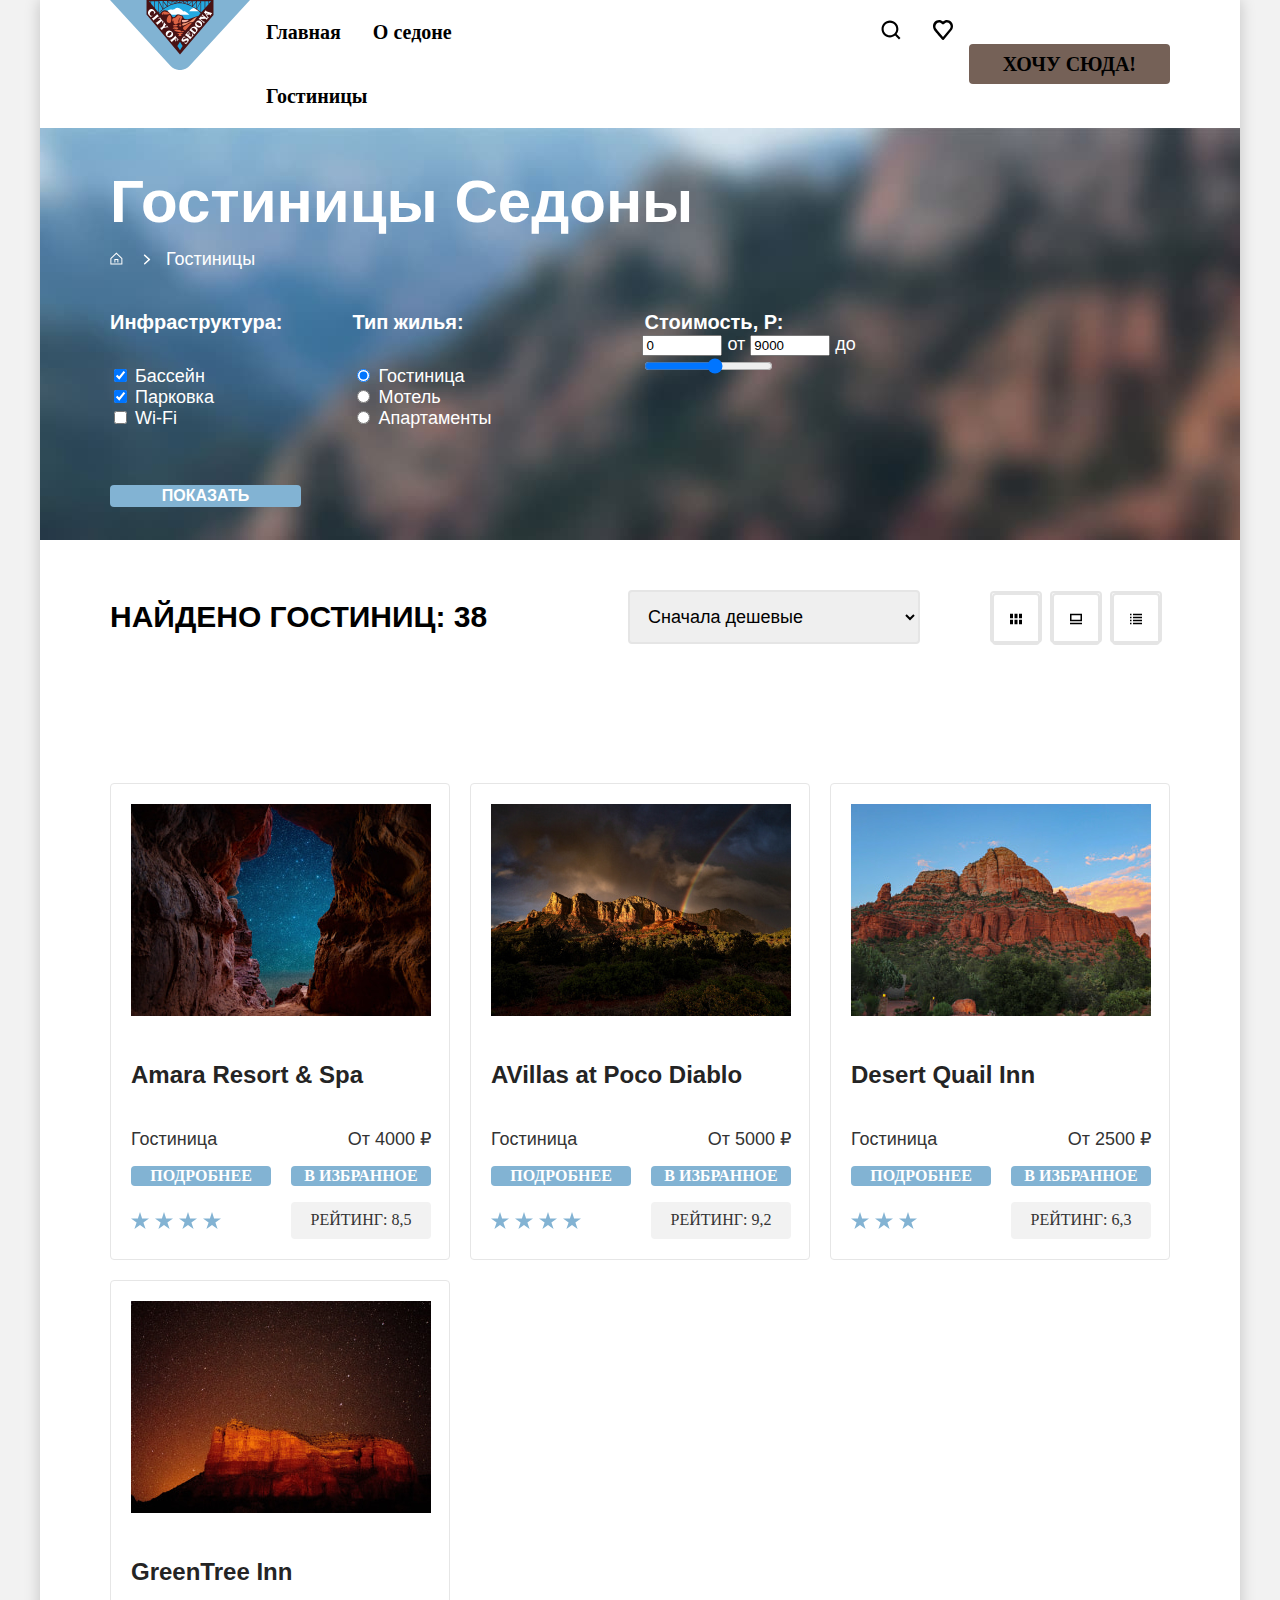
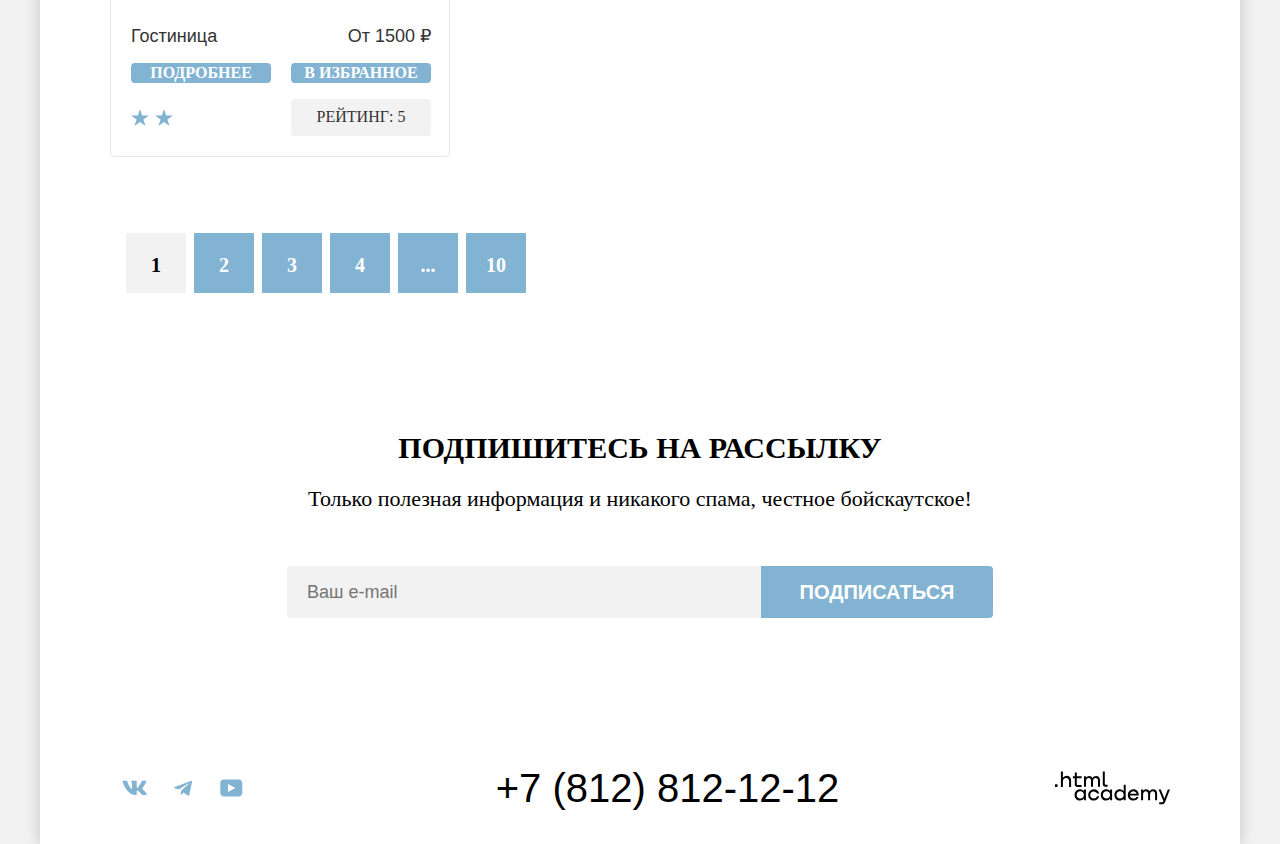
==== catalog.html @ c4d31f61 "закончил подготовку перед дикаративными элементами" ====
<!DOCTYPE html>
<html lang="ru">

  <head>
    <meta charset="utf-8">
    <link rel="stylesheet" href="styles/styles.css">
    <title>Каталог</title>
  </head>

  <body>
    <div class="container">
      <header class="page-header">
        <nav class="navigation">
          <a class="navigation-logo" href="index.html">
            <img class="page-header-logo" src="images/logo.svg" width="140" height="70,05" alt="Логотип Седона».">
          </a>
          <ul class="navigation-list">
            <li class="navigation-item">
              <a class="navigation-link" href="index.html">Главная</a>
            </li>
            <li class="navigation-item">
              <a class="navigation-link" href="#">О седоне</a>
            </li>
            <li class="navigation-item">
              <a class="navigation-link" href="catalog.html">Гостиницы</a>
            </li>
          </ul>
          <ul class="navigation-user">
            <li class="navigation-item ">
              <a class="navigation-link" href="#">
                <img class="navigation-item" src="images/icons/search-icon.svg" width="20px" height="20px" alt="Поиск">
                <span class="visually-hidden">
                  Поиск
                </span>
              </a>
            </li>
            <li class="navigation-item">
              <a class="navigation-link" href="#">
                <img class="navigation-item" src="images/icons/favorites.svg" width="20px" height="20px"
                  alt="Избранное">
                <span class="visually-hidden">
                  Избранное
                </span>
              </a>
            </li>
            </li>
            <li class="navigation-item navigation-user-button">
              <a class="navigation-link navigation-button button">Хочу сюда!
              </a>
            </li>
          </ul>
        </nav>
      </header>

      <main class="main-inner main-container">
        <div class="inner-container">
          <div class="inner-header-filter-container page-container">
            <div class="inner-header">
              <h1 class="inner-title">Гостиницы Седоны</h1>
              <ul class="breadcrumbs">
                <li class="breadcrumbs-item">
                  <a><img class="breadcrumbs-item" src="images/icons/home-vector.svg" alt="Дом"></a>
                </li>
                <li class="breadcrumbs-item">
                  <img class="breadcrumbs-item" src="images/icons/arrow-white.svg" alt="стрелка перехода">
                  <a class="breadcrumbs-link">Гостиницы</a>
                </li>
              </ul>
            </div>
            <div class="catalog-products">
              <h2 class="visually-hidden">Параметры поиска</h2>
              <form class="catalog-filter" action="https://echo.htmlacademy.ru/" method="get">
                <fieldset class="catalog-filter-group comfort">
                  <legend class="catalog-filter-title">Инфраструктура:</legend>
                  <ul class="catalog-filter-list ">
                    <li class="catalog-filter-item">
                      <label class="control">
                        <input class="control-input" type="checkbox" name="waterpool" checked>
                        Бассейн
                      </label>
                    </li>
                    <li class="catalog-filter-item">
                      <label class="control">
                        <input class="control-input" type="checkbox" name="parking" checked>
                        Парковка
                      </label>
                    </li>
                    <li class="catalog-filter-item">
                      <label class="control">
                        <input class="control-input" type="checkbox" name="Wi-Fi">
                        Wi-Fi
                      </label>
                    </li>
                  </ul>
                </fieldset>
                <fieldset class="catalog-filter-group type-house ">
                  <legend class="catalog-filter-title">Тип жилья:</legend>
                  <ul class="catalog-filter-list">
                    <li class="catalog-filter-item">
                      <label class="control">
                        <input class="control-input" type="radio" name="Housing type" checked>
                        Гостиница
                      </label>
                    </li>
                    <li class="catalog-filter-item">
                      <label class="control">
                        <input class="control-input" type="radio" name="Housing type">
                        Мотель
                      </label>
                    </li>
                    <li class="catalog-filter-item">
                      <label class="control">
                        <input class="control-input" type="radio" name="Housing type">
                        Апартаменты
                      </label>
                    </li>
                  </ul>
                </fieldset>
                <fieldset class="price">
                  <legend class="price-header">Стоимость, <span>Р</span>:</legend>
                  <label>
                    <input type="number" name="price_from" min="0" max="10000" value="0">
                    <span>от</span>
                  </label>
                  <label>
                    <input type="number" name="price_to" min="0" max="10000" value="9000">
                    <span>до</span>
                  </label>
                  <input type="range" min="1" max="10">
                </fieldset>
                <div class="filter-button">
                  <button class="button catalog-filter-button select" type="submit">Показать</button>
                  <button class="button catalog-filter-button reset" type="reset">Сбросить</button>
                </div>
              </form>
            </div>
          </div>
        </div>
        <div class="view-filter catalog-hotels">
          <p class="catalog-hotels-text">Найдено гостиниц: 38</p>
          <select class="select-control" aria-label="Сортировка">
            <option value="popular">Сначала популярные</option>
            <option value="cheap" selected>Сначала дешевые</option>
            <option value="expensive">Сначала дорогие</option>
          </select>
          <ul class="view-button-filter-list">
            <li class="view-button-filter-item">
              <a href="#" class="view-button view-button-current">
                <svg xmlns="http://www.w3.org/2000/svg" width="16" height="14" fill="none" viewBox="0 0 16 14">
                  <path fill="#000"
                    d="M4 0H0v6h4V0ZM16 0h-4v6h4V0ZM10 0H6v6h4V0ZM4 8H0v6h4V8ZM16 8h-4v6h4V8ZM10 8H6v6h4V8Z" />
                </svg>
                <span class="visually-hidden">Показать карточки</span>
              </a>
            </li>
            <li class="view-button-filter-item">
              <a href="#" class="view-button">
                <svg xmlns="http://www.w3.org/2000/svg" width="16" height="14" fill="none" viewBox="0 0 16 14">
                  <path fill="#000" d="M16 12H0v2h16v-2ZM14 2v6H2V2h12Zm2-2H0v10h16V0Z" />
                </svg>
                <span class="visually-hidden">Показать одну карточку с описанием</span>
              </a>
            </li>
            <li class="view-button-filter-item">
              <a href="#" class="view-button">
                <svg xmlns="http://www.w3.org/2000/svg" width="16" height="14" fill="none" viewBox="0 0 16 14">
                  <path fill="#000"
                    d="M2 0H0v2h2V0ZM16 0H4v2h12V0ZM2 4H0v2h2V4ZM16 4H4v2h12V4ZM2 8H0v2h2V8ZM16 8H4v2h12V8ZM2 12H0v2h2v-2ZM16 12H4v2h12v-2Z" />
                </svg>
                <span class="visually-hidden">Показать список</span>
              </a>
            </li>
          </ul>
        </div>
        <section class="catalog-hotels">
          <h2 class="visually-hidden">Результаты поиска</h2>
          <ul class="product-list">
            <li class="product-card">
              <a class="product-card-link">
                <img class="product-card-image" src="images/content/hotel-amara.jpg" alt="первый отель">
                <h3 class="product-card-title">Amara Resort & Spa</h3>
              </a>
              <b class="product-card-type">Гостиница</b>
              <b class="product-card-price">От 4000 ₽</b>
              <a class="product-card-button button button-brown" href="#">Подробнее</a>
              <a class="hotel-card-button button" href="#">В Избранное</a>
              <p class="rating-area">
                <img class="product-card-rating" src="images/rating-4.svg" alt="Четыре звезды">
              </p>
              <span class="hotel-card-rating">Рейтинг: 8,5</span>
            </li>
            <li class="product-card">
              <a class="product-card-link">
                <img class="product-card-image" src="images/content/hotel-villas.jpg" alt="второй отель">
                <h3 class="product-card-title">AVillas at Poco Diablo</h3>
              </a>
              <b class="product-card-type">Гостиница</b>
              <b class="product-card-price">От 5000 ₽</b>
              <a class="product-card-button button" href="#">Подробнее</a>
              <a class="hotel-card-button button" href="#">В Избранное</a>
              <p class="rating-area">
                <img class="product-card-rating" src="images/rating-4.svg" alt="Четыре звезды">
              </p>
              <span class="hotel-card-rating">Рейтинг: 9,2</span>
            </li>
            <li class="product-card">
              <a class="product-card-link">
                <img class="product-card-image" src="images/content/hotel-desert.jpg" alt="третий отель">
                <h3 class="product-card-title">Desert Quail Inn</h3>
              </a>
              <b class="product-card-type">Гостиница</b>
              <b class="product-card-price">От 2500 ₽</b>
              <a class="product-card-button button" href="#">Подробнее</a>
              <a class="hotel-card-button button" href="#">В Избранное</a>
              <p class="rating-area">
                <img class="product-card-rating" src="images/rating-3.svg" alt="три звезды">
              </p>
              <span class="hotel-card-rating">Рейтинг: 6,3</span>
            </li>
            <li class="product-card">
              <a class="product-card-link">
                <img class="product-card-image" src="images/content/hotel-greentree.jpg" alt="четверты отель">
                <h3 class="product-card-title">GreenTree Inn</h3>
              </a>
              <b class="product-card-type">Гостиница</b>
              <b class="product-card-price">От 1500 ₽</b>
              <a class="product-card-button button" href="#">Подробнее</a>
              <a class="hotel-card-button button" href="#">В Избранное</a>
              <p class="rating-area">
                <img class="product-card-rating" src="images/rating-2.svg" alt="две звезды">
              </p>
              <span class="hotel-card-rating">Рейтинг: 5</span>
            </li>
          </ul>
          <div class="pagination-container">
            <ul class="pagination">
              <li class="pagination-item">
                <a class="pagination-link pagination-current">1</a>
              </li>
              <li class="pagination-item">
                <a class="pagination-link" href="#">2</a>
              </li>
              <li class="pagination-item">
                <a class="pagination-link" href="#">3</a>
              </li>
              <li class="pagination-item">
                <a class="pagination-link" href="#">4</a>
              </li>
              <li class="pagination-item">
                <a class="pagination-link" href="#">...</a>
              </li>
              <li class="pagination-item">
                <a class="pagination-link" href="#">10</a>
              </li>
            </ul>
        </section>
        <section class="email-catalog">
          <h2 class="email-title-catalog">Подпишитесь на рассылку</h2>
          <p class="email-text">Только полезная информация и никакого спама, честное бойскаутское!</p>
          <form class="subscribe-form" action="https://echo.htmlacademy.ru/" method="post">
            <label for="subscribe-email">
              <span class="visually-hidden">E-mail</span>
            </label>
            <input class="field" type="email" name="subscribe-email" id="subscribe-email" placeholder="Ваш e-mail"
              required="">
            <button class="button subscribe-button" type="submit">Подписаться</button>
          </form>
        </section>
      </main>

      <footer class="page-footer" data-test="footer">
        <section class="footer-social">
          <h2 class="visually-hidden">Город Седона в социальных сетях</h2>
          <ul class="footer-social-list">
            <li class="footer-social-item">
              <a class="footer-social-button vkontakte" href="https://vk.com/htmlacademy">
                <svg aria-hidden="true" focusable="false" xmlns="http://www.w3.org/2000/svg" width="25" height="15"
                  fill="none" viewBox="0 0 25 15">
                  <path fill="#83B3D3" fill-rule="evenodd"
                    d="M24.1 1.8c.2-.5 0-1-.8-1h-2.6c-.7 0-1 .4-1.1.8 0 0-1.4 3.2-3.3 5.3-.6.6-.9.8-1.2.8-.2 0-.4-.2-.4-.8V1.8c0-.7-.2-1-.8-1h-4c-.5 0-.8.4-.8.6 0 .7 1 .8 1 2.6v3.8c0 .8 0 1-.4 1-.9 0-3-3.3-4.3-7-.3-.7-.5-1-1.2-1H1.6c-.8 0-1 .4-1 .8 0 .7 1 4 4.2 8.5C7 13.2 10 15 12.8 15c1.7 0 1.9-.4 1.9-1v-2.4c0-.7.2-.8.7-.8.4 0 1 .1 2.6 1.6 1.8 1.8 2 2.6 3 2.6h2.7c.7 0 1.1-.4 1-1.1-.3-.8-1.2-1.8-2.3-3-.6-.8-1.5-1.5-1.8-2-.4-.4-.3-.6 0-1 0 0 3.2-4.5 3.5-6Z"
                    clip-rule="evenodd" />
                </svg>
                <span class="visually-hidden">Vkontakte</span>
              </a>
            </li>
            <li class="footer-social-item">
              <a class="footer-social-button telegram" href="https://t.me/htmlacademy">
                <svg aria-hidden="true" focusable="false" xmlns="http://www.w3.org/2000/svg" width="18" height="16"
                  fill="none" viewBox="0 0 18 16">
                  <path fill="#83B3D3"
                    d="M16.8 1 .8 7c-1 .4-1 1-.2 1.3l4.1 1.3 9.5-6c.5-.3.9-.1.5.2l-7.6 7-.3 4.1c.4 0 .6-.2.8-.4l2-2 4.1 3.1c.8.5 1.3.3 1.5-.7L18 2.2c.3-1-.4-1.6-1.1-1.2Z" />
                </svg>
                <span class="visually-hidden">Telegram</span>
              </a>
            </li>
            <li class="footer-social-item">
              <a class="footer-social-button youtube" href="https://www.youtube.com/user/htmlacademyru">
                <svg aria-hidden="true" focusable="false" xmlns="http://www.w3.org/2000/svg" width="23" height="18"
                  fill="none" viewBox="0 0 23 18">
                  <path fill="#83B3D3"
                    d="M19 .4H3.4C1.6.4.3 2 .3 3.8v10c0 2 1.3 3.6 3.2 3.6h15.7c1.6 0 3.1-1.6 3.1-3.4V3.8C22.1 2 20.8.4 19 .4ZM8 12.9v-8l7.3 4-7.3 4Z" />
                </svg>
                <span class="visually-hidden">Youtube</span>
              </a>
            </li>
          </ul>
        </section>
        <section class="footer-contacts">
          <h2 class="visually-hidden">Телефон</h2>
          <a class="footer-contacts-phone" href="tel:+78128121212">+7 (812) 812-12-12</a>
        </section>
        <a class="footer-creator-image" href="https://htmlacademy.ru/">
          <svg aria-hidden="true" focusable="false" xmlns="http://www.w3.org/2000/svg" width="115" height="34"
            fill="none" viewBox="0 0 115 34">
            <path fill="#000"
              d="M0 13.3v2.6h2.5v-2.6H0ZM11.6 4.9c-1.6 0-2.8.7-3.6 1.7h-.1V.4h-2v15.5h2v-5.3C7.9 8.5 9.2 7 11.2 7c1.8 0 2.9 1.4 2.9 3.2v5.7h2V9.8c.1-3-1.8-5-4.5-5ZM26.6 5.2h-4.8V1.5h-2v3.8h-1.9v2h1.9v6c0 1.7 1 2.7 2.7 2.7h4.1v-2h-3.7c-.7 0-1.1-.4-1.1-1.1V7.2h4.8v-2ZM41.1 5c-1.6 0-2.9.8-3.5 2h-.1a3.7 3.7 0 0 0-3.4-2c-1.4 0-2.5.8-3.1 1.8h-.1V5.2H29v10.6h2v-5.4c0-2 1-3.5 2.6-3.5 1.5 0 2.4 1 2.4 2.6v6.3h2v-5.6c0-2.4 1.4-3.3 2.6-3.3 1.5 0 2.4 1 2.4 2.6v6.3h2V9.3c.1-2.5-1.4-4.3-3.9-4.3ZM47.8 13c0 1.8 1 2.8 2.8 2.8h2v-2h-1.7c-.7 0-1.1-.4-1.1-1.1V.4h-2V13ZM28.9 20a4.9 4.9 0 0 0-3.9-1.7c-3.1 0-5.4 2.3-5.4 5.6s2.3 5.6 5.4 5.6c1.8 0 3-.8 3.8-2h.1v1.7h2V18.6h-2V20Zm-3.6 7.5a3.5 3.5 0 0 1-3.6-3.6c0-2 1.4-3.6 3.6-3.6s3.6 1.6 3.6 3.6c0 1.9-1.4 3.6-3.6 3.6ZM44.2 22.4c-.5-2.4-2.6-4.1-5.4-4.1a5.4 5.4 0 0 0-5.6 5.6c0 3 2.2 5.6 5.6 5.6 2.8 0 4.9-1.8 5.4-4.2h-2.1a3.4 3.4 0 0 1-3.3 2.3 3.5 3.5 0 0 1-3.6-3.6c0-2 1.4-3.6 3.6-3.6 1.6 0 2.8 1 3.3 2.2h2.1v-.2ZM55.1 20a4.9 4.9 0 0 0-3.9-1.7c-3.1 0-5.4 2.3-5.4 5.6s2.3 5.6 5.4 5.6c1.8 0 3-.8 3.8-2h.1v1.7h2V18.6h-2V20Zm-3.6 7.5a3.5 3.5 0 0 1-3.6-3.6c0-2 1.4-3.6 3.6-3.6s3.6 1.6 3.6 3.6c0 1.9-1.5 3.6-3.6 3.6ZM68.7 20.2a5 5 0 0 0-3.9-2c-3.1 0-5.4 2.4-5.4 5.7 0 3.3 2.2 5.6 5.4 5.6 1.7 0 3-.8 3.8-1.8h.1v1.5h2V13.8h-2v6.4Zm-3.6 7.3a3.5 3.5 0 0 1-3.6-3.6c0-2 1.4-3.6 3.6-3.6s3.6 1.6 3.6 3.6c-.1 2-1.5 3.6-3.6 3.6ZM78.3 18.3a5.4 5.4 0 0 0-5.5 5.6c0 3 2.1 5.6 5.5 5.6 2.5 0 4.5-1.3 5.2-3.6h-2.1c-.5 1-1.6 1.6-3 1.6-1.9 0-3.3-1.3-3.4-3h8.8c.2-3.5-2-6.2-5.5-6.2Zm0 1.9c1.7 0 3 1 3.3 2.6h-6.5a3.2 3.2 0 0 1 3.2-2.6ZM98.2 18.3a4 4 0 0 0-3.6 2h-.1c-.6-1.2-1.8-2-3.4-2-1.4 0-2.5.7-3.1 1.8v-1.5h-1.9v10.6h2v-5.4c0-2 1-3.4 2.6-3.5 1.5 0 2.4 1 2.4 2.6v6.3h2v-5.6c0-2.4 1.4-3.3 2.6-3.3 1.5 0 2.4 1 2.4 2.6v6.3h2v-6.5c.1-2.6-1.4-4.4-3.9-4.4ZM109.4 27.4l-3.6-9h-2.2l4.8 11.7c-.3.9-.7 1.2-1.7 1.2h-2.5v2h2.5c1.8 0 2.8-.8 3.5-2.6l4.7-12.2h-2.1l-3.4 8.9Z" />
          </svg>
          <span class="visually-hidden">Логотип HTML-Academy</span>
        </a>
      </footer>
    </div>
  </body>
---- styles/styles.css ----
@font-face{
  font-family: "PT Sans";
  font-style: normal;
  font-weight: 400;
  src: url("../fonts/ptsans-400.woff2") format("woff2");
  font-display: swap;
}

@font-face{
  font-family: "PT Sans";
  font-style: normal;
  font-weight: 700;
  src: url("../fonts/ptsans-700.woff2") format("woff2");
  font-display: swap;
}


html {
  height: 100%;
}

.visually-hidden {
  position: absolute;
  width: 1px;
  height: 1px;
  margin: -1px;
  padding: 0;
  border: 0;
  clip: rect(0 0 0 0);
  overflow: hidden;
}

/*header*/

body {
  height: 100%;
  margin: 0;
  font-family: "PT Sans", sans-serif;
  font-style: normal;
  font-size: 18px;
  line-height: 21px;
  color: #333333;
  background-color: #F2F2F2;
}

.container {
  display: flex;
  flex-direction: column;
  background-color: #FFFFFF;
  margin: 0 auto;
  width: 1200px;
  min-height: 100%;
  box-shadow:0 0 15px rgba(0, 0, 0, 0.2);

}


.button {
font-family: "PT Sans", sans-serif;
font-size: 16px;
line-height: 20px;
font-weight: 700;
color: #FFFFFF;
background-color: #82B3D3;
text-transform: uppercase;
border-width: 0;
border-radius: 4px;
}

.page-header {
  background-color: #ffffff;
  color: #000000;
}

.navigation {
  display: flex;
  margin: 0 auto;
  padding: 0 70px;
}

.navigation-list {
  width: 339px;
  margin: 0;
  padding: 0;
  list-style-type: none;
  display: flex;
  flex-wrap: wrap;
}

.navigation-user {
  margin: 0;
  padding: 0;
  list-style: none;
  margin-left: auto;
  display: flex;
}

.navigation-link {
  font-family: "PT Sans";
  font-size: 20px;
  line-height: 24px;
  font-weight: 700;
  color: #000000;
  text-decoration: none;
  padding: 20px 16px;
  display: block;
}

.navigation-user .navigation-link {
  max-width: 350px;
  margin-left: auto;
}

.navigation-button {
  background-color: #756157;
  text-decoration: none;
  padding: 8px 34px;
}

.navigation-user-button {
  display: inline-block;
  margin: auto 0;
}

.main-container {
  flex-grow: 1;
}

.page-container {
  width: 1200px;
  margin: 0 auto;
}
.page-header-logo {
  display: block;
}

/*body*/
.main-index{
  width:1200px;
  margin:0 auto;
}


.hero {
  background-image: url("../images/index-background.jpg");
  color:#FFFFFF;
  background-color:#3e75a0;
  background-size: 100% auto;
  background-repeat: no-repeat;
  padding-top:51px;
  padding-bottom:82px;
  margin-bottom:69px;
  position: relative;
}

.hero-container {
  width: 458px;
  height: 352px;
  margin: 0 auto;
}

.hero::after{
  content:"";
  background-image:url("../images/icons/vector.svg");
  background-repeat: no-repeat;
  position:absolute;
  width:1200px;
  height:57px;
  bottom:0;
}
.center{
  text-align: center;
}

/*Приемущества*/
.advantages {
  text-align: center;
  background-color: #ffffff;
}

.advantages-subtitle {
  font-size: normal;
  line-height: 36px;
  font-weight: 700;
  color: #000000;
  text-align: center;
  text-transform: uppercase;
  margin: 0;
  padding-left: 290px;
  padding-right: 290px;
  padding-top: 64px;
}
.advantages-text {
  font-size: 22px;
  line-height: 26px;
  margin: 0;
  padding-left: 275px;
  padding-right: 275px;
}
.advantages-subtitle-about {
  margin-bottom: 25px;
}

.advantages-text-about {
  margin-bottom: 90px;
}

.advantages-title {
  font-family: "PT Sans";
  font-style: normal;
  font-size: 24px;
  line-height: 28px;
  text-align: center;
  text-transform: uppercase;
}

.advantage-description {
  font-family: "PT Sans";
  font-style: normal;
  text-align: center;
}

.advantages-list {
  margin: 0;
  padding: 0;
  list-style-type: none;
  display: flex;
  flex-wrap: wrap;
}
.advantages-item-container {
  width: 230px;
  min-height: 200px;
  padding: 90px 85px;
}

.advantages-item-color {
  background: rgba(131, 179, 211, 0.12);
}

.advantages-item-color-center {
  background: rgba(131, 179, 211, 0.2);
}

.advantages-item-wide {
  display: flex;
  background-color: #82b3d3;
}
.advantages-item-wide-reverse {
  flex-direction: row-reverse;
}

/*Приезжай, услуги*/

.services-center {
  background-color: #ffffff;
}
.services-title {
  margin: 0;
  padding: 0;
  font-family: "PT Sans";
  font-style: normal;
  font-weight: 700;
  font-size: 30px;
  line-height: 36px;
  text-align: center;
  text-transform: uppercase;
  display: flex;
  padding-left: 347.5px;
  padding-right: 347.5px;
  padding-bottom: 20px;
  padding-top: 64px;
}

.services-description {
  margin: 0;
  padding: 0;
  font-family: "PT Sans";
  font-style: normal;
  font-weight: 400;
  font-size: 22px;
  line-height: 26px;
  text-align: center;
  padding-top: 20px;
  padding-bottom: 64px;
}

.services-list {
  margin: 0;
  padding: 0;
  display: flex;
  flex-wrap:wrap;

  list-style-type:none;
}

.services-item {
  width:400px;
  padding:183px 85px 81px 85px;
  box-sizing: border-box;
  position: relative;

}
.services-icon-house {
  background: rgba(131, 179, 211, 0.12);
}

.services-name {
  font-weight: 700;
  font-size: 24px;
  line-height: 28px;
  margin-bottom:30px;
}
.services-text {
  font-weight: 400;
  font-size: 18px;
  line-height: 21px;
}
.services-house::before{
  content:url("../images/icons/services-house.svg");
  background-repeat: no-repeat;
  position: absolute;
  top:81px;
  right: 50%;
  margin-right: -36px;
}
.services-food::before{
  content:url("../images/icons/services-food.svg");
  background-repeat: no-repeat;
  position: absolute;
  top:81px;
  right: 50%;
  margin-right: -35px;
}

.services-souvenir::before{
  content:url("../images/icons/services-souvenir.svg");
  background-repeat: no-repeat;
  position: absolute;
  top:79px;
  right: 50%;
  margin-right: -38px;
}

/*заинтересовались*/

.search-hotel {
  margin: 0;
  padding: 0;
  padding-top: 96px;
  padding-bottom: 96px;
  background-color: #ffffff;
  text-align: center;
}
.search-hotel-title {
  margin-bottom:54px;
  font-family: "PT Sans";
  font-style: normal;
  font-weight: 700;
  font-size: 30px;
  line-height: 36px;
  text-transform: uppercase;

}

.search-hotel-text {
  font-family: "PT Sans";
  font-style: normal;
  font-weight: 400;
  font-size: 22px;
  line-height: 26px;
  padding-left: 304px;
  padding-right: 304px;
}

.buttom-search-hotel {
  font-size: 20px;
  line-height: 36px;
  font-weight: 700;
  color: #ffffff;
  background-color: #756157;
  text-decoration: none;
  padding: 8px 50px;
  text-transform: uppercase;
  font-family: "PT Sans";
  font-style: normal;
}

/*Рассылка*/

.email {
  background-image: url("../images/subscribe-image.jpg");
  color: #ffffff;
  background-color: #3e75a0;
  background-repeat: no-repeat;
  background-size: 100% auto;
  padding-top: 96px;
  padding-bottom: 104px;
}

.email-title {
  color: #ffffff;
  margin-bottom: 20px;
  font-family: "PT Sans";
  font-style: normal;
  font-weight: 700;
  font-size: 30px;
  line-height: 36px;
  text-transform: uppercase;
  text-align: center;
}

.email-text {
  font-size: 22px;
  line-height: 26px;
  margin: 0;
  margin-bottom: 54px;
  font-family: "PT Sans";
  font-style: normal;
  font-weight: 400;
  text-align: center;
}

.subscribe-form {
  display: flex;
  justify-content: center;
}
.field {
  font-family: "PT Sans", sans-serif;
  font-style: normal;
  font-size: 18px;
  line-height: 24px;
  border: none;
  border-radius: 4px 0 0 4px;
  width: 452px;
  padding-top: 14px;
  padding-bottom: 14px;
  padding-left: 20px;
  background-color: #F2F2F2;
}

.field-inner {
  background-color: #f2f2f2;
}

.subscribe-button {
  font-size: 20px;
  line-height: 36px;
  font-weight: 700;
  border-radius: 0 4px 4px 0;
  width: 232px;
}
/* footer*/

.page-footer {
  display: flex;
  flex-wrap: wrap;
  width: 1060px;
  margin: 0 auto;
  justify-content: space-between;
  padding-top: 45px;
  padding-bottom: 35px;
  align-items: center;
}

.footer-contacts-phone {
  font-size: 40px;
  line-height: 40px;
  font-style: normal;
  color: #000000;
  text-decoration: none;
  text-align: center;
}

.footer-social {
  width: 170px;
}

.footer-social-list {
  display: flex;
  flex-wrap: wrap;
  list-style-type: none;
  margin: 0;
  padding: 0;
}

.footer-social-item {
  min-width: 48px;
  min-height: 40px;
}

.footer-social-button {
  display: flex;
}

.vkontakte {
  padding: 13px 12px;
}

.telegram {
  padding: 13px 15px;
}

.youtube {
  padding: 12px 13px;
}

.footer-contacts {
  max-width: 350px;
}

.footer-creator-image {
  width: 115px;
  display: flex;
}

.academy-logo {
  display: block;
}

/*catalog*/

.inner-container {
  color:#FFFFFF;
  background-color: #3e75a0;
  background-image: url("../images/hotels-filter-background.jpg");
  background-size: 100% auto;
  background-repeat: no-repeat;
  padding:70px;
  padding-top:35px;
  margin-bottom:50px;
}

.inner-header-filter-container {
  width: 1060px;
  margin: 0 auto;
}

.inner-title {
  font-size: 60px;
  line-height: 78px;
  font-weight: 700;
  margin: 0;
  margin-bottom: 8px;
}

/*хлебные крошки*/

.breadcrumbs {
  margin-left: 70px;
  list-style-type:none;
  display:flex;
  flex-wrap:wrap;
  margin:0;
  padding:0;
  margin-bottom:40px;
  align-items: center;
  position: relative;
}

.breadcrumbs-item {
  margin-right: 10px;
}

.button .select-control-hotel {
  width: 48px;
  height: 48px;
}

/*параметры поиска*/

.catalog-products{
  width: 1060px;
  height: 160px;
}

.catalog-filter {
  display: flex;
  flex-wrap: wrap;
}

.catalog-filter-list {
  list-style-type: none;
  padding: 0;
  margin: 0;
}

.catalog-filter-title{
  font-size: 20px;
  line-height: 24px;
  font-weight: 700;
  padding: 0;
  margin-bottom: 32px;
}

.catalog-filter-group{
  width: 150px;
  padding: 0;
  margin: 0;
  border: 0;

}

.comfort{
  margin-right: 70px;
}
.type-house{
  margin-right: 140px;
}

.price{
  width:288px;
  border:0;
  margin:0;
  padding:0;
  margin-right:70px;
  flex-shrink: 0;
}

.price-header{
  font-weight: 700;
  font-size: 20px;
  line-height: 24px
}

.filter-button{
  width:191px;
  padding-top:56px;
}
.catalog-filter-button{
  text-align:center;
  width:191px;
  font-size:16px;
  line-height: 20px;
}

.select{
  margin-bottom:32px;
}

.reset{
  background-color: transparent;
}

.reset:hover{
  color: rgba(229, 229, 229, 0.5);
}

.reset:focus{
  color:#FFFFFF;
  outline: 3px solid #83B3D3;
  border-radius: 4px;
}

.reset:active{
  color:rgba(255, 255, 255, 0.3);
  outline:none;
}

.reset:disabled{
  color:rgba(255, 255, 255, 0.1);
  outline:none;
}

/*сортировка*/

.catalog-hotels-text{
  font-size: 30px;
  line-height: 36px;
  font-weight: 700;
  color:#000000;
  margin:0;
  text-transform: uppercase;
}

.view-filter{
  width:1060px;
  margin:0 auto;
  display:flex;
  flex-wrap: wrap;
  margin-bottom:40px;
  align-items: center;
  justify-content: space-between;
}

.select-control{
  font-size: 18px;
  width:292px;
  border:2px solid #E5E5E5;
  border-radius: 4px;
  margin-left: auto;
  margin-right:70px;
  padding:14px;
  padding-right:20px;
  box-sizing: border-box;
}

.view-button-filter-list{
  min-width:160px;
  display:flex;
  flex-wrap: wrap;
  margin: 0;
  padding:0;
  list-style-type: none;
}

.view-button-filter-item{
  width:48px;
  height: 48px;
  margin-right:8px;
  border:2px solid #E5E5E5;
  border-radius: 4px;
  cursor: pointer;
}

.view-button{
  padding:17px 16px;
  display:flex;
  border:2px solid #E5E5E5;
  border-radius: 4px;
  cursor: pointer;
}

.view-button-filter-list {
  margin-right: 0;
}

/*карточки*/

.catalog-hotels{
  width: 1060px;
  margin: 0 auto;
}

.product-list{
  padding: 0;
  margin-top: 139px;
  margin-bottom: 60px;
  display: grid;
  grid-template-columns: repeat(3, 340px);
  gap: 20px;

}

.product-card{
  box-sizing: border-box;
  border: 1px solid #E6E6E6;
  border-radius: 4px;
  padding: 20px;
  display: grid;
  grid-template-columns: 140px 140px;
  grid-template-rows: auto repeat(3, min-content);
  grid-column-gap: 20px;
  grid-row-gap: 16px;
  }

.product-card-link {
  grid-column: 1/-1;
}

.product-card-image{
  object-fit: contain;
  margin-bottom:16px;

}
.product-card-title {
  font-family: "PT Sans" sans-serif;
  font-weight: 700;
  color: #242424;
  font-size: 24px;
  line-height: 28px;
}

.product-card-price {
  font-family: "PT Sans" sans-serif;
  font-weight: 400;
  font-size: 18px;
  line-height: 21px;
  color: #333333;
  justify-self: end;
}

.product-card-button{
  font-family: 'PT Sans';
  font-style: normal;
  font-weight: 700;
  font-size: 16px;
  line-height: 20px;
  align-items: center;
  text-align: center;
  text-transform: uppercase;
  text-decoration: none;
  }

.hotel-card-button{
  font-family: 'PT Sans';
  font-style: normal;
  font-weight: 700;
  font-size: 16px;
  line-height: 20px;
  align-items: center;
  text-align: center;
  text-transform: uppercase;
  text-decoration: none;
  }

.product-card-type {
  font-family: "PT Sans" sans-serif;
  font-weight: 400;
  font-size: 18px;
  line-height: 21px;
  color: #333333;
}

.hotel-card-rating{
  background: #F2F2F2;
  border-radius: 4px;
  font-family: 'PT Sans';
  font-style: normal;
  font-weight: 400;
  font-size: 16px;
  line-height: 20px;
  text-align: center;
  align-items: center;
  text-transform: uppercase;
  color: #333333;
  padding: 8px;
}

.rating-area{
  margin: 0;
  height: 37px;
}

/*pagination*/
.pagination-container {
  display: flex;
  padding: 16px;
  background-color: #ffffff;
}

.pagination {
  display: flex;
  margin: 0;
  padding: 0;
  list-style-type: none;

text-align: center;
text-transform: uppercase;

}

.pagination-item:not(:last-child) {
  margin-right: 8px;
}

.pagination-link {
  display: block;
  box-sizing: border-box;
  width: 60px;
  height: 60px;
  padding: 14px 20px;
  line-height: 36px;
  font-weight: 700;
  color: #ffffff;
  background-color: #82B3D3;
  text-decoration: none;
  font-family: 'PT Sans';
  font-style: normal;
  font-size: 20px;
  align-items: center;
  text-align: center;
  text-transform: uppercase;
}
.pagination-current{
  background-color: #F2F2F2;
  font-family: 'PT Sans';
  font-style: normal;
  font-weight: 700;
  font-size: 20px;
  line-height: 36px;
  align-items: center;
  text-align: center;
  text-transform: uppercase;
  color: #000000;
}

.email-catalog {
  color: #000000;
  background-color: #FFFFFF;
  background-repeat: no-repeat;
  background-size: 100% auto;
  padding-top: 96px;
  padding-bottom: 104px;
}
.email-title-catalog {
  color: #000000;
  margin-bottom: 20px;
  font-family: "PT Sans";
  font-style: normal;
  font-weight: 700;
  font-size: 30px;
  line-height: 36px;
  text-transform: uppercase;
  text-align: center;
}
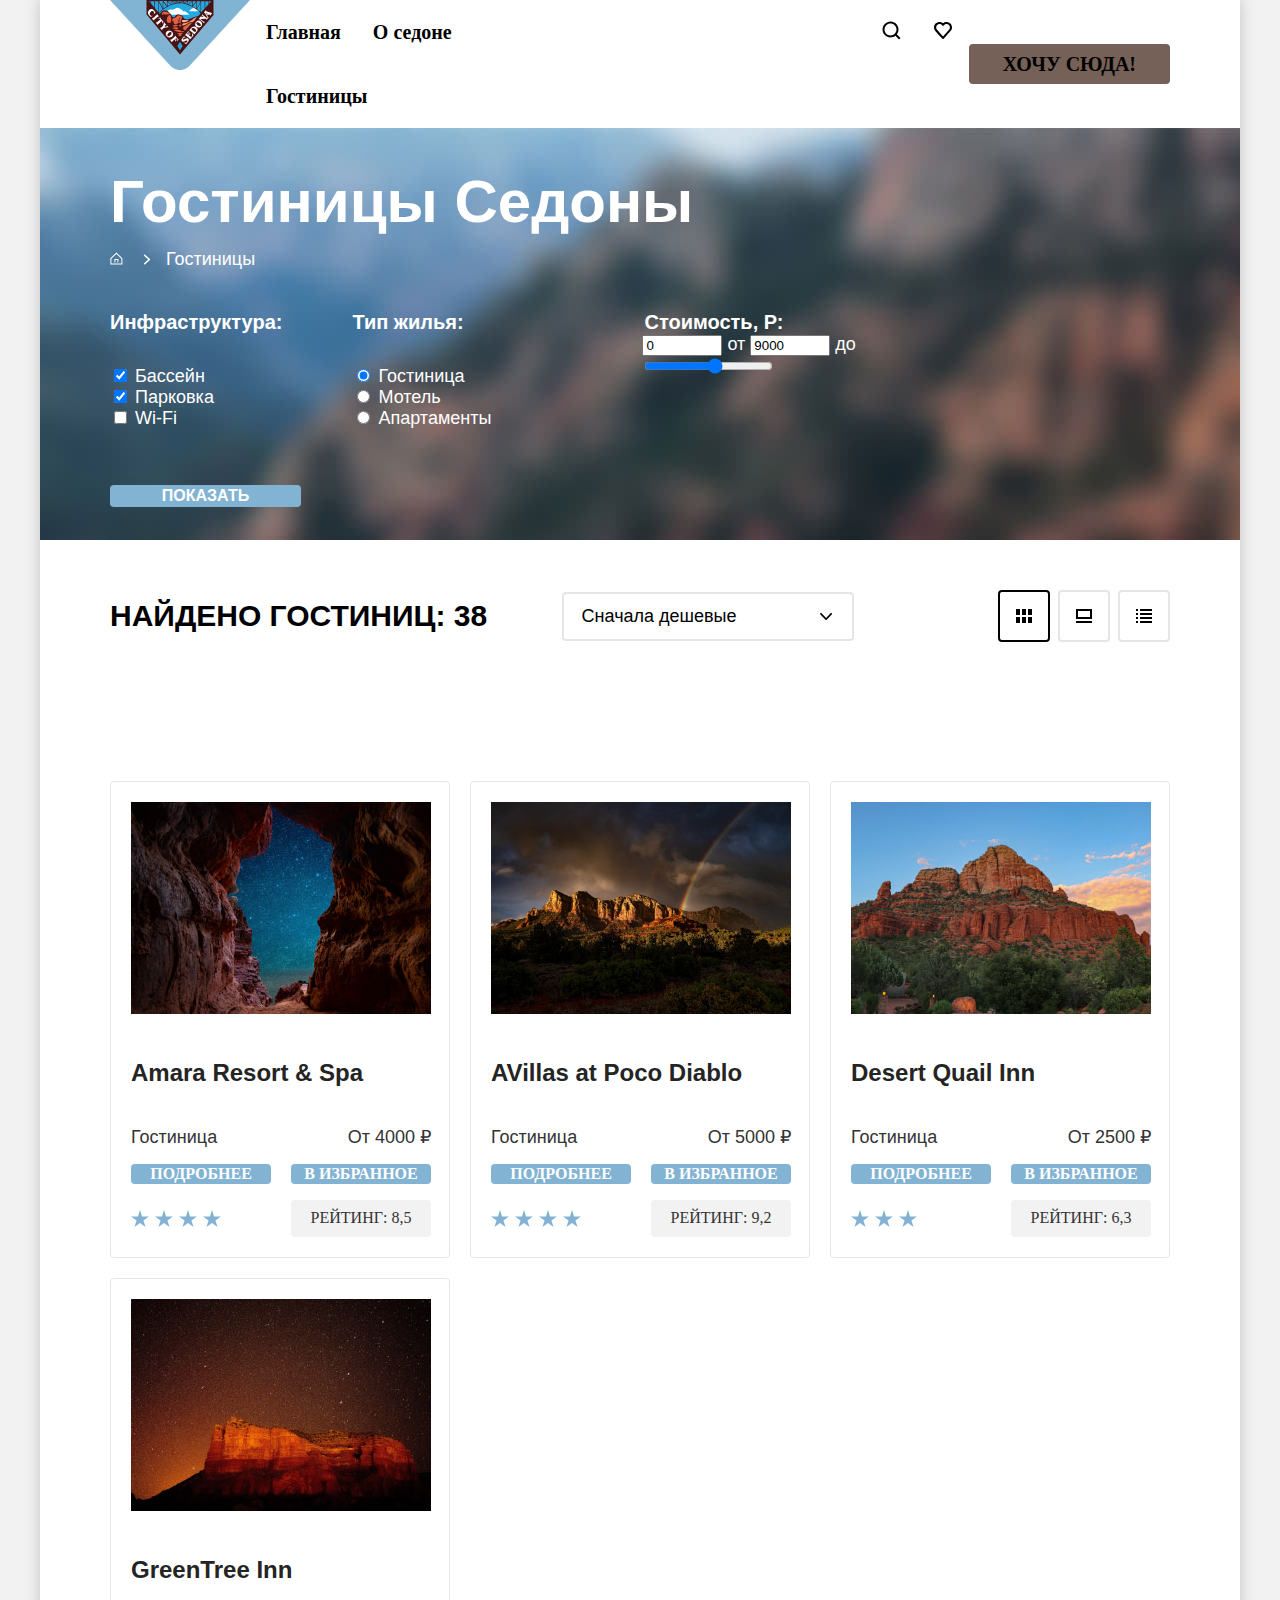
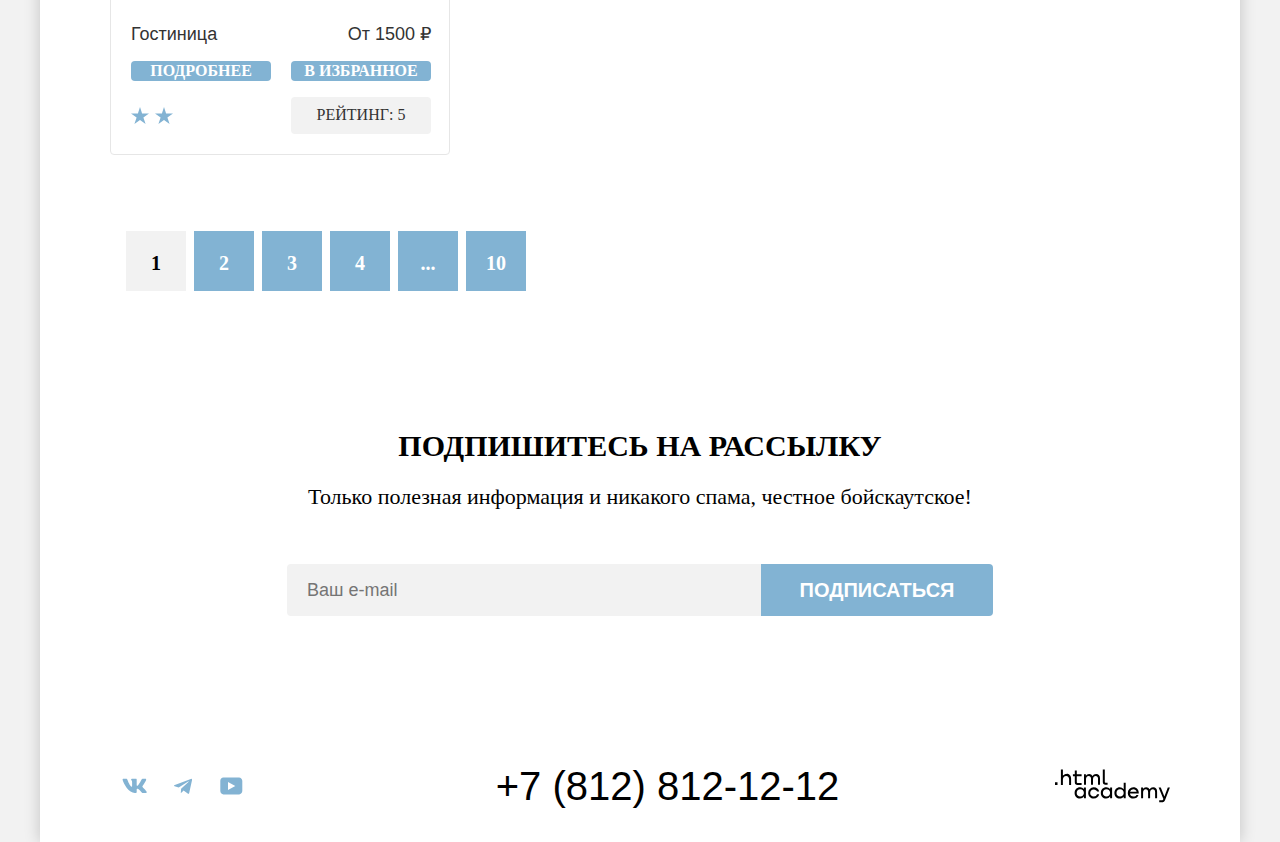
==== commit 725973ff: "Начал декорацию" ====
--- a/catalog.html
+++ b/catalog.html
@@ -28,16 +28,20 @@
           <ul class="navigation-user">
             <li class="navigation-item ">
               <a class="navigation-link" href="#">
-                <img class="navigation-item" src="images/icons/search-icon.svg" width="20px" height="20px" alt="Поиск">
-                <span class="visually-hidden">
+                <svg class="navigation-icon" aria-hidden="true" focusable="false" width="20" height="20" viewBox="0 0 20 20" fill="none" xmlns="http://www.w3.org/2000/svg">
+                  <path d="M19.5 18.0083L15.8 14.3287C16.8 13.0359 17.5 11.3453 17.5 9.4558C17.5 5.08011 13.9 1.5 9.5 1.5C5.1 1.5 1.5 5.17956 1.5 9.55525C1.5 13.9309 5.1 17.511 9.5 17.511C11.3 17.511 13 16.9144 14.4 15.8204L18.1 19.5L19.5 18.0083ZM9.5 15.5221C6.2 15.5221 3.5 12.837 3.5 9.55525C3.5 6.27348 6.2 3.5884 9.5 3.5884C12.8 3.5884 15.5 6.27348 15.5 9.55525C15.5 12.837 12.8 15.5221 9.5 15.5221Z" fill="black"/>
+                  </svg>
+                                  <span class="visually-hidden">
                   Поиск
                 </span>
               </a>
             </li>
             <li class="navigation-item">
               <a class="navigation-link" href="#">
-                <img class="navigation-item" src="images/icons/favorites.svg" width="20px" height="20px"
-                  alt="Избранное">
+                <svg class="navigation-icon" aria-hidden="true" focusable="false" width="20" height="20" viewBox="0 0 20 20" fill="none" xmlns="http://www.w3.org/2000/svg">
+                  <path d="M9.9 19C9.6 19 9.3 18.9 9.1 18.6C3.7 12.5 2.4 11.1 2.1 10.7C1.4 9.8 1 8.6 1 7.4C1 4.4 3.4 2 6.5 2C7.8 2 9 2.5 10 3.3C11 2.5 12.3 2 13.5 2C16.5 2 19 4.4 19 7.4C19 8.7 18.5 9.9 17.7 10.8L10.7 18.7C10.5 18.9 10.3 19 9.9 19ZM3.9 9.5C4.2 9.9 7.4 13.5 10 16.4L16.2 9.4C16.7 8.9 16.9 8.2 16.9 7.4C16.9 5.6 15.4 4.1 13.6 4.1C12.6 4.1 11.6 4.6 10.9 5.4C10.6 5.7 10.3 5.8 10 5.8C9.7 5.8 9.4 5.6 9.2 5.4C8.5 4.6 7.5 4.1 6.5 4.1C4.7 4.1 3.2 5.6 3.2 7.4C3.1 8.3 3.5 9 3.9 9.5C3.8 9.5 3.8 9.5 3.9 9.5Z" fill="black"/>
+                  </svg>
+
                 <span class="visually-hidden">
                   Избранное
                 </span>
@@ -145,7 +149,7 @@
           </select>
           <ul class="view-button-filter-list">
             <li class="view-button-filter-item">
-              <a href="#" class="view-button view-button-current">
+              <a class="view-button view-button-current" href="#">
                 <svg xmlns="http://www.w3.org/2000/svg" width="16" height="14" fill="none" viewBox="0 0 16 14">
                   <path fill="#000"
                     d="M4 0H0v6h4V0ZM16 0h-4v6h4V0ZM10 0H6v6h4V0ZM4 8H0v6h4V8ZM16 8h-4v6h4V8ZM10 8H6v6h4V8Z" />
@@ -154,7 +158,7 @@
               </a>
             </li>
             <li class="view-button-filter-item">
-              <a href="#" class="view-button">
+              <a class="view-button" href="#">
                 <svg xmlns="http://www.w3.org/2000/svg" width="16" height="14" fill="none" viewBox="0 0 16 14">
                   <path fill="#000" d="M16 12H0v2h16v-2ZM14 2v6H2V2h12Zm2-2H0v10h16V0Z" />
                 </svg>
@@ -162,10 +166,9 @@
               </a>
             </li>
             <li class="view-button-filter-item">
-              <a href="#" class="view-button">
+              <a class="view-button" href="#">
                 <svg xmlns="http://www.w3.org/2000/svg" width="16" height="14" fill="none" viewBox="0 0 16 14">
-                  <path fill="#000"
-                    d="M2 0H0v2h2V0ZM16 0H4v2h12V0ZM2 4H0v2h2V4ZM16 4H4v2h12V4ZM2 8H0v2h2V8ZM16 8H4v2h12V8ZM2 12H0v2h2v-2ZM16 12H4v2h12v-2Z" />
+                  <path fill="#000" d="M2 0H0v2h2V0ZM16 0H4v2h12V0ZM2 4H0v2h2V4ZM16 4H4v2h12V4ZM2 8H0v2h2V8ZM16 8H4v2h12V8ZM2 12H0v2h2v-2ZM16 12H4v2h12v-2Z" />
                 </svg>
                 <span class="visually-hidden">Показать список</span>
               </a>
--- a/styles/styles.css
+++ b/styles/styles.css
@@ -65,6 +65,7 @@
 text-transform: uppercase;
 border-width: 0;
 border-radius: 4px;
+cursor: pointer;
 }
 
 .page-header {
@@ -132,6 +133,15 @@
 }
 .page-header-logo {
   display: block;
+}
+
+.navigation-link:hover{
+  color:#756157;
+}
+
+.navigation-link:focus {
+  box-shadow: inset 0 0 0 4px #e7e7e7;
+  outline: none;
 }
 
 /*body*/
@@ -663,15 +673,6 @@
 
 /*сортировка*/
 
-.catalog-hotels-text{
-  font-size: 30px;
-  line-height: 36px;
-  font-weight: 700;
-  color:#000000;
-  margin:0;
-  text-transform: uppercase;
-}
-
 .view-filter{
   width:1060px;
   margin:0 auto;
@@ -682,16 +683,53 @@
   justify-content: space-between;
 }
 
+.search-result{
+  max-width:400px;
+}
+
+.right-filter{
+  display:flex;
+  flex-wrap: wrap;
+}
+
+.catalog-hotels-text{
+  font-size: 30px;
+  line-height: 36px;
+  font-weight: 700;
+  color:#000000;
+  margin:0;
+  text-transform: uppercase;
+}
+
 .select-control{
-  font-size: 18px;
   width:292px;
+  margin-right:70px;
+  font:inherit;
+  box-sizing: border-box;
+  background-color: #FFFFFF;
   border:2px solid #E5E5E5;
   border-radius: 4px;
-  margin-left: auto;
-  margin-right:70px;
-  padding:14px;
-  padding-right:20px;
-  box-sizing: border-box;
+  padding:12px 34px 12px 18px;
+  background-image: url("../images/icons/arrow-black.svg");
+  background-repeat: no-repeat;
+  background-position: right 20px center;
+  appearance: none;
+  cursor: pointer;
+}
+
+.select-control:hover,
+.select-control:focus{
+  border-color:#68A2CA;
+  outline: none;
+}
+
+.select-control:active{
+  border-color:#3F5E72;
+}
+
+.select-control:disabled{
+  border-color:rgba(0, 0, 0, 0.3);
+  color:rgba(0, 0, 0, 0.3)
 }
 
 .view-button-filter-list{
@@ -704,12 +742,7 @@
 }
 
 .view-button-filter-item{
-  width:48px;
-  height: 48px;
   margin-right:8px;
-  border:2px solid #E5E5E5;
-  border-radius: 4px;
-  cursor: pointer;
 }
 
 .view-button{
@@ -720,7 +753,25 @@
   cursor: pointer;
 }
 
-.view-button-filter-list {
+
+.view-button-current{
+  border-color:#000000;
+}
+
+.view-button:hover{
+  border-color:#000000;
+}
+
+.view-button:focus{
+  border: 2px solid #68A2CA;
+  outline:none;
+}
+
+.view-button:active{
+  border-color:#000000;
+}
+
+.view-button-filter-list .view-button-filter-item:last-child{
   margin-right: 0;
 }
 
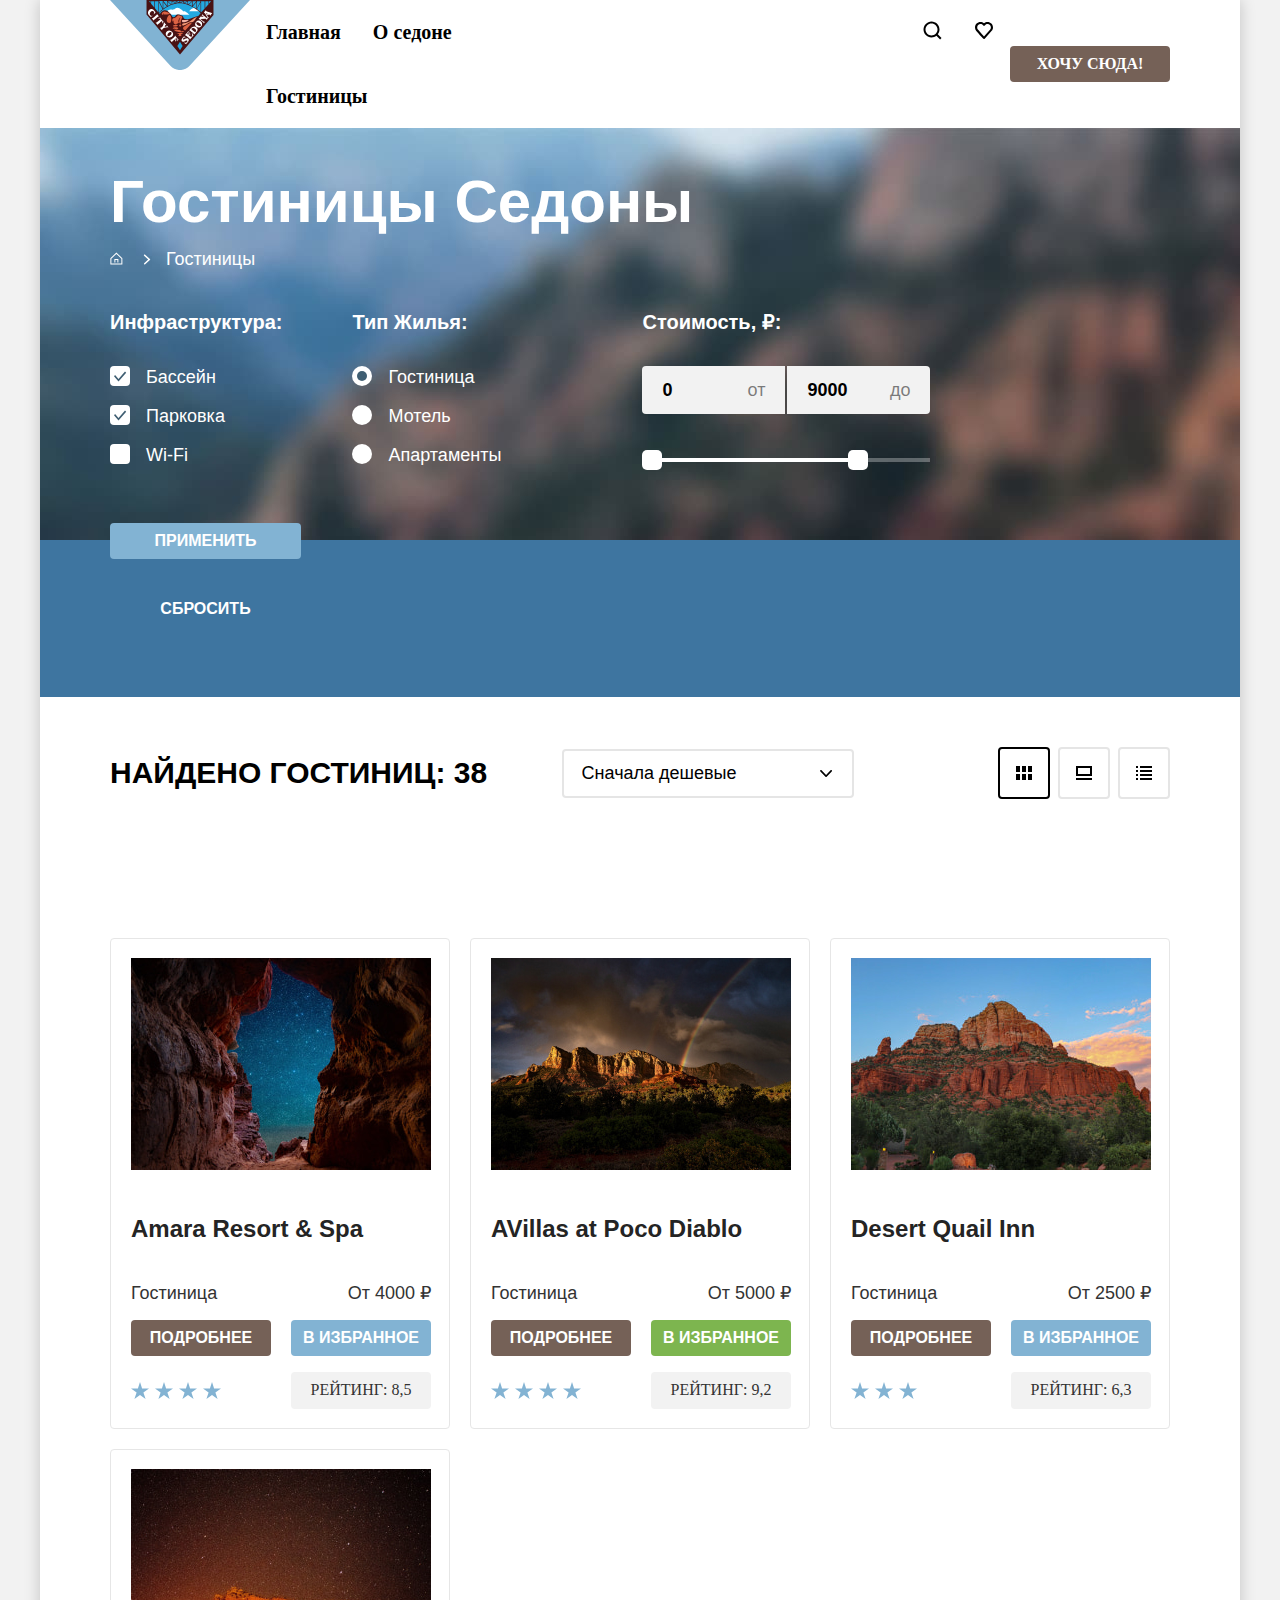
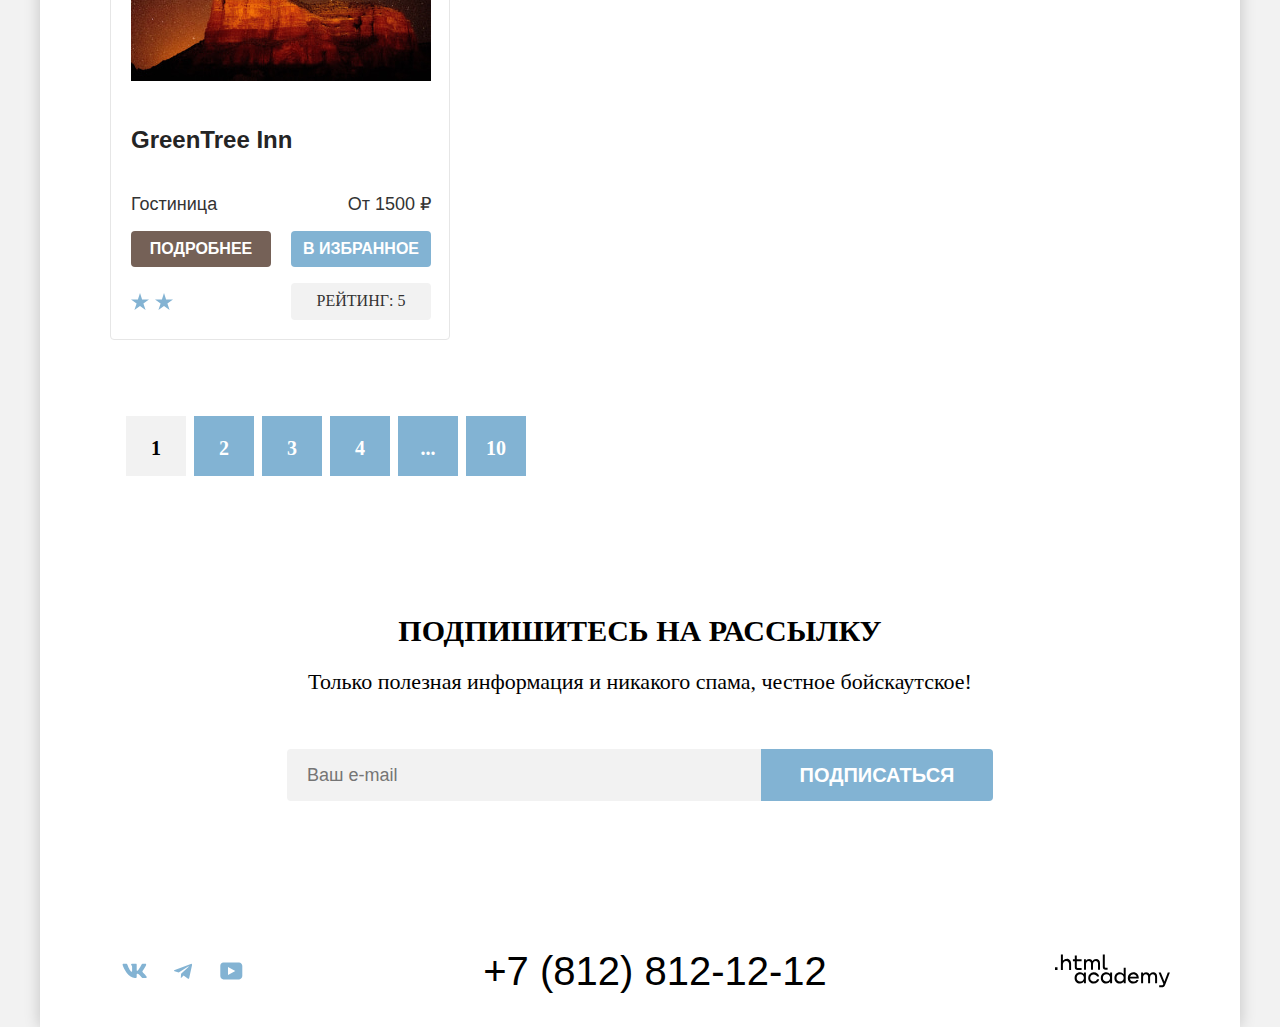
==== commit 97df81fc: "Merge pull request #8 from MrDudko/master" ====
--- a/catalog.html
+++ b/catalog.html
@@ -48,9 +48,9 @@
               </a>
             </li>
             </li>
-            <li class="navigation-item navigation-user-button">
-              <a class="navigation-link navigation-button button">Хочу сюда!
-              </a>
+            <li class="navigation-user-item navigation-user-button">
+              <a class="navigation-link navigation-button button button-brown" href="#">Хочу сюда!</a>
+            </li>
             </li>
           </ul>
         </nav>
@@ -71,73 +71,92 @@
                 </li>
               </ul>
             </div>
-            <div class="catalog-products">
-              <h2 class="visually-hidden">Параметры поиска</h2>
-              <form class="catalog-filter" action="https://echo.htmlacademy.ru/" method="get">
-                <fieldset class="catalog-filter-group comfort">
-                  <legend class="catalog-filter-title">Инфраструктура:</legend>
-                  <ul class="catalog-filter-list ">
-                    <li class="catalog-filter-item">
-                      <label class="control">
-                        <input class="control-input" type="checkbox" name="waterpool" checked>
-                        Бассейн
-                      </label>
-                    </li>
-                    <li class="catalog-filter-item">
-                      <label class="control">
-                        <input class="control-input" type="checkbox" name="parking" checked>
-                        Парковка
-                      </label>
-                    </li>
-                    <li class="catalog-filter-item">
-                      <label class="control">
-                        <input class="control-input" type="checkbox" name="Wi-Fi">
-                        Wi-Fi
+            <section class="hotels-filter-container" data-test="filter">
+              <h2 class="visually-hidden">Фильтры</h2>
+              <form class="hotels-filter" action="https://echo.htmlacademy.ru/" method="get">
+                <fieldset class="hotels-filter-group comfort">
+                  <legend class="hotels-filter-title">Инфраструктура:</legend>
+                  <ul class="hotels-filter-list">
+                    <li class="hotels-filter-item">
+                      <label class="control-checkbox">
+                        <input class="checkbox-item visually-hidden" type="checkbox" name="swimming-pool" checked>
+                        <span class="control-mark control-mark-checkbox"></span>
+                        <span class="control-label">Бассейн</span>
+                      </label>
+                    </li>
+                    <li class="hotels-filter-item">
+                      <label class="control-checkbox">
+                        <input class="checkbox-item visually-hidden" type="checkbox" name="parking" checked>
+                        <span class="control-mark control-mark-checkbox"></span>
+                        <span class="control-label">Парковка</span>
+                      </label>
+                    </li>
+                    <li class="hotels-filter-item">
+                      <label class="control-checkbox">
+                        <input class="checkbox-item visually-hidden" type="checkbox" name="wi-fi">
+                        <span class="control-mark control-mark-checkbox"></span>
+                        <span class="control-label">Wi-Fi</span>
                       </label>
                     </li>
                   </ul>
                 </fieldset>
-                <fieldset class="catalog-filter-group type-house ">
-                  <legend class="catalog-filter-title">Тип жилья:</legend>
-                  <ul class="catalog-filter-list">
-                    <li class="catalog-filter-item">
-                      <label class="control">
-                        <input class="control-input" type="radio" name="Housing type" checked>
-                        Гостиница
-                      </label>
-                    </li>
-                    <li class="catalog-filter-item">
-                      <label class="control">
-                        <input class="control-input" type="radio" name="Housing type">
-                        Мотель
-                      </label>
-                    </li>
-                    <li class="catalog-filter-item">
-                      <label class="control">
-                        <input class="control-input" type="radio" name="Housing type">
-                        Апартаменты
+                <fieldset class="hotels-filter-group type-house">
+                  <legend class="hotels-filter-title">Тип Жилья:</legend>
+                  <ul class="hotels-filter-list">
+                    <li class="hotels-filter-item">
+                      <label class="control-radio">
+                        <input class="radio-item visually-hidden" type="radio" name="type-house" value="hotel" checked>
+                        <span class="control-mark control-mark-radio"></span>
+                        <span class="control-label">Гостиница</span>
+                      </label>
+                    </li>
+                    <li class="hotels-filter-item">
+                      <label class="control-radio">
+                        <input class="radio-item visually-hidden" type="radio" name="type-house" value="motel">
+                        <span class="control-mark control-mark-radio"></span>
+                        <span class="control-label">Мотель</span>
+                      </label>
+                    </li>
+                    <li class="hotels-filter-item">
+                      <label class="control-radio">
+                        <input class="radio-item visually-hidden" type="radio" name="type-house" value="apartments">
+                        <span class="control-mark control-mark-radio"></span>
+                        <span class="control-label">Апартаменты</span>
                       </label>
                     </li>
                   </ul>
                 </fieldset>
-                <fieldset class="price">
-                  <legend class="price-header">Стоимость, <span>Р</span>:</legend>
-                  <label>
-                    <input type="number" name="price_from" min="0" max="10000" value="0">
-                    <span>от</span>
-                  </label>
-                  <label>
-                    <input type="number" name="price_to" min="0" max="10000" value="9000">
-                    <span>до</span>
-                  </label>
-                  <input type="range" min="1" max="10">
+                <fieldset class="hotels-filter-group-price">
+                  <legend class="hotels-filter-title">Стоимость, ₽:</legend>
+                  <div class="range">
+                    <div class="range-wrapper-inputs">
+                      <div class="filter-price-container">
+                        <label class="catalog-filter-label" for="min-price">от</label>
+                        <input class="range-input range-input-min" id="min-price" type="number" value="0" name="min-price">
+                      </div>
+                      <div class="filter-price-container">
+                        <label class="catalog-filter-label" for="max-price">до</label>
+                        <input class="range-input range-input-max" id="max-price" type="number" value="9000" name="max-price">
+                      </div>
+                      </div>
+                    <div class="range-scale">
+                      <div class="range-bar" style="left:0;width:226px">
+                        <button class="range-toggle toggle-min" type="button">
+                          <span class="visually-hidden">Изменить минимальную цену</span>
+                        </button>
+                        <button class="range-toggle toggle-max" type="button">
+                          <span class="visually-hidden">Изменить максимальную цену</span>
+                        </button>
+                      </div>
+                    </div>
+                  </div>
                 </fieldset>
                 <div class="filter-button">
-                  <button class="button catalog-filter-button select" type="submit">Показать</button>
-                  <button class="button catalog-filter-button reset" type="reset">Сбросить</button>
+                  <button class="button hotels-filter-button select button-blue" type="submit">Применить</button>
+                  <button class="button hotels-filter-button reset" type="reset">Сбросить</button>
                 </div>
               </form>
-            </div>
+            </section>
           </div>
         </div>
         <div class="view-filter catalog-hotels">
@@ -185,8 +204,8 @@
               </a>
               <b class="product-card-type">Гостиница</b>
               <b class="product-card-price">От 4000 ₽</b>
-              <a class="product-card-button button button-brown" href="#">Подробнее</a>
-              <a class="hotel-card-button button" href="#">В Избранное</a>
+              <a class="hotel-card-button-about button button-brown" href="#">Подробнее</a>
+              <button class="button button-blue hotel-card-button" href="#">В Избранное</button>
               <p class="rating-area">
                 <img class="product-card-rating" src="images/rating-4.svg" alt="Четыре звезды">
               </p>
@@ -199,8 +218,8 @@
               </a>
               <b class="product-card-type">Гостиница</b>
               <b class="product-card-price">От 5000 ₽</b>
-              <a class="product-card-button button" href="#">Подробнее</a>
-              <a class="hotel-card-button button" href="#">В Избранное</a>
+              <a class="hotel-card-button-about button button-brown" href="#">Подробнее</a>
+              <button class="button button-blue hotel-card-button current-green-button" href="#">В Избранное</button>
               <p class="rating-area">
                 <img class="product-card-rating" src="images/rating-4.svg" alt="Четыре звезды">
               </p>
@@ -213,8 +232,8 @@
               </a>
               <b class="product-card-type">Гостиница</b>
               <b class="product-card-price">От 2500 ₽</b>
-              <a class="product-card-button button" href="#">Подробнее</a>
-              <a class="hotel-card-button button" href="#">В Избранное</a>
+              <a class="hotel-card-button-about button button-brown" href="#">Подробнее</a>
+              <button class="button button-blue hotel-card-button" href="#">В Избранное</button>
               <p class="rating-area">
                 <img class="product-card-rating" src="images/rating-3.svg" alt="три звезды">
               </p>
@@ -227,8 +246,8 @@
               </a>
               <b class="product-card-type">Гостиница</b>
               <b class="product-card-price">От 1500 ₽</b>
-              <a class="product-card-button button" href="#">Подробнее</a>
-              <a class="hotel-card-button button" href="#">В Избранное</a>
+              <a class="hotel-card-button-about button button-brown" href="#">Подробнее</a>
+              <button class="button button-blue hotel-card-button" href="#">В Избранное</button>
               <p class="rating-area">
                 <img class="product-card-rating" src="images/rating-2.svg" alt="две звезды">
               </p>
@@ -266,7 +285,7 @@
             </label>
             <input class="field" type="email" name="subscribe-email" id="subscribe-email" placeholder="Ваш e-mail"
               required="">
-            <button class="button subscribe-button" type="submit">Подписаться</button>
+            <button class="button subscribe-button button-blue" type="submit">Подписаться</button>
           </form>
         </section>
       </main>
@@ -277,31 +296,24 @@
           <ul class="footer-social-list">
             <li class="footer-social-item">
               <a class="footer-social-button vkontakte" href="https://vk.com/htmlacademy">
-                <svg aria-hidden="true" focusable="false" xmlns="http://www.w3.org/2000/svg" width="25" height="15"
-                  fill="none" viewBox="0 0 25 15">
-                  <path fill="#83B3D3" fill-rule="evenodd"
-                    d="M24.1 1.8c.2-.5 0-1-.8-1h-2.6c-.7 0-1 .4-1.1.8 0 0-1.4 3.2-3.3 5.3-.6.6-.9.8-1.2.8-.2 0-.4-.2-.4-.8V1.8c0-.7-.2-1-.8-1h-4c-.5 0-.8.4-.8.6 0 .7 1 .8 1 2.6v3.8c0 .8 0 1-.4 1-.9 0-3-3.3-4.3-7-.3-.7-.5-1-1.2-1H1.6c-.8 0-1 .4-1 .8 0 .7 1 4 4.2 8.5C7 13.2 10 15 12.8 15c1.7 0 1.9-.4 1.9-1v-2.4c0-.7.2-.8.7-.8.4 0 1 .1 2.6 1.6 1.8 1.8 2 2.6 3 2.6h2.7c.7 0 1.1-.4 1-1.1-.3-.8-1.2-1.8-2.3-3-.6-.8-1.5-1.5-1.8-2-.4-.4-.3-.6 0-1 0 0 3.2-4.5 3.5-6Z"
-                    clip-rule="evenodd" />
+                <svg class="footer-social-icon" aria-hidden="true" focusable="false" xmlns="http://www.w3.org/2000/svg" width="25" height="15" fill="none" viewBox="0 0 25 15">
+                <path fill-rule="evenodd" d="M24.1 1.8c.2-.5 0-1-.8-1h-2.6c-.7 0-1 .4-1.1.8 0 0-1.4 3.2-3.3 5.3-.6.6-.9.8-1.2.8-.2 0-.4-.2-.4-.8V1.8c0-.7-.2-1-.8-1h-4c-.5 0-.8.4-.8.6 0 .7 1 .8 1 2.6v3.8c0 .8 0 1-.4 1-.9 0-3-3.3-4.3-7-.3-.7-.5-1-1.2-1H1.6c-.8 0-1 .4-1 .8 0 .7 1 4 4.2 8.5C7 13.2 10 15 12.8 15c1.7 0 1.9-.4 1.9-1v-2.4c0-.7.2-.8.7-.8.4 0 1 .1 2.6 1.6 1.8 1.8 2 2.6 3 2.6h2.7c.7 0 1.1-.4 1-1.1-.3-.8-1.2-1.8-2.3-3-.6-.8-1.5-1.5-1.8-2-.4-.4-.3-.6 0-1 0 0 3.2-4.5 3.5-6Z" clip-rule="evenodd"/>
                 </svg>
                 <span class="visually-hidden">Vkontakte</span>
               </a>
             </li>
             <li class="footer-social-item">
               <a class="footer-social-button telegram" href="https://t.me/htmlacademy">
-                <svg aria-hidden="true" focusable="false" xmlns="http://www.w3.org/2000/svg" width="18" height="16"
-                  fill="none" viewBox="0 0 18 16">
-                  <path fill="#83B3D3"
-                    d="M16.8 1 .8 7c-1 .4-1 1-.2 1.3l4.1 1.3 9.5-6c.5-.3.9-.1.5.2l-7.6 7-.3 4.1c.4 0 .6-.2.8-.4l2-2 4.1 3.1c.8.5 1.3.3 1.5-.7L18 2.2c.3-1-.4-1.6-1.1-1.2Z" />
+                <svg class="footer-social-icon" aria-hidden="true" focusable="false" xmlns="http://www.w3.org/2000/svg" width="18" height="16" fill="none" viewBox="0 0 18 16">
+                <path d="M16.8 1 .8 7c-1 .4-1 1-.2 1.3l4.1 1.3 9.5-6c.5-.3.9-.1.5.2l-7.6 7-.3 4.1c.4 0 .6-.2.8-.4l2-2 4.1 3.1c.8.5 1.3.3 1.5-.7L18 2.2c.3-1-.4-1.6-1.1-1.2Z"/>
                 </svg>
                 <span class="visually-hidden">Telegram</span>
               </a>
             </li>
             <li class="footer-social-item">
               <a class="footer-social-button youtube" href="https://www.youtube.com/user/htmlacademyru">
-                <svg aria-hidden="true" focusable="false" xmlns="http://www.w3.org/2000/svg" width="23" height="18"
-                  fill="none" viewBox="0 0 23 18">
-                  <path fill="#83B3D3"
-                    d="M19 .4H3.4C1.6.4.3 2 .3 3.8v10c0 2 1.3 3.6 3.2 3.6h15.7c1.6 0 3.1-1.6 3.1-3.4V3.8C22.1 2 20.8.4 19 .4ZM8 12.9v-8l7.3 4-7.3 4Z" />
+                <svg class="footer-social-icon" aria-hidden="true" focusable="false" xmlns="http://www.w3.org/2000/svg" width="23" height="18" fill="none" viewBox="0 0 23 18">
+                <path d="M19 .4H3.4C1.6.4.3 2 .3 3.8v10c0 2 1.3 3.6 3.2 3.6h15.7c1.6 0 3.1-1.6 3.1-3.4V3.8C22.1 2 20.8.4 19 .4ZM8 12.9v-8l7.3 4-7.3 4Z"/>
                 </svg>
                 <span class="visually-hidden">Youtube</span>
               </a>
@@ -313,10 +325,8 @@
           <a class="footer-contacts-phone" href="tel:+78128121212">+7 (812) 812-12-12</a>
         </section>
         <a class="footer-creator-image" href="https://htmlacademy.ru/">
-          <svg aria-hidden="true" focusable="false" xmlns="http://www.w3.org/2000/svg" width="115" height="34"
-            fill="none" viewBox="0 0 115 34">
-            <path fill="#000"
-              d="M0 13.3v2.6h2.5v-2.6H0ZM11.6 4.9c-1.6 0-2.8.7-3.6 1.7h-.1V.4h-2v15.5h2v-5.3C7.9 8.5 9.2 7 11.2 7c1.8 0 2.9 1.4 2.9 3.2v5.7h2V9.8c.1-3-1.8-5-4.5-5ZM26.6 5.2h-4.8V1.5h-2v3.8h-1.9v2h1.9v6c0 1.7 1 2.7 2.7 2.7h4.1v-2h-3.7c-.7 0-1.1-.4-1.1-1.1V7.2h4.8v-2ZM41.1 5c-1.6 0-2.9.8-3.5 2h-.1a3.7 3.7 0 0 0-3.4-2c-1.4 0-2.5.8-3.1 1.8h-.1V5.2H29v10.6h2v-5.4c0-2 1-3.5 2.6-3.5 1.5 0 2.4 1 2.4 2.6v6.3h2v-5.6c0-2.4 1.4-3.3 2.6-3.3 1.5 0 2.4 1 2.4 2.6v6.3h2V9.3c.1-2.5-1.4-4.3-3.9-4.3ZM47.8 13c0 1.8 1 2.8 2.8 2.8h2v-2h-1.7c-.7 0-1.1-.4-1.1-1.1V.4h-2V13ZM28.9 20a4.9 4.9 0 0 0-3.9-1.7c-3.1 0-5.4 2.3-5.4 5.6s2.3 5.6 5.4 5.6c1.8 0 3-.8 3.8-2h.1v1.7h2V18.6h-2V20Zm-3.6 7.5a3.5 3.5 0 0 1-3.6-3.6c0-2 1.4-3.6 3.6-3.6s3.6 1.6 3.6 3.6c0 1.9-1.4 3.6-3.6 3.6ZM44.2 22.4c-.5-2.4-2.6-4.1-5.4-4.1a5.4 5.4 0 0 0-5.6 5.6c0 3 2.2 5.6 5.6 5.6 2.8 0 4.9-1.8 5.4-4.2h-2.1a3.4 3.4 0 0 1-3.3 2.3 3.5 3.5 0 0 1-3.6-3.6c0-2 1.4-3.6 3.6-3.6 1.6 0 2.8 1 3.3 2.2h2.1v-.2ZM55.1 20a4.9 4.9 0 0 0-3.9-1.7c-3.1 0-5.4 2.3-5.4 5.6s2.3 5.6 5.4 5.6c1.8 0 3-.8 3.8-2h.1v1.7h2V18.6h-2V20Zm-3.6 7.5a3.5 3.5 0 0 1-3.6-3.6c0-2 1.4-3.6 3.6-3.6s3.6 1.6 3.6 3.6c0 1.9-1.5 3.6-3.6 3.6ZM68.7 20.2a5 5 0 0 0-3.9-2c-3.1 0-5.4 2.4-5.4 5.7 0 3.3 2.2 5.6 5.4 5.6 1.7 0 3-.8 3.8-1.8h.1v1.5h2V13.8h-2v6.4Zm-3.6 7.3a3.5 3.5 0 0 1-3.6-3.6c0-2 1.4-3.6 3.6-3.6s3.6 1.6 3.6 3.6c-.1 2-1.5 3.6-3.6 3.6ZM78.3 18.3a5.4 5.4 0 0 0-5.5 5.6c0 3 2.1 5.6 5.5 5.6 2.5 0 4.5-1.3 5.2-3.6h-2.1c-.5 1-1.6 1.6-3 1.6-1.9 0-3.3-1.3-3.4-3h8.8c.2-3.5-2-6.2-5.5-6.2Zm0 1.9c1.7 0 3 1 3.3 2.6h-6.5a3.2 3.2 0 0 1 3.2-2.6ZM98.2 18.3a4 4 0 0 0-3.6 2h-.1c-.6-1.2-1.8-2-3.4-2-1.4 0-2.5.7-3.1 1.8v-1.5h-1.9v10.6h2v-5.4c0-2 1-3.4 2.6-3.5 1.5 0 2.4 1 2.4 2.6v6.3h2v-5.6c0-2.4 1.4-3.3 2.6-3.3 1.5 0 2.4 1 2.4 2.6v6.3h2v-6.5c.1-2.6-1.4-4.4-3.9-4.4ZM109.4 27.4l-3.6-9h-2.2l4.8 11.7c-.3.9-.7 1.2-1.7 1.2h-2.5v2h2.5c1.8 0 2.8-.8 3.5-2.6l4.7-12.2h-2.1l-3.4 8.9Z" />
+          <svg class="logo-html-academy" aria-hidden="true" focusable="false" xmlns="http://www.w3.org/2000/svg" width="115" height="34" fill="none" viewBox="0 0 115 34">
+          <path d="M0 13.3v2.6h2.5v-2.6H0ZM11.6 4.9c-1.6 0-2.8.7-3.6 1.7h-.1V.4h-2v15.5h2v-5.3C7.9 8.5 9.2 7 11.2 7c1.8 0 2.9 1.4 2.9 3.2v5.7h2V9.8c.1-3-1.8-5-4.5-5ZM26.6 5.2h-4.8V1.5h-2v3.8h-1.9v2h1.9v6c0 1.7 1 2.7 2.7 2.7h4.1v-2h-3.7c-.7 0-1.1-.4-1.1-1.1V7.2h4.8v-2ZM41.1 5c-1.6 0-2.9.8-3.5 2h-.1a3.7 3.7 0 0 0-3.4-2c-1.4 0-2.5.8-3.1 1.8h-.1V5.2H29v10.6h2v-5.4c0-2 1-3.5 2.6-3.5 1.5 0 2.4 1 2.4 2.6v6.3h2v-5.6c0-2.4 1.4-3.3 2.6-3.3 1.5 0 2.4 1 2.4 2.6v6.3h2V9.3c.1-2.5-1.4-4.3-3.9-4.3ZM47.8 13c0 1.8 1 2.8 2.8 2.8h2v-2h-1.7c-.7 0-1.1-.4-1.1-1.1V.4h-2V13ZM28.9 20a4.9 4.9 0 0 0-3.9-1.7c-3.1 0-5.4 2.3-5.4 5.6s2.3 5.6 5.4 5.6c1.8 0 3-.8 3.8-2h.1v1.7h2V18.6h-2V20Zm-3.6 7.5a3.5 3.5 0 0 1-3.6-3.6c0-2 1.4-3.6 3.6-3.6s3.6 1.6 3.6 3.6c0 1.9-1.4 3.6-3.6 3.6ZM44.2 22.4c-.5-2.4-2.6-4.1-5.4-4.1a5.4 5.4 0 0 0-5.6 5.6c0 3 2.2 5.6 5.6 5.6 2.8 0 4.9-1.8 5.4-4.2h-2.1a3.4 3.4 0 0 1-3.3 2.3 3.5 3.5 0 0 1-3.6-3.6c0-2 1.4-3.6 3.6-3.6 1.6 0 2.8 1 3.3 2.2h2.1v-.2ZM55.1 20a4.9 4.9 0 0 0-3.9-1.7c-3.1 0-5.4 2.3-5.4 5.6s2.3 5.6 5.4 5.6c1.8 0 3-.8 3.8-2h.1v1.7h2V18.6h-2V20Zm-3.6 7.5a3.5 3.5 0 0 1-3.6-3.6c0-2 1.4-3.6 3.6-3.6s3.6 1.6 3.6 3.6c0 1.9-1.5 3.6-3.6 3.6ZM68.7 20.2a5 5 0 0 0-3.9-2c-3.1 0-5.4 2.4-5.4 5.7 0 3.3 2.2 5.6 5.4 5.6 1.7 0 3-.8 3.8-1.8h.1v1.5h2V13.8h-2v6.4Zm-3.6 7.3a3.5 3.5 0 0 1-3.6-3.6c0-2 1.4-3.6 3.6-3.6s3.6 1.6 3.6 3.6c-.1 2-1.5 3.6-3.6 3.6ZM78.3 18.3a5.4 5.4 0 0 0-5.5 5.6c0 3 2.1 5.6 5.5 5.6 2.5 0 4.5-1.3 5.2-3.6h-2.1c-.5 1-1.6 1.6-3 1.6-1.9 0-3.3-1.3-3.4-3h8.8c.2-3.5-2-6.2-5.5-6.2Zm0 1.9c1.7 0 3 1 3.3 2.6h-6.5a3.2 3.2 0 0 1 3.2-2.6ZM98.2 18.3a4 4 0 0 0-3.6 2h-.1c-.6-1.2-1.8-2-3.4-2-1.4 0-2.5.7-3.1 1.8v-1.5h-1.9v10.6h2v-5.4c0-2 1-3.4 2.6-3.5 1.5 0 2.4 1 2.4 2.6v6.3h2v-5.6c0-2.4 1.4-3.3 2.6-3.3 1.5 0 2.4 1 2.4 2.6v6.3h2v-6.5c.1-2.6-1.4-4.4-3.9-4.4ZM109.4 27.4l-3.6-9h-2.2l4.8 11.7c-.3.9-.7 1.2-1.7 1.2h-2.5v2h2.5c1.8 0 2.8-.8 3.5-2.6l4.7-12.2h-2.1l-3.4 8.9Z"/>
           </svg>
           <span class="visually-hidden">Логотип HTML-Academy</span>
         </a>
--- a/styles/styles.css
+++ b/styles/styles.css
@@ -56,17 +56,83 @@
 
 
 .button {
-font-family: "PT Sans", sans-serif;
-font-size: 16px;
-line-height: 20px;
-font-weight: 700;
-color: #FFFFFF;
-background-color: #82B3D3;
-text-transform: uppercase;
-border-width: 0;
-border-radius: 4px;
-cursor: pointer;
-}
+  font: inherit;
+  line-height: 20px;
+  font-weight: 700;
+  color: #FFFFFF;
+  text-transform: uppercase;
+  border: none;
+  border-radius: 4px;
+  cursor: pointer;
+  box-sizing: border-box;
+  padding: 8px;
+  display: inline-block;
+  text-decoration: none
+}
+
+
+.button-blue{
+  background-color: #82B3D3;
+}
+
+.button-blue:hover{
+  background-color: #68A2CA;
+}
+
+.button-blue:focus{
+  background-color: #68A2CA;
+  outline: none;
+}
+
+.button-blue:active{
+  background-color: #82B3D3;
+  color: rgba(255, 255, 255, 0.3);
+}
+
+.button-brown{
+  background-color: #756157;
+}
+
+.button-brown:hover{
+  background-color: #615048;
+}
+
+.button-brown:focus{
+  background-color: #615048;
+  outline: none;
+}
+
+.button-brown:active{
+  background: #756157;
+  color: rgba(255, 255, 255, 0.3);
+}
+
+.current-green-button{
+  background-color: #7DB54F;
+}
+
+.current-green-button:hover{
+  background-color: #6C9E42;
+}
+
+.current-green-button:focus{
+  background-color: #6C9E42;
+  outline: none;
+}
+
+.current-green-button:active{
+  background-color: #7DB54F;
+  color: rgba(255, 255, 255, 0.3);
+}
+
+.button-blue:disabled,
+.button-brown:disabled,
+.current-green-button:disabled{
+  background-color: #E5E5E5;
+  cursor: default;
+}
+
+
 
 .page-header {
   background-color: #ffffff;
@@ -113,9 +179,14 @@
 }
 
 .navigation-button {
-  background-color: #756157;
   text-decoration: none;
-  padding: 8px 34px;
+  padding: 8px;
+  width: 160px;
+  text-align: center;
+  margin: auto 0;
+  font-size: 16px;
+  line-height: 20px;
+  color: #FFFFFF;
 }
 
 .navigation-user-button {
@@ -461,7 +532,7 @@
 }
 /* footer*/
 
-.page-footer {
+.page-footer{
   display: flex;
   flex-wrap: wrap;
   width: 1060px;
@@ -472,20 +543,20 @@
   align-items: center;
 }
 
-.footer-contacts-phone {
+.footer-contacts-phone{
   font-size: 40px;
   line-height: 40px;
   font-style: normal;
-  color: #000000;
+  color:#000000;
   text-decoration: none;
-  text-align: center;
-}
-
-.footer-social {
+  margin-left: -25px;
+}
+
+.footer-social{
   width: 170px;
 }
 
-.footer-social-list {
+.footer-social-list{
   display: flex;
   flex-wrap: wrap;
   list-style-type: none;
@@ -493,51 +564,105 @@
   padding: 0;
 }
 
-.footer-social-item {
+.footer-social-item{
   min-width: 48px;
   min-height: 40px;
 }
 
-.footer-social-button {
-  display: flex;
-}
-
-.vkontakte {
+.footer-social-button{
+  display: flex;
+}
+
+.vkontakte{
   padding: 13px 12px;
 }
 
-.telegram {
+.telegram{
   padding: 13px 15px;
 }
 
-.youtube {
+.youtube{
   padding: 12px 13px;
 }
 
-.footer-contacts {
+.footer-social-icon{
+  fill: #83B3D3;
+}
+
+.footer-social-button:hover .footer-social-icon{
+  fill: #68A2CA;
+}
+
+.footer-social-button:focus .footer-social-icon{
+  fill: #68A2CA;
+}
+
+.footer-social-button:focus{
+  outline: none;
+}
+
+.footer-social-button:active .footer-social-icon{
+  fill: rgba(104, 162, 202, 0.3);
+}
+
+.footer-contacts{
   max-width: 350px;
 }
 
-.footer-creator-image {
+.footer-contacts-phone:hover{
+  color: #756157;
+}
+
+.footer-contacts-phone:focus{
+  color: #756157;
+  outline: none;
+}
+
+.footer-contacts-phone:active{
+  color: rgba(117, 97, 87, 0.3);
+}
+
+.footer-creator-image{
   width: 115px;
   display: flex;
 }
 
-.academy-logo {
+.academy-logo{
   display: block;
 }
 
+.logo-html-academy{
+  fill: #000000;
+}
+
+.footer-creator-image:hover .logo-html-academy{
+  fill: #756157;
+}
+
+.footer-creator-image:focus .logo-html-academy{
+  fill: #756157;
+}
+
+.footer-creator-image:focus{
+  outline: none;
+}
+
+.footer-creator-image:active .logo-html-academy:active{
+  fill: rgba(117, 97, 87, 0.3);
+}
+
+
 /*catalog*/
 
 .inner-container {
-  color:#FFFFFF;
+  color: #FFFFFF;
   background-color: #3e75a0;
   background-image: url("../images/hotels-filter-background.jpg");
   background-size: 100% auto;
   background-repeat: no-repeat;
-  padding:70px;
-  padding-top:35px;
-  margin-bottom:50px;
+  padding: 70px;
+  padding-top: 35px;
+  margin-bottom: 50px;
 }
 
 .inner-header-filter-container {
@@ -556,15 +681,13 @@
 /*хлебные крошки*/
 
 .breadcrumbs {
-  margin-left: 70px;
-  list-style-type:none;
-  display:flex;
-  flex-wrap:wrap;
-  margin:0;
-  padding:0;
+    list-style-type: none;
+  display: flex;
+  flex-wrap: wrap;
+  margin: 0;
+  padding: 0;
   margin-bottom:40px;
   align-items: center;
-  position: relative;
 }
 
 .breadcrumbs-item {
@@ -578,23 +701,25 @@
 
 /*параметры поиска*/
 
-.catalog-products{
-  width: 1060px;
-  height: 160px;
-}
-
-.catalog-filter {
+/* hotels-filter */
+.hotels-filter{
   display: flex;
   flex-wrap: wrap;
 }
 
-.catalog-filter-list {
+.hotels-filter-list{
   list-style-type: none;
-  padding: 0;
-  margin: 0;
-}
-
-.catalog-filter-title{
+  margin: 0;
+  padding: 0;
+}
+
+.hotels-filter-group:disabled,
+.hotels-filter-group-price:disabled{
+  opacity: 0.5;
+  cursor: default;
+}
+
+.hotels-filter-title{
   font-size: 20px;
   line-height: 24px;
   font-weight: 700;
@@ -602,49 +727,235 @@
   margin-bottom: 32px;
 }
 
-.catalog-filter-group{
+.hotels-filter-group{
   width: 150px;
-  padding: 0;
-  margin: 0;
+  margin: 0;
+  padding: 0;
   border: 0;
-
 }
 
 .comfort{
   margin-right: 70px;
 }
+
+.control-checkbox{
+  position: relative;
+  display: block;
+  padding-left: 36px;
+}
+
+.control-mark{
+  position: absolute;
+  width: 20px;
+  height: 20px;
+  background-color: #FFFFFF;
+  left: 0;
+  cursor: pointer;
+}
+
+.control-mark-checkbox{
+  border-radius: 4px;
+}
+
+.control-mark-radio{
+  border-radius: 50%;
+}
+
+.checkbox-item[type="checkbox"]:hover + .control-mark,
+.radio-item[type="radio"]:hover + .control-mark{
+  outline: none;
+  opacity: 0.5;
+}
+
+.checkbox-item[type="checkbox"]:hover ~ .control-label,
+.radio-item[type="radio"]:hover ~ .control-label{
+  color: rgba(255, 255, 255, 0.5)
+}
+
+.checkbox-item[type="checkbox"]:focus + .control-mark,
+.radio-item[type="radio"]:focus + .control-mark{
+  outline: 3px solid #83B3D3;
+}
+
+.checkbox-item[type="checkbox"]:active + .control-mark,
+.radio-item[type="radio"]:active + .control-mark{
+  outline: none;
+  opacity: 0.3;
+}
+
+.checkbox-item[type="checkbox"]:active ~ .control-label,
+.radio-item[type="radio"]:active ~ .control-label{
+  color: rgba(255, 255, 255, 0.3)
+}
+
+.checkbox-item[type="checkbox"]:checked + .control-mark{
+  background-image: url("../images/icons/checkbox.svg");
+  background-repeat: no-repeat;
+  background-position: center;
+}
+
+.radio-item[type="radio"]:checked + .control-mark::after{
+  content: "";
+  width: 10px;
+  height: 10px;
+  border-radius: 50%;
+  background-color: #3F5E72;
+  position: absolute;
+  right: 5px;
+  bottom: 5px;
+}
+
+.control-label{
+  line-height: 23px;
+  cursor: pointer;
+}
+
+.hotels-filter-item:not(:last-child){
+  margin-bottom: 16px;
+}
+
 .type-house{
   margin-right: 140px;
 }
 
-.price{
-  width:288px;
-  border:0;
-  margin:0;
-  padding:0;
-  margin-right:70px;
+.control-radio{
+  position: relative;
+  display: block;
+  padding-left: 36px;
+}
+
+.hotels-filter-group-price{
+  width: 288px;
+  border: 0;
+  margin: 0;
+  padding: 0;
+  margin-right: 70px;
   flex-shrink: 0;
 }
 
-.price-header{
-  font-weight: 700;
-  font-size: 20px;
-  line-height: 24px
+.range-input::-webkit-outer-spin-button,
+.range-input::-webkit-inner-spin-button{
+  appearance: none;
+  margin: 0;
+}
+
+.range-wrapper-inputs{
+  display: flex;
+  justify-content: space-between;
+  margin-bottom: 44px;
+}
+
+.range-input{
+  width: 143px;
+  padding:12px 20px;
+  box-sizing: border-box;
+  font:inherit;
+  line-height: 24px;
+  font-weight: 700;
+  background-color: #F2F2F2;
+}
+
+.range-input:hover{
+  background-color: #E6E6E6;
+}
+
+/* .range-input:focus-visible{
+  outline:3px solid #83B3D3;
+} */
+
+.range-input:active{
+  outline: 2px solid #000000;
+}
+
+.range-input:disabled,
+.range-toggle:disabled{
+  opacity: 0.5;
+  cursor: default;
+}
+
+.range-input-min{
+  border-bottom-left-radius: 4px;
+  border-top-left-radius: 4px;
+  border: none;
+  padding-right: 31px;
+}
+
+.range-input-max{
+  border-bottom-right-radius: 4px;
+  border-top-right-radius: 4px;
+  border: none;
+  padding-right: 34px;
+}
+
+.range-scale{
+  position: relative;
+  height: 4px;
+  background-color: rgba(255, 255, 255, 0.3)
+}
+
+.range-bar{
+  position: absolute;
+  height:4px;
+  background-color: #FFFFFF;
+}
+
+.range-toggle{
+  position: absolute;
+  width: 20px;
+  height: 20px;
+  background-color: #FFFFFF;
+  border: none;
+  border-radius: 5px;
+  cursor: pointer;
+}
+
+.range-toggle:hover{
+  background-color: #FFFFFF;
+}
+
+.range-toggle:active,
+.range-toggle:focus{
+  background-color: #FFFFFF;
+  outline: 3px solid #83B3D3;
+}
+
+.toggle-min{
+  top: -8px;
+  left: 0;
+}
+
+.toggle-max{
+  top: -8px;
+  right: 0;
+}
+
+.filter-price-container{
+  position: relative;
+}
+
+.catalog-filter-label{
+  line-height: 24px;
+  position: absolute;
+  color: rgba(0, 0, 0, 0.5);
+  right: 20px;
+  bottom: 50%;
+  margin-bottom: -12px;
 }
 
 .filter-button{
-  width:191px;
-  padding-top:56px;
-}
-.catalog-filter-button{
-  text-align:center;
-  width:191px;
-  font-size:16px;
+  width: 191px;
+  padding-top: 56px;
+}
+
+.hotels-filter-button{
+  text-align: center;
+  width: 191px;
+  font-size: 16px;
   line-height: 20px;
 }
 
 .select{
-  margin-bottom:32px;
+  margin-bottom: 32px;
 }
 
 .reset{
@@ -656,19 +967,20 @@
 }
 
 .reset:focus{
-  color:#FFFFFF;
+  color: #FFFFFF;
   outline: 3px solid #83B3D3;
   border-radius: 4px;
 }
 
 .reset:active{
-  color:rgba(255, 255, 255, 0.3);
-  outline:none;
+  color: rgba(255, 255, 255, 0.3);
+  outline: none;
 }
 
 .reset:disabled{
-  color:rgba(255, 255, 255, 0.1);
-  outline:none;
+  color: rgba(255, 255, 255, 0.1);
+  outline: none;
+  cursor: default;
 }
 
 /*сортировка*/
@@ -796,12 +1108,13 @@
   box-sizing: border-box;
   border: 1px solid #E6E6E6;
   border-radius: 4px;
-  padding: 20px;
+  padding: 19px 20px;
   display: grid;
   grid-template-columns: 140px 140px;
   grid-template-rows: auto repeat(3, min-content);
   grid-column-gap: 20px;
   grid-row-gap: 16px;
+  row-gap: 16px;
   }
 
 .product-card-link {
@@ -829,7 +1142,7 @@
   color: #333333;
   justify-self: end;
 }
-
+/*
 .product-card-button{
   font-family: 'PT Sans';
   font-style: normal;
@@ -840,8 +1153,8 @@
   text-align: center;
   text-transform: uppercase;
   text-decoration: none;
-  }
-
+  }*/
+/*
 .hotel-card-button{
   font-family: 'PT Sans';
   font-style: normal;
@@ -852,6 +1165,16 @@
   text-align: center;
   text-transform: uppercase;
   text-decoration: none;
+  }*/
+
+  .hotel-card-button-about{
+    text-align: center;
+    align-self: center;
+    font-size: 16px;
+  }
+
+  .hotel-card-button{
+    font-size: 16px;
   }
 
 .product-card-type {
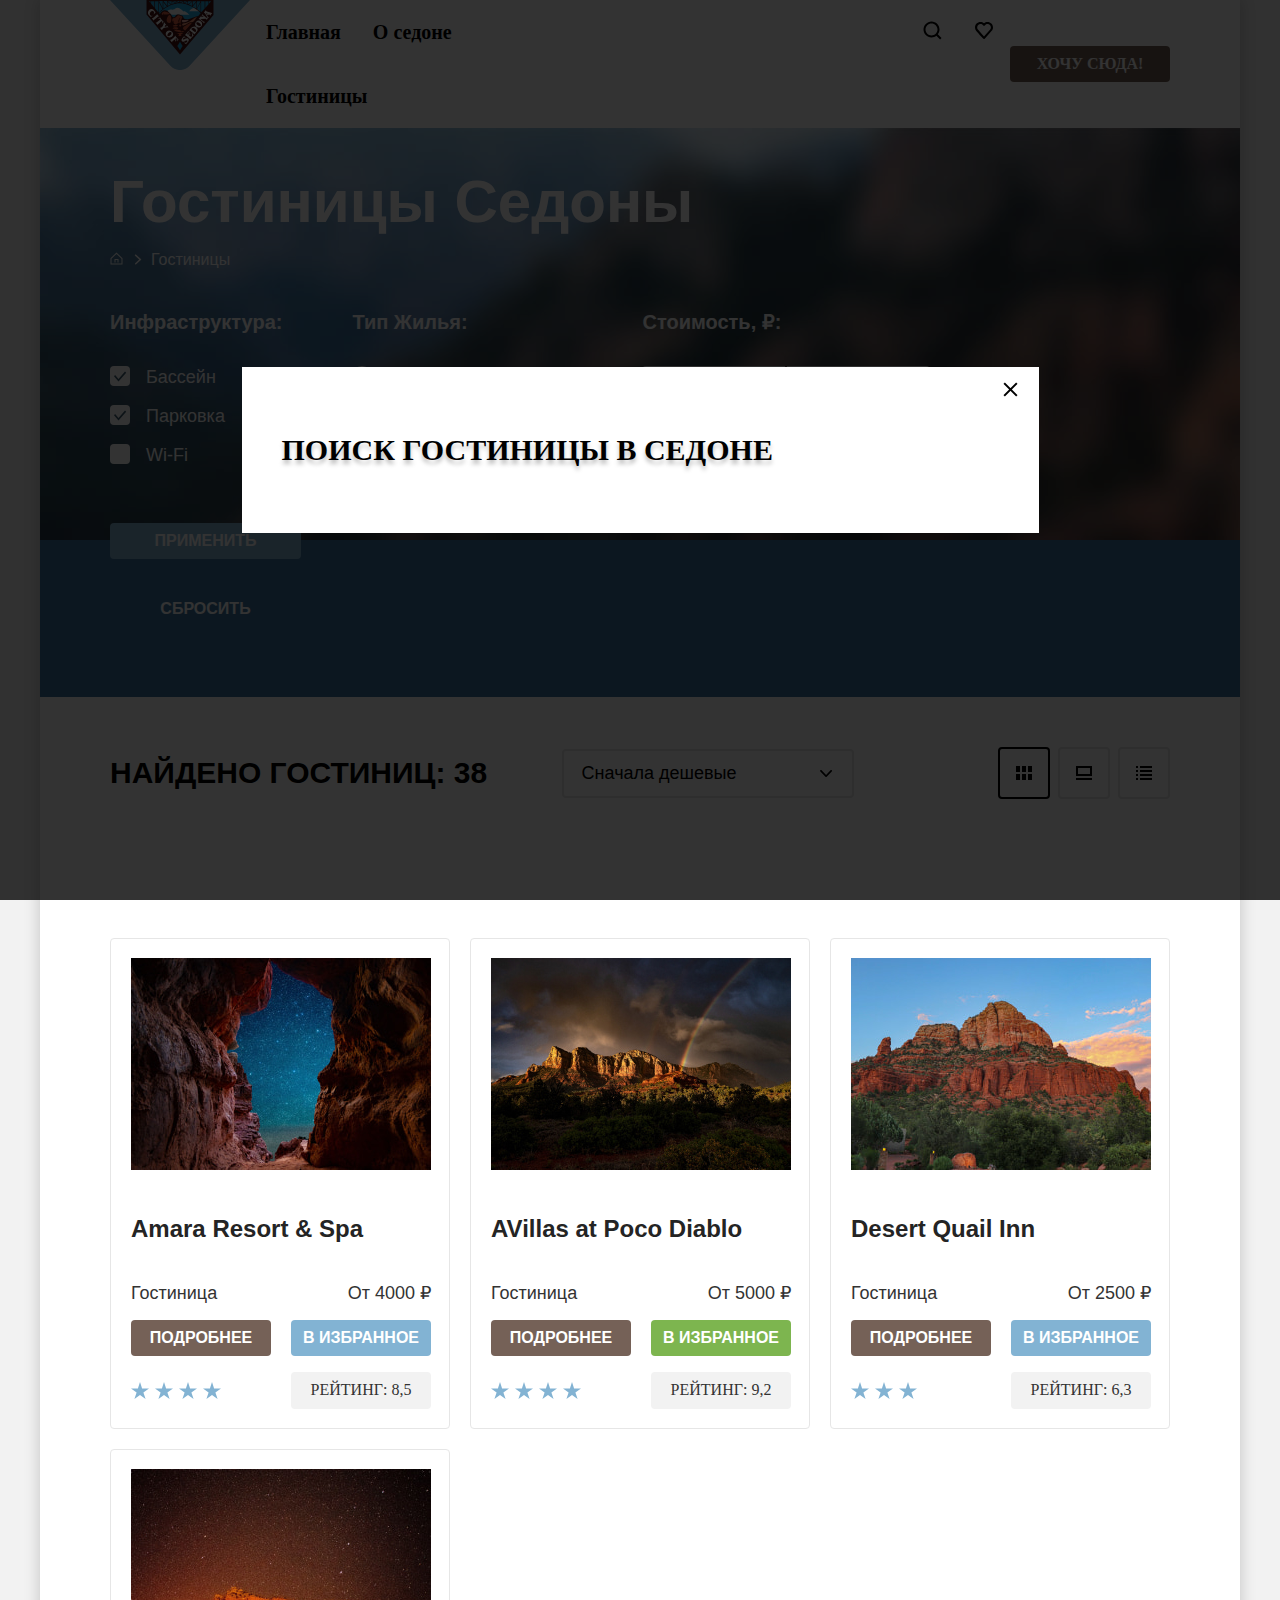
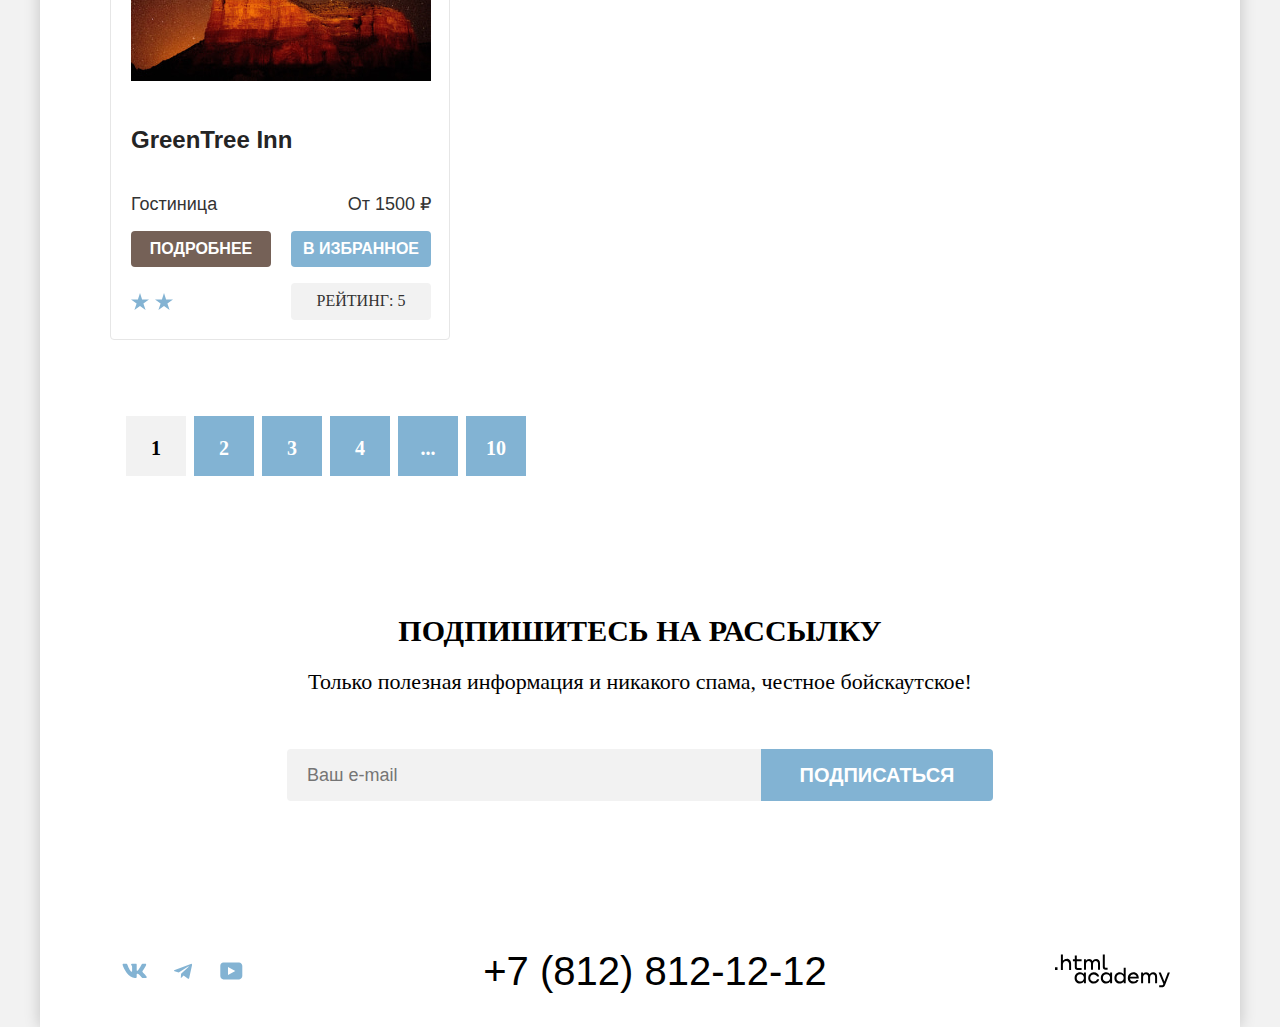
==== commit 51b42395: "начал модальное окно" ====
--- a/catalog.html
+++ b/catalog.html
@@ -28,19 +28,25 @@
           <ul class="navigation-user">
             <li class="navigation-item ">
               <a class="navigation-link" href="#">
-                <svg class="navigation-icon" aria-hidden="true" focusable="false" width="20" height="20" viewBox="0 0 20 20" fill="none" xmlns="http://www.w3.org/2000/svg">
-                  <path d="M19.5 18.0083L15.8 14.3287C16.8 13.0359 17.5 11.3453 17.5 9.4558C17.5 5.08011 13.9 1.5 9.5 1.5C5.1 1.5 1.5 5.17956 1.5 9.55525C1.5 13.9309 5.1 17.511 9.5 17.511C11.3 17.511 13 16.9144 14.4 15.8204L18.1 19.5L19.5 18.0083ZM9.5 15.5221C6.2 15.5221 3.5 12.837 3.5 9.55525C3.5 6.27348 6.2 3.5884 9.5 3.5884C12.8 3.5884 15.5 6.27348 15.5 9.55525C15.5 12.837 12.8 15.5221 9.5 15.5221Z" fill="black"/>
-                  </svg>
-                                  <span class="visually-hidden">
+                <svg class="navigation-icon" aria-hidden="true" focusable="false" width="20" height="20"
+                  viewBox="0 0 20 20" fill="none" xmlns="http://www.w3.org/2000/svg">
+                  <path
+                    d="M19.5 18.0083L15.8 14.3287C16.8 13.0359 17.5 11.3453 17.5 9.4558C17.5 5.08011 13.9 1.5 9.5 1.5C5.1 1.5 1.5 5.17956 1.5 9.55525C1.5 13.9309 5.1 17.511 9.5 17.511C11.3 17.511 13 16.9144 14.4 15.8204L18.1 19.5L19.5 18.0083ZM9.5 15.5221C6.2 15.5221 3.5 12.837 3.5 9.55525C3.5 6.27348 6.2 3.5884 9.5 3.5884C12.8 3.5884 15.5 6.27348 15.5 9.55525C15.5 12.837 12.8 15.5221 9.5 15.5221Z"
+                    fill="black" />
+                </svg>
+                <span class="visually-hidden">
                   Поиск
                 </span>
               </a>
             </li>
             <li class="navigation-item">
               <a class="navigation-link" href="#">
-                <svg class="navigation-icon" aria-hidden="true" focusable="false" width="20" height="20" viewBox="0 0 20 20" fill="none" xmlns="http://www.w3.org/2000/svg">
-                  <path d="M9.9 19C9.6 19 9.3 18.9 9.1 18.6C3.7 12.5 2.4 11.1 2.1 10.7C1.4 9.8 1 8.6 1 7.4C1 4.4 3.4 2 6.5 2C7.8 2 9 2.5 10 3.3C11 2.5 12.3 2 13.5 2C16.5 2 19 4.4 19 7.4C19 8.7 18.5 9.9 17.7 10.8L10.7 18.7C10.5 18.9 10.3 19 9.9 19ZM3.9 9.5C4.2 9.9 7.4 13.5 10 16.4L16.2 9.4C16.7 8.9 16.9 8.2 16.9 7.4C16.9 5.6 15.4 4.1 13.6 4.1C12.6 4.1 11.6 4.6 10.9 5.4C10.6 5.7 10.3 5.8 10 5.8C9.7 5.8 9.4 5.6 9.2 5.4C8.5 4.6 7.5 4.1 6.5 4.1C4.7 4.1 3.2 5.6 3.2 7.4C3.1 8.3 3.5 9 3.9 9.5C3.8 9.5 3.8 9.5 3.9 9.5Z" fill="black"/>
-                  </svg>
+                <svg class="navigation-icon" aria-hidden="true" focusable="false" width="20" height="20"
+                  viewBox="0 0 20 20" fill="none" xmlns="http://www.w3.org/2000/svg">
+                  <path
+                    d="M9.9 19C9.6 19 9.3 18.9 9.1 18.6C3.7 12.5 2.4 11.1 2.1 10.7C1.4 9.8 1 8.6 1 7.4C1 4.4 3.4 2 6.5 2C7.8 2 9 2.5 10 3.3C11 2.5 12.3 2 13.5 2C16.5 2 19 4.4 19 7.4C19 8.7 18.5 9.9 17.7 10.8L10.7 18.7C10.5 18.9 10.3 19 9.9 19ZM3.9 9.5C4.2 9.9 7.4 13.5 10 16.4L16.2 9.4C16.7 8.9 16.9 8.2 16.9 7.4C16.9 5.6 15.4 4.1 13.6 4.1C12.6 4.1 11.6 4.6 10.9 5.4C10.6 5.7 10.3 5.8 10 5.8C9.7 5.8 9.4 5.6 9.2 5.4C8.5 4.6 7.5 4.1 6.5 4.1C4.7 4.1 3.2 5.6 3.2 7.4C3.1 8.3 3.5 9 3.9 9.5C3.8 9.5 3.8 9.5 3.9 9.5Z"
+                    fill="black" />
+                </svg>
 
                 <span class="visually-hidden">
                   Избранное
@@ -62,12 +68,18 @@
             <div class="inner-header">
               <h1 class="inner-title">Гостиницы Седоны</h1>
               <ul class="breadcrumbs">
-                <li class="breadcrumbs-item">
-                  <a><img class="breadcrumbs-item" src="images/icons/home-vector.svg" alt="Дом"></a>
+                <li class="breadcrumbs-item item-icon">
+                  <a class="breadcrumbs-link breadcrumbs-icon" href="index.html">
+                    <svg class="breadcrumbs-icon-state" aria-hidden="true" focusable="false"
+                      xmlns="http://www.w3.org/2000/svg" width="13" height="13" fill="none" viewBox="0 0 13 13">
+                      <path d="m6.5.5-6 5.8v6.2h12V6.3L6.5.5Zm5 11h-10V6.7l5-4.8 5 4.8v4.8Z" />
+                      <path d="M4.5 10.5h1V8h2v2.5h1V7h-4v3.5Z" />
+                    </svg>
+                    <span class="visually-hidden">Главная</span>
+                  </a>
                 </li>
-                <li class="breadcrumbs-item">
-                  <img class="breadcrumbs-item" src="images/icons/arrow-white.svg" alt="стрелка перехода">
-                  <a class="breadcrumbs-link">Гостиницы</a>
+                <li class="breadcrumbs-item item-icon">
+                  <a class="breadcrumbs-link breadcrumbs-link-state">Гостиницы</a>
                 </li>
               </ul>
             </div>
@@ -132,13 +144,15 @@
                     <div class="range-wrapper-inputs">
                       <div class="filter-price-container">
                         <label class="catalog-filter-label" for="min-price">от</label>
-                        <input class="range-input range-input-min" id="min-price" type="number" value="0" name="min-price">
+                        <input class="range-input range-input-min" id="min-price" type="number" value="0"
+                          name="min-price">
                       </div>
                       <div class="filter-price-container">
                         <label class="catalog-filter-label" for="max-price">до</label>
-                        <input class="range-input range-input-max" id="max-price" type="number" value="9000" name="max-price">
+                        <input class="range-input range-input-max" id="max-price" type="number" value="9000"
+                          name="max-price">
                       </div>
-                      </div>
+                    </div>
                     <div class="range-scale">
                       <div class="range-bar" style="left:0;width:226px">
                         <button class="range-toggle toggle-min" type="button">
@@ -187,7 +201,8 @@
             <li class="view-button-filter-item">
               <a class="view-button" href="#">
                 <svg xmlns="http://www.w3.org/2000/svg" width="16" height="14" fill="none" viewBox="0 0 16 14">
-                  <path fill="#000" d="M2 0H0v2h2V0ZM16 0H4v2h12V0ZM2 4H0v2h2V4ZM16 4H4v2h12V4ZM2 8H0v2h2V8ZM16 8H4v2h12V8ZM2 12H0v2h2v-2ZM16 12H4v2h12v-2Z" />
+                  <path fill="#000"
+                    d="M2 0H0v2h2V0ZM16 0H4v2h12V0ZM2 4H0v2h2V4ZM16 4H4v2h12V4ZM2 8H0v2h2V8ZM16 8H4v2h12V8ZM2 12H0v2h2v-2ZM16 12H4v2h12v-2Z" />
                 </svg>
                 <span class="visually-hidden">Показать список</span>
               </a>
@@ -296,24 +311,31 @@
           <ul class="footer-social-list">
             <li class="footer-social-item">
               <a class="footer-social-button vkontakte" href="https://vk.com/htmlacademy">
-                <svg class="footer-social-icon" aria-hidden="true" focusable="false" xmlns="http://www.w3.org/2000/svg" width="25" height="15" fill="none" viewBox="0 0 25 15">
-                <path fill-rule="evenodd" d="M24.1 1.8c.2-.5 0-1-.8-1h-2.6c-.7 0-1 .4-1.1.8 0 0-1.4 3.2-3.3 5.3-.6.6-.9.8-1.2.8-.2 0-.4-.2-.4-.8V1.8c0-.7-.2-1-.8-1h-4c-.5 0-.8.4-.8.6 0 .7 1 .8 1 2.6v3.8c0 .8 0 1-.4 1-.9 0-3-3.3-4.3-7-.3-.7-.5-1-1.2-1H1.6c-.8 0-1 .4-1 .8 0 .7 1 4 4.2 8.5C7 13.2 10 15 12.8 15c1.7 0 1.9-.4 1.9-1v-2.4c0-.7.2-.8.7-.8.4 0 1 .1 2.6 1.6 1.8 1.8 2 2.6 3 2.6h2.7c.7 0 1.1-.4 1-1.1-.3-.8-1.2-1.8-2.3-3-.6-.8-1.5-1.5-1.8-2-.4-.4-.3-.6 0-1 0 0 3.2-4.5 3.5-6Z" clip-rule="evenodd"/>
+                <svg class="footer-social-icon" aria-hidden="true" focusable="false" xmlns="http://www.w3.org/2000/svg"
+                  width="25" height="15" fill="none" viewBox="0 0 25 15">
+                  <path fill-rule="evenodd"
+                    d="M24.1 1.8c.2-.5 0-1-.8-1h-2.6c-.7 0-1 .4-1.1.8 0 0-1.4 3.2-3.3 5.3-.6.6-.9.8-1.2.8-.2 0-.4-.2-.4-.8V1.8c0-.7-.2-1-.8-1h-4c-.5 0-.8.4-.8.6 0 .7 1 .8 1 2.6v3.8c0 .8 0 1-.4 1-.9 0-3-3.3-4.3-7-.3-.7-.5-1-1.2-1H1.6c-.8 0-1 .4-1 .8 0 .7 1 4 4.2 8.5C7 13.2 10 15 12.8 15c1.7 0 1.9-.4 1.9-1v-2.4c0-.7.2-.8.7-.8.4 0 1 .1 2.6 1.6 1.8 1.8 2 2.6 3 2.6h2.7c.7 0 1.1-.4 1-1.1-.3-.8-1.2-1.8-2.3-3-.6-.8-1.5-1.5-1.8-2-.4-.4-.3-.6 0-1 0 0 3.2-4.5 3.5-6Z"
+                    clip-rule="evenodd" />
                 </svg>
                 <span class="visually-hidden">Vkontakte</span>
               </a>
             </li>
             <li class="footer-social-item">
               <a class="footer-social-button telegram" href="https://t.me/htmlacademy">
-                <svg class="footer-social-icon" aria-hidden="true" focusable="false" xmlns="http://www.w3.org/2000/svg" width="18" height="16" fill="none" viewBox="0 0 18 16">
-                <path d="M16.8 1 .8 7c-1 .4-1 1-.2 1.3l4.1 1.3 9.5-6c.5-.3.9-.1.5.2l-7.6 7-.3 4.1c.4 0 .6-.2.8-.4l2-2 4.1 3.1c.8.5 1.3.3 1.5-.7L18 2.2c.3-1-.4-1.6-1.1-1.2Z"/>
+                <svg class="footer-social-icon" aria-hidden="true" focusable="false" xmlns="http://www.w3.org/2000/svg"
+                  width="18" height="16" fill="none" viewBox="0 0 18 16">
+                  <path
+                    d="M16.8 1 .8 7c-1 .4-1 1-.2 1.3l4.1 1.3 9.5-6c.5-.3.9-.1.5.2l-7.6 7-.3 4.1c.4 0 .6-.2.8-.4l2-2 4.1 3.1c.8.5 1.3.3 1.5-.7L18 2.2c.3-1-.4-1.6-1.1-1.2Z" />
                 </svg>
                 <span class="visually-hidden">Telegram</span>
               </a>
             </li>
             <li class="footer-social-item">
               <a class="footer-social-button youtube" href="https://www.youtube.com/user/htmlacademyru">
-                <svg class="footer-social-icon" aria-hidden="true" focusable="false" xmlns="http://www.w3.org/2000/svg" width="23" height="18" fill="none" viewBox="0 0 23 18">
-                <path d="M19 .4H3.4C1.6.4.3 2 .3 3.8v10c0 2 1.3 3.6 3.2 3.6h15.7c1.6 0 3.1-1.6 3.1-3.4V3.8C22.1 2 20.8.4 19 .4ZM8 12.9v-8l7.3 4-7.3 4Z"/>
+                <svg class="footer-social-icon" aria-hidden="true" focusable="false" xmlns="http://www.w3.org/2000/svg"
+                  width="23" height="18" fill="none" viewBox="0 0 23 18">
+                  <path
+                    d="M19 .4H3.4C1.6.4.3 2 .3 3.8v10c0 2 1.3 3.6 3.2 3.6h15.7c1.6 0 3.1-1.6 3.1-3.4V3.8C22.1 2 20.8.4 19 .4ZM8 12.9v-8l7.3 4-7.3 4Z" />
                 </svg>
                 <span class="visually-hidden">Youtube</span>
               </a>
@@ -325,11 +347,23 @@
           <a class="footer-contacts-phone" href="tel:+78128121212">+7 (812) 812-12-12</a>
         </section>
         <a class="footer-creator-image" href="https://htmlacademy.ru/">
-          <svg class="logo-html-academy" aria-hidden="true" focusable="false" xmlns="http://www.w3.org/2000/svg" width="115" height="34" fill="none" viewBox="0 0 115 34">
-          <path d="M0 13.3v2.6h2.5v-2.6H0ZM11.6 4.9c-1.6 0-2.8.7-3.6 1.7h-.1V.4h-2v15.5h2v-5.3C7.9 8.5 9.2 7 11.2 7c1.8 0 2.9 1.4 2.9 3.2v5.7h2V9.8c.1-3-1.8-5-4.5-5ZM26.6 5.2h-4.8V1.5h-2v3.8h-1.9v2h1.9v6c0 1.7 1 2.7 2.7 2.7h4.1v-2h-3.7c-.7 0-1.1-.4-1.1-1.1V7.2h4.8v-2ZM41.1 5c-1.6 0-2.9.8-3.5 2h-.1a3.7 3.7 0 0 0-3.4-2c-1.4 0-2.5.8-3.1 1.8h-.1V5.2H29v10.6h2v-5.4c0-2 1-3.5 2.6-3.5 1.5 0 2.4 1 2.4 2.6v6.3h2v-5.6c0-2.4 1.4-3.3 2.6-3.3 1.5 0 2.4 1 2.4 2.6v6.3h2V9.3c.1-2.5-1.4-4.3-3.9-4.3ZM47.8 13c0 1.8 1 2.8 2.8 2.8h2v-2h-1.7c-.7 0-1.1-.4-1.1-1.1V.4h-2V13ZM28.9 20a4.9 4.9 0 0 0-3.9-1.7c-3.1 0-5.4 2.3-5.4 5.6s2.3 5.6 5.4 5.6c1.8 0 3-.8 3.8-2h.1v1.7h2V18.6h-2V20Zm-3.6 7.5a3.5 3.5 0 0 1-3.6-3.6c0-2 1.4-3.6 3.6-3.6s3.6 1.6 3.6 3.6c0 1.9-1.4 3.6-3.6 3.6ZM44.2 22.4c-.5-2.4-2.6-4.1-5.4-4.1a5.4 5.4 0 0 0-5.6 5.6c0 3 2.2 5.6 5.6 5.6 2.8 0 4.9-1.8 5.4-4.2h-2.1a3.4 3.4 0 0 1-3.3 2.3 3.5 3.5 0 0 1-3.6-3.6c0-2 1.4-3.6 3.6-3.6 1.6 0 2.8 1 3.3 2.2h2.1v-.2ZM55.1 20a4.9 4.9 0 0 0-3.9-1.7c-3.1 0-5.4 2.3-5.4 5.6s2.3 5.6 5.4 5.6c1.8 0 3-.8 3.8-2h.1v1.7h2V18.6h-2V20Zm-3.6 7.5a3.5 3.5 0 0 1-3.6-3.6c0-2 1.4-3.6 3.6-3.6s3.6 1.6 3.6 3.6c0 1.9-1.5 3.6-3.6 3.6ZM68.7 20.2a5 5 0 0 0-3.9-2c-3.1 0-5.4 2.4-5.4 5.7 0 3.3 2.2 5.6 5.4 5.6 1.7 0 3-.8 3.8-1.8h.1v1.5h2V13.8h-2v6.4Zm-3.6 7.3a3.5 3.5 0 0 1-3.6-3.6c0-2 1.4-3.6 3.6-3.6s3.6 1.6 3.6 3.6c-.1 2-1.5 3.6-3.6 3.6ZM78.3 18.3a5.4 5.4 0 0 0-5.5 5.6c0 3 2.1 5.6 5.5 5.6 2.5 0 4.5-1.3 5.2-3.6h-2.1c-.5 1-1.6 1.6-3 1.6-1.9 0-3.3-1.3-3.4-3h8.8c.2-3.5-2-6.2-5.5-6.2Zm0 1.9c1.7 0 3 1 3.3 2.6h-6.5a3.2 3.2 0 0 1 3.2-2.6ZM98.2 18.3a4 4 0 0 0-3.6 2h-.1c-.6-1.2-1.8-2-3.4-2-1.4 0-2.5.7-3.1 1.8v-1.5h-1.9v10.6h2v-5.4c0-2 1-3.4 2.6-3.5 1.5 0 2.4 1 2.4 2.6v6.3h2v-5.6c0-2.4 1.4-3.3 2.6-3.3 1.5 0 2.4 1 2.4 2.6v6.3h2v-6.5c.1-2.6-1.4-4.4-3.9-4.4ZM109.4 27.4l-3.6-9h-2.2l4.8 11.7c-.3.9-.7 1.2-1.7 1.2h-2.5v2h2.5c1.8 0 2.8-.8 3.5-2.6l4.7-12.2h-2.1l-3.4 8.9Z"/>
+          <svg class="logo-html-academy" aria-hidden="true" focusable="false" xmlns="http://www.w3.org/2000/svg"
+            width="115" height="34" fill="none" viewBox="0 0 115 34">
+            <path
+              d="M0 13.3v2.6h2.5v-2.6H0ZM11.6 4.9c-1.6 0-2.8.7-3.6 1.7h-.1V.4h-2v15.5h2v-5.3C7.9 8.5 9.2 7 11.2 7c1.8 0 2.9 1.4 2.9 3.2v5.7h2V9.8c.1-3-1.8-5-4.5-5ZM26.6 5.2h-4.8V1.5h-2v3.8h-1.9v2h1.9v6c0 1.7 1 2.7 2.7 2.7h4.1v-2h-3.7c-.7 0-1.1-.4-1.1-1.1V7.2h4.8v-2ZM41.1 5c-1.6 0-2.9.8-3.5 2h-.1a3.7 3.7 0 0 0-3.4-2c-1.4 0-2.5.8-3.1 1.8h-.1V5.2H29v10.6h2v-5.4c0-2 1-3.5 2.6-3.5 1.5 0 2.4 1 2.4 2.6v6.3h2v-5.6c0-2.4 1.4-3.3 2.6-3.3 1.5 0 2.4 1 2.4 2.6v6.3h2V9.3c.1-2.5-1.4-4.3-3.9-4.3ZM47.8 13c0 1.8 1 2.8 2.8 2.8h2v-2h-1.7c-.7 0-1.1-.4-1.1-1.1V.4h-2V13ZM28.9 20a4.9 4.9 0 0 0-3.9-1.7c-3.1 0-5.4 2.3-5.4 5.6s2.3 5.6 5.4 5.6c1.8 0 3-.8 3.8-2h.1v1.7h2V18.6h-2V20Zm-3.6 7.5a3.5 3.5 0 0 1-3.6-3.6c0-2 1.4-3.6 3.6-3.6s3.6 1.6 3.6 3.6c0 1.9-1.4 3.6-3.6 3.6ZM44.2 22.4c-.5-2.4-2.6-4.1-5.4-4.1a5.4 5.4 0 0 0-5.6 5.6c0 3 2.2 5.6 5.6 5.6 2.8 0 4.9-1.8 5.4-4.2h-2.1a3.4 3.4 0 0 1-3.3 2.3 3.5 3.5 0 0 1-3.6-3.6c0-2 1.4-3.6 3.6-3.6 1.6 0 2.8 1 3.3 2.2h2.1v-.2ZM55.1 20a4.9 4.9 0 0 0-3.9-1.7c-3.1 0-5.4 2.3-5.4 5.6s2.3 5.6 5.4 5.6c1.8 0 3-.8 3.8-2h.1v1.7h2V18.6h-2V20Zm-3.6 7.5a3.5 3.5 0 0 1-3.6-3.6c0-2 1.4-3.6 3.6-3.6s3.6 1.6 3.6 3.6c0 1.9-1.5 3.6-3.6 3.6ZM68.7 20.2a5 5 0 0 0-3.9-2c-3.1 0-5.4 2.4-5.4 5.7 0 3.3 2.2 5.6 5.4 5.6 1.7 0 3-.8 3.8-1.8h.1v1.5h2V13.8h-2v6.4Zm-3.6 7.3a3.5 3.5 0 0 1-3.6-3.6c0-2 1.4-3.6 3.6-3.6s3.6 1.6 3.6 3.6c-.1 2-1.5 3.6-3.6 3.6ZM78.3 18.3a5.4 5.4 0 0 0-5.5 5.6c0 3 2.1 5.6 5.5 5.6 2.5 0 4.5-1.3 5.2-3.6h-2.1c-.5 1-1.6 1.6-3 1.6-1.9 0-3.3-1.3-3.4-3h8.8c.2-3.5-2-6.2-5.5-6.2Zm0 1.9c1.7 0 3 1 3.3 2.6h-6.5a3.2 3.2 0 0 1 3.2-2.6ZM98.2 18.3a4 4 0 0 0-3.6 2h-.1c-.6-1.2-1.8-2-3.4-2-1.4 0-2.5.7-3.1 1.8v-1.5h-1.9v10.6h2v-5.4c0-2 1-3.4 2.6-3.5 1.5 0 2.4 1 2.4 2.6v6.3h2v-5.6c0-2.4 1.4-3.3 2.6-3.3 1.5 0 2.4 1 2.4 2.6v6.3h2v-6.5c.1-2.6-1.4-4.4-3.9-4.4ZM109.4 27.4l-3.6-9h-2.2l4.8 11.7c-.3.9-.7 1.2-1.7 1.2h-2.5v2h2.5c1.8 0 2.8-.8 3.5-2.6l4.7-12.2h-2.1l-3.4 8.9Z" />
           </svg>
           <span class="visually-hidden">Логотип HTML-Academy</span>
         </a>
       </footer>
     </div>
+    <div class="modal-container">
+      <div class="modal modal-auth">
+        <button class="modal-close-button">
+          <span class="visually-hidden">Закрыть</span>
+        </button>
+        <section class="modal-content">
+          <h2 class="modal-title">Поиск гостиницы в Седоне</h2>
+        </section>
+      </div>
+    </div>
   </body>
--- a/styles/styles.css
+++ b/styles/styles.css
@@ -679,7 +679,7 @@
 }
 
 /*хлебные крошки*/
-
+/*
 .breadcrumbs {
     list-style-type: none;
   display: flex;
@@ -697,6 +697,81 @@
 .button .select-control-hotel {
   width: 48px;
   height: 48px;
+}
+*/
+.breadcrumbs{
+  list-style-type: none;
+  display: flex;
+  flex-wrap: wrap;
+  margin: 0;
+  padding: 0;
+  margin-bottom:40px;
+  align-items: center;
+}
+
+.breadcrumbs-icon{
+  padding-top: 4px;
+  padding-bottom: 5px;
+}
+
+.item-icon{
+  min-width: 12px;
+  min-height: 12px;
+}
+
+.breadcrumbs-item a{
+  font-size: 16px;
+  text-decoration: none;
+}
+
+.breadcrumbs-icon-state{
+  fill: #FFFFFF;
+}
+
+.breadcrumbs-item{
+  margin-right: 28px;
+  position: relative;
+  display: block;
+}
+
+.breadcrumbs-item::after{
+  content: url("../images/icons/arrow-white.svg");
+  width: 7px;
+  height: 10px;
+  position: absolute;
+  right: -18px;
+}
+
+.breadcrumbs-item:last-child::after{
+  content:none;
+}
+
+.breadcrumbs-link{
+  color:#FFFFFF;
+}
+
+.breadcrumbs-link:hover .breadcrumbs-icon-state{
+  fill: rgba(255, 255, 255, 0.6);
+}
+
+.breadcrumbs-link:focus .breadcrumbs-icon-state{
+  fill: #FFFFFF;
+}
+
+.breadcrumbs-link:active .breadcrumbs-icon-state{
+  fill: rgba(255, 255, 255, 0.3);
+}
+
+.breadcrumbs-item:not(:last-child) .breadcrumbs-link-state:hover{
+  color: rgba(255, 255, 255, 0.6);
+}
+
+.breadcrumbs-item:not(:last-child) .breadcrumbs-link-state:focus{
+  color: #FFFFFF;
+}
+
+.breadcrumbs-item:not(:last-child) .breadcrumbs-link-state:active{
+  color: rgba(255, 255, 255, 0.3);
 }
 
 /*параметры поиска*/
@@ -1277,3 +1352,51 @@
   text-transform: uppercase;
   text-align: center;
 }
+
+/*модальное окно*/
+
+.modal-container {
+  position: fixed;
+  top: 0;
+  left: 0;
+  display: flex;
+  width: 100%;
+  height: 100%;
+  background-color: rgba(0, 0, 0, 0.8);
+}
+
+.modal {
+  position: relative;
+  margin: auto;
+  padding: 40px;
+  background-color: #ffffff;
+}
+.modal-auth {
+  width: 717px;
+}
+
+.modal-close-button {
+  position: absolute;
+  padding: 0;
+  top: 0;
+  right: 0;
+  width: 56px;
+  height: 44px;
+  background-color: #ffffff;
+  border: none;
+  background-image: url(..//images/icons/closed.png);
+  background-repeat: no-repeat;
+  background-position: center;
+  cursor: pointer;
+}
+.modal-title{
+  font-family: 'PT Sans';
+  font-style: normal;
+  font-weight: 700;
+  font-size: 30px;
+  line-height: 36px;
+  text-transform: uppercase;
+  color: #000000;
+  text-shadow: 0px 4px 4px rgba(0, 0, 0, 0.25);
+
+}
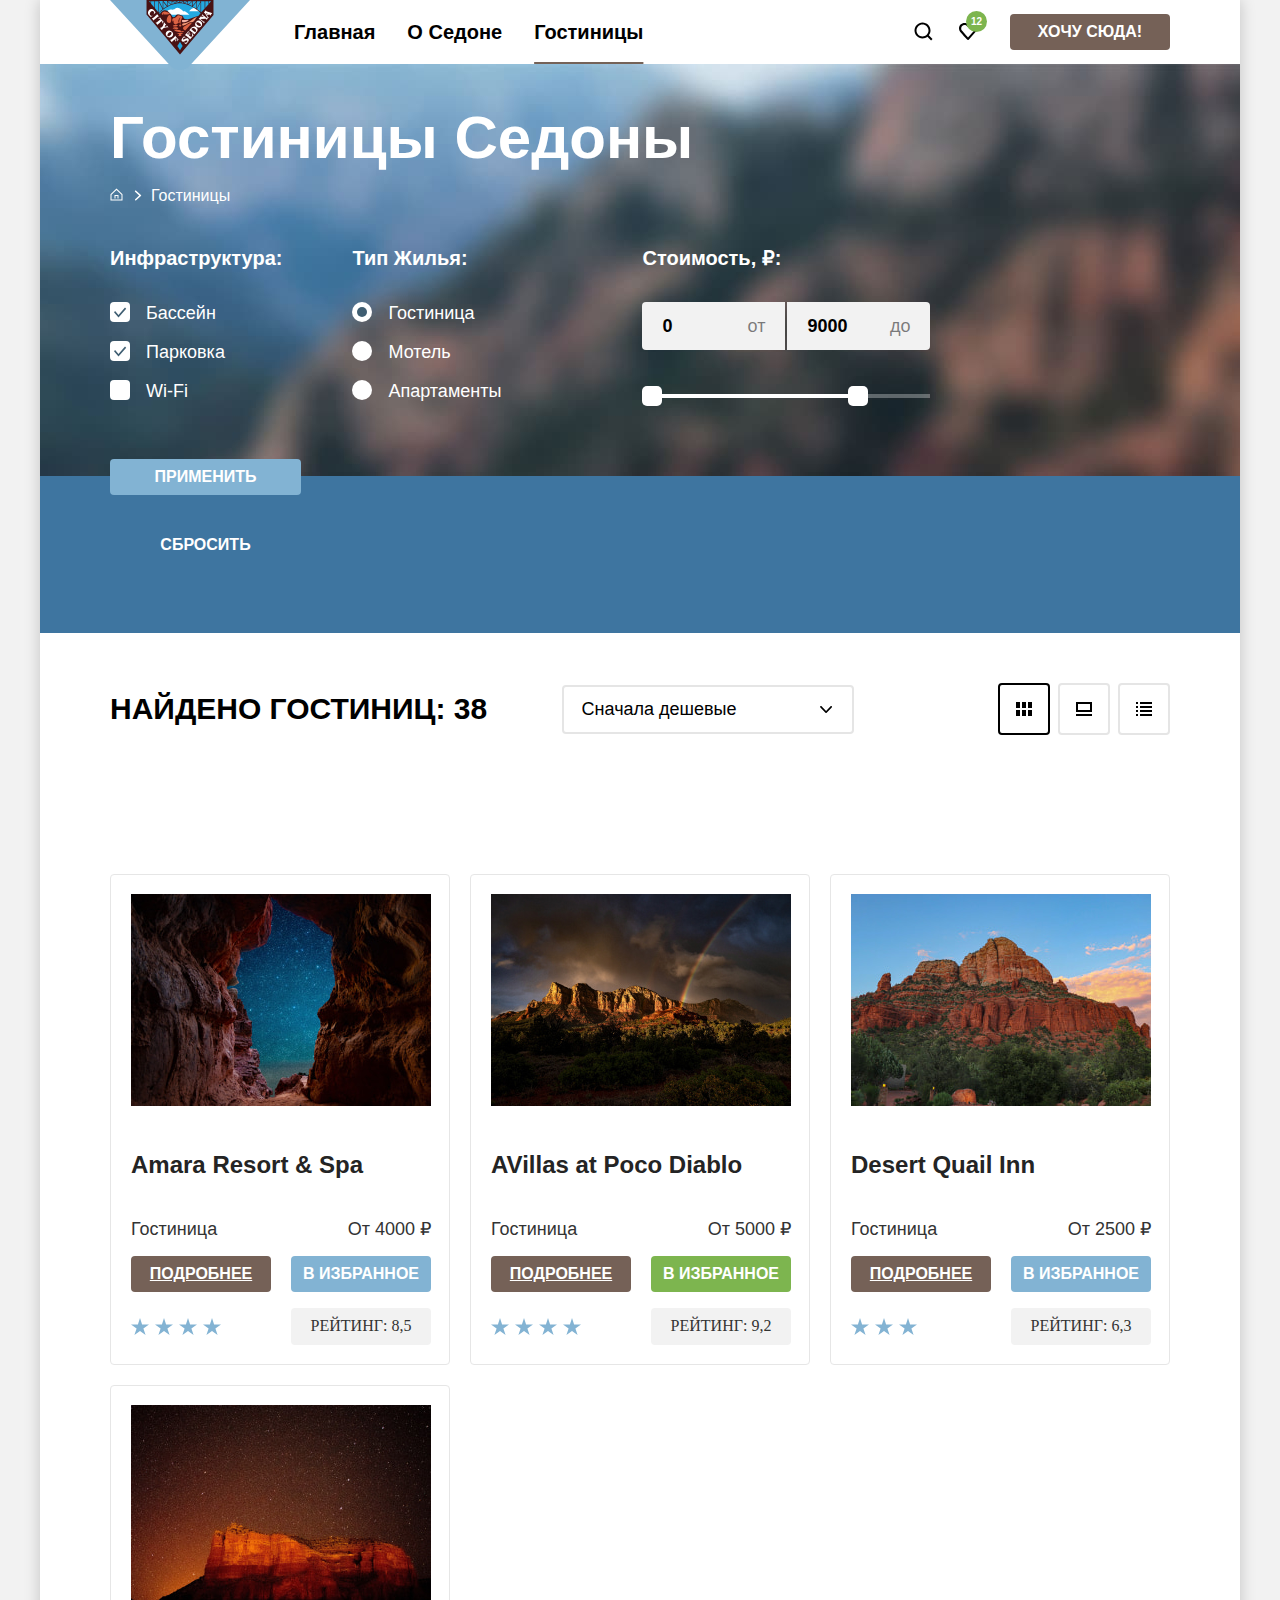
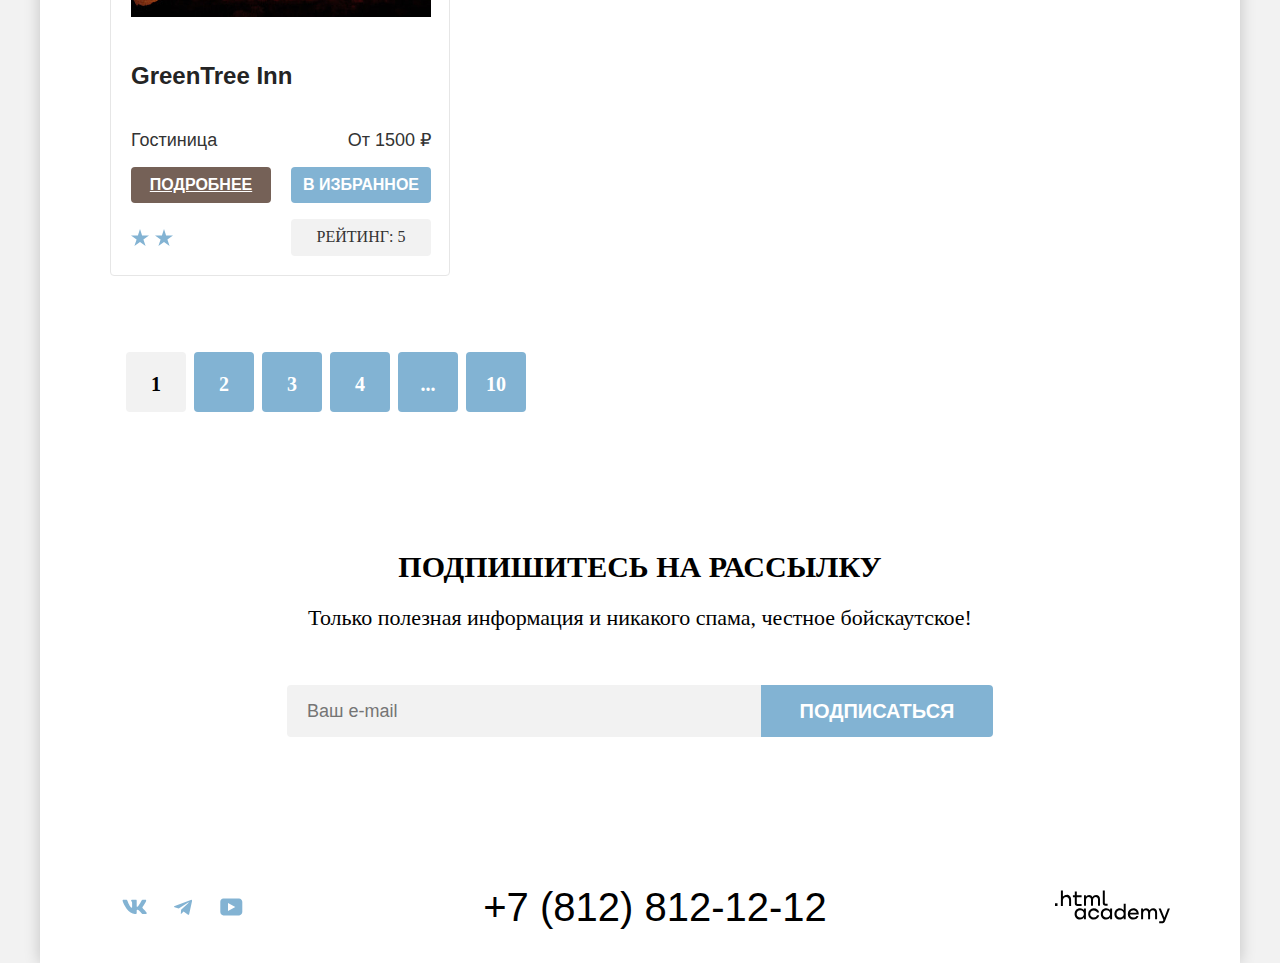
==== commit e20940eb: "Merge pull request #9 from MrDudko/master" ====
--- a/catalog.html
+++ b/catalog.html
@@ -9,59 +9,46 @@
 
   <body>
     <div class="container">
-      <header class="page-header">
+      <header class="page-header" data-test="header">
+        <a class="logo" href="index.html">
+          <img class="logo-header" src="images/logo.svg" width="140" height="70" alt="Логотип Sedona.">
+        </a>
         <nav class="navigation">
-          <a class="navigation-logo" href="index.html">
-            <img class="page-header-logo" src="images/logo.svg" width="140" height="70,05" alt="Логотип Седона».">
-          </a>
-          <ul class="navigation-list">
+          <ul class="navigation-list navigation-menu">
             <li class="navigation-item">
               <a class="navigation-link" href="index.html">Главная</a>
             </li>
             <li class="navigation-item">
-              <a class="navigation-link" href="#">О седоне</a>
-            </li>
-            <li class="navigation-item">
-              <a class="navigation-link" href="catalog.html">Гостиницы</a>
-            </li>
-          </ul>
-          <ul class="navigation-user">
-            <li class="navigation-item ">
-              <a class="navigation-link" href="#">
-                <svg class="navigation-icon" aria-hidden="true" focusable="false" width="20" height="20"
-                  viewBox="0 0 20 20" fill="none" xmlns="http://www.w3.org/2000/svg">
-                  <path
-                    d="M19.5 18.0083L15.8 14.3287C16.8 13.0359 17.5 11.3453 17.5 9.4558C17.5 5.08011 13.9 1.5 9.5 1.5C5.1 1.5 1.5 5.17956 1.5 9.55525C1.5 13.9309 5.1 17.511 9.5 17.511C11.3 17.511 13 16.9144 14.4 15.8204L18.1 19.5L19.5 18.0083ZM9.5 15.5221C6.2 15.5221 3.5 12.837 3.5 9.55525C3.5 6.27348 6.2 3.5884 9.5 3.5884C12.8 3.5884 15.5 6.27348 15.5 9.55525C15.5 12.837 12.8 15.5221 9.5 15.5221Z"
-                    fill="black" />
-                </svg>
-                <span class="visually-hidden">
-                  Поиск
-                </span>
-              </a>
-            </li>
-            <li class="navigation-item">
-              <a class="navigation-link" href="#">
-                <svg class="navigation-icon" aria-hidden="true" focusable="false" width="20" height="20"
-                  viewBox="0 0 20 20" fill="none" xmlns="http://www.w3.org/2000/svg">
-                  <path
-                    d="M9.9 19C9.6 19 9.3 18.9 9.1 18.6C3.7 12.5 2.4 11.1 2.1 10.7C1.4 9.8 1 8.6 1 7.4C1 4.4 3.4 2 6.5 2C7.8 2 9 2.5 10 3.3C11 2.5 12.3 2 13.5 2C16.5 2 19 4.4 19 7.4C19 8.7 18.5 9.9 17.7 10.8L10.7 18.7C10.5 18.9 10.3 19 9.9 19ZM3.9 9.5C4.2 9.9 7.4 13.5 10 16.4L16.2 9.4C16.7 8.9 16.9 8.2 16.9 7.4C16.9 5.6 15.4 4.1 13.6 4.1C12.6 4.1 11.6 4.6 10.9 5.4C10.6 5.7 10.3 5.8 10 5.8C9.7 5.8 9.4 5.6 9.2 5.4C8.5 4.6 7.5 4.1 6.5 4.1C4.7 4.1 3.2 5.6 3.2 7.4C3.1 8.3 3.5 9 3.9 9.5C3.8 9.5 3.8 9.5 3.9 9.5Z"
-                    fill="black" />
-                </svg>
-
-                <span class="visually-hidden">
-                  Избранное
-                </span>
-              </a>
-            </li>
-            </li>
-            <li class="navigation-user-item navigation-user-button">
-              <a class="navigation-link navigation-button button button-brown" href="#">Хочу сюда!</a>
-            </li>
+              <a class="navigation-link" href="#">О Седоне</a>
+            </li>
+            <li class="navigation-item">
+              <a class="navigation-link navigation-link-current">Гостиницы</a>
+            </li>
+          </ul>
+          <ul class="navigation-list navigation-user">
+            <li class="navigation-item">
+              <a class="navigation-link navigation-link-user navigation-link-search" href="#">
+                <svg class="navigation-icon" aria-hidden="true" focusable="false" xmlns="http://www.w3.org/2000/svg" width="19" height="19" fill="none" viewBox="0 0 19 19">
+                  <path d="m18.5 17.008-3.7-3.68c1-1.292 1.7-2.983 1.7-4.872C16.5 4.08 12.9.5 8.5.5s-8 3.68-8 8.055c0 4.376 3.6 7.956 8 7.956 1.8 0 3.5-.597 4.9-1.69l3.7 3.679 1.4-1.492Zm-10-2.486c-3.3 0-6-2.685-6-5.967 0-3.282 2.7-5.967 6-5.967s6 2.685 6 5.967c0 3.282-2.7 5.967-6 5.967Z"/>
+                </svg>
+                <span class="visually-hidden">Поиск.</span>
+              </a>
+            </li>
+            <li class="navigation-item">
+              <a class="navigation-link navigation-link-user navigation-user-favorites" href="#">
+                <svg class="navigation-icon navigation-icon-favorites" aria-hidden="true" focusable="false" xmlns="http://www.w3.org/2000/svg" width="18" height="17" fill="none" viewBox="0 0 18 17">
+                  <path d="M8.9 17c-.3 0-.6-.1-.8-.4-5.4-6.1-6.7-7.5-7-7.9C.4 7.8 0 6.6 0 5.4 0 2.4 2.4 0 5.5 0 6.8 0 8 .5 9 1.3 10 .5 11.3 0 12.5 0c3 0 5.5 2.4 5.5 5.4 0 1.3-.5 2.5-1.3 3.4l-7 7.9c-.2.2-.4.3-.8.3Zm-6-9.5c.3.4 3.5 4 6.1 6.9l6.2-7c.5-.5.7-1.2.7-2 0-1.8-1.5-3.3-3.3-3.3-1 0-2 .5-2.7 1.3-.3.3-.6.4-.9.4-.3 0-.6-.2-.8-.4-.7-.8-1.7-1.3-2.7-1.3-1.8 0-3.3 1.5-3.3 3.3-.1.9.3 1.6.7 2.1-.1 0-.1 0 0 0Z"/>
+                </svg>
+                <span class="visually-hidden">Избранное.</span>
+                <span class="favorites-number">12</span>
+              </a>
+            </li>
+            <li class="navigation-item navigation-user-button">
+              <a class="navigation-button button button-brown" href="#">Хочу сюда!</a>
             </li>
           </ul>
         </nav>
       </header>
-
       <main class="main-inner main-container">
         <div class="inner-container">
           <div class="inner-header-filter-container page-container">
@@ -75,7 +62,7 @@
                       <path d="m6.5.5-6 5.8v6.2h12V6.3L6.5.5Zm5 11h-10V6.7l5-4.8 5 4.8v4.8Z" />
                       <path d="M4.5 10.5h1V8h2v2.5h1V7h-4v3.5Z" />
                     </svg>
-                    <span class="visually-hidden">Главная</span>
+                    <span class="visually-hidden">Главная.</span>
                   </a>
                 </li>
                 <li class="breadcrumbs-item item-icon">
@@ -84,7 +71,7 @@
               </ul>
             </div>
             <section class="hotels-filter-container" data-test="filter">
-              <h2 class="visually-hidden">Фильтры</h2>
+              <h2 class="visually-hidden">Фильтры.</h2>
               <form class="hotels-filter" action="https://echo.htmlacademy.ru/" method="get">
                 <fieldset class="hotels-filter-group comfort">
                   <legend class="hotels-filter-title">Инфраструктура:</legend>
@@ -156,10 +143,10 @@
                     <div class="range-scale">
                       <div class="range-bar" style="left:0;width:226px">
                         <button class="range-toggle toggle-min" type="button">
-                          <span class="visually-hidden">Изменить минимальную цену</span>
+                          <span class="visually-hidden">Изменить минимальную цену.</span>
                         </button>
                         <button class="range-toggle toggle-max" type="button">
-                          <span class="visually-hidden">Изменить максимальную цену</span>
+                          <span class="visually-hidden">Изменить максимальную цену.</span>
                         </button>
                       </div>
                     </div>
@@ -187,7 +174,7 @@
                   <path fill="#000"
                     d="M4 0H0v6h4V0ZM16 0h-4v6h4V0ZM10 0H6v6h4V0ZM4 8H0v6h4V8ZM16 8h-4v6h4V8ZM10 8H6v6h4V8Z" />
                 </svg>
-                <span class="visually-hidden">Показать карточки</span>
+                <span class="visually-hidden">Показать карточки.</span>
               </a>
             </li>
             <li class="view-button-filter-item">
@@ -195,7 +182,7 @@
                 <svg xmlns="http://www.w3.org/2000/svg" width="16" height="14" fill="none" viewBox="0 0 16 14">
                   <path fill="#000" d="M16 12H0v2h16v-2ZM14 2v6H2V2h12Zm2-2H0v10h16V0Z" />
                 </svg>
-                <span class="visually-hidden">Показать одну карточку с описанием</span>
+                <span class="visually-hidden">Показать одну карточку с описанием.</span>
               </a>
             </li>
             <li class="view-button-filter-item">
@@ -204,13 +191,13 @@
                   <path fill="#000"
                     d="M2 0H0v2h2V0ZM16 0H4v2h12V0ZM2 4H0v2h2V4ZM16 4H4v2h12V4ZM2 8H0v2h2V8ZM16 8H4v2h12V8ZM2 12H0v2h2v-2ZM16 12H4v2h12v-2Z" />
                 </svg>
-                <span class="visually-hidden">Показать список</span>
+                <span class="visually-hidden">Показать список.</span>
               </a>
             </li>
           </ul>
         </div>
         <section class="catalog-hotels">
-          <h2 class="visually-hidden">Результаты поиска</h2>
+          <h2 class="visually-hidden">Результаты поиска.</h2>
           <ul class="product-list">
             <li class="product-card">
               <a class="product-card-link">
@@ -296,7 +283,7 @@
           <p class="email-text">Только полезная информация и никакого спама, честное бойскаутское!</p>
           <form class="subscribe-form" action="https://echo.htmlacademy.ru/" method="post">
             <label for="subscribe-email">
-              <span class="visually-hidden">E-mail</span>
+              <span class="visually-hidden">E-mail.</span>
             </label>
             <input class="field" type="email" name="subscribe-email" id="subscribe-email" placeholder="Ваш e-mail"
               required="">
@@ -307,7 +294,7 @@
 
       <footer class="page-footer" data-test="footer">
         <section class="footer-social">
-          <h2 class="visually-hidden">Город Седона в социальных сетях</h2>
+          <h2 class="visually-hidden">Город Седона в социальных сетях.</h2>
           <ul class="footer-social-list">
             <li class="footer-social-item">
               <a class="footer-social-button vkontakte" href="https://vk.com/htmlacademy">
@@ -317,7 +304,7 @@
                     d="M24.1 1.8c.2-.5 0-1-.8-1h-2.6c-.7 0-1 .4-1.1.8 0 0-1.4 3.2-3.3 5.3-.6.6-.9.8-1.2.8-.2 0-.4-.2-.4-.8V1.8c0-.7-.2-1-.8-1h-4c-.5 0-.8.4-.8.6 0 .7 1 .8 1 2.6v3.8c0 .8 0 1-.4 1-.9 0-3-3.3-4.3-7-.3-.7-.5-1-1.2-1H1.6c-.8 0-1 .4-1 .8 0 .7 1 4 4.2 8.5C7 13.2 10 15 12.8 15c1.7 0 1.9-.4 1.9-1v-2.4c0-.7.2-.8.7-.8.4 0 1 .1 2.6 1.6 1.8 1.8 2 2.6 3 2.6h2.7c.7 0 1.1-.4 1-1.1-.3-.8-1.2-1.8-2.3-3-.6-.8-1.5-1.5-1.8-2-.4-.4-.3-.6 0-1 0 0 3.2-4.5 3.5-6Z"
                     clip-rule="evenodd" />
                 </svg>
-                <span class="visually-hidden">Vkontakte</span>
+                <span class="visually-hidden">Vkontakte.</span>
               </a>
             </li>
             <li class="footer-social-item">
@@ -327,7 +314,7 @@
                   <path
                     d="M16.8 1 .8 7c-1 .4-1 1-.2 1.3l4.1 1.3 9.5-6c.5-.3.9-.1.5.2l-7.6 7-.3 4.1c.4 0 .6-.2.8-.4l2-2 4.1 3.1c.8.5 1.3.3 1.5-.7L18 2.2c.3-1-.4-1.6-1.1-1.2Z" />
                 </svg>
-                <span class="visually-hidden">Telegram</span>
+                <span class="visually-hidden">Telegram.</span>
               </a>
             </li>
             <li class="footer-social-item">
@@ -337,13 +324,13 @@
                   <path
                     d="M19 .4H3.4C1.6.4.3 2 .3 3.8v10c0 2 1.3 3.6 3.2 3.6h15.7c1.6 0 3.1-1.6 3.1-3.4V3.8C22.1 2 20.8.4 19 .4ZM8 12.9v-8l7.3 4-7.3 4Z" />
                 </svg>
-                <span class="visually-hidden">Youtube</span>
+                <span class="visually-hidden">Youtube.</span>
               </a>
             </li>
           </ul>
         </section>
         <section class="footer-contacts">
-          <h2 class="visually-hidden">Телефон</h2>
+          <h2 class="visually-hidden">Телефон.</h2>
           <a class="footer-contacts-phone" href="tel:+78128121212">+7 (812) 812-12-12</a>
         </section>
         <a class="footer-creator-image" href="https://htmlacademy.ru/">
@@ -352,18 +339,9 @@
             <path
               d="M0 13.3v2.6h2.5v-2.6H0ZM11.6 4.9c-1.6 0-2.8.7-3.6 1.7h-.1V.4h-2v15.5h2v-5.3C7.9 8.5 9.2 7 11.2 7c1.8 0 2.9 1.4 2.9 3.2v5.7h2V9.8c.1-3-1.8-5-4.5-5ZM26.6 5.2h-4.8V1.5h-2v3.8h-1.9v2h1.9v6c0 1.7 1 2.7 2.7 2.7h4.1v-2h-3.7c-.7 0-1.1-.4-1.1-1.1V7.2h4.8v-2ZM41.1 5c-1.6 0-2.9.8-3.5 2h-.1a3.7 3.7 0 0 0-3.4-2c-1.4 0-2.5.8-3.1 1.8h-.1V5.2H29v10.6h2v-5.4c0-2 1-3.5 2.6-3.5 1.5 0 2.4 1 2.4 2.6v6.3h2v-5.6c0-2.4 1.4-3.3 2.6-3.3 1.5 0 2.4 1 2.4 2.6v6.3h2V9.3c.1-2.5-1.4-4.3-3.9-4.3ZM47.8 13c0 1.8 1 2.8 2.8 2.8h2v-2h-1.7c-.7 0-1.1-.4-1.1-1.1V.4h-2V13ZM28.9 20a4.9 4.9 0 0 0-3.9-1.7c-3.1 0-5.4 2.3-5.4 5.6s2.3 5.6 5.4 5.6c1.8 0 3-.8 3.8-2h.1v1.7h2V18.6h-2V20Zm-3.6 7.5a3.5 3.5 0 0 1-3.6-3.6c0-2 1.4-3.6 3.6-3.6s3.6 1.6 3.6 3.6c0 1.9-1.4 3.6-3.6 3.6ZM44.2 22.4c-.5-2.4-2.6-4.1-5.4-4.1a5.4 5.4 0 0 0-5.6 5.6c0 3 2.2 5.6 5.6 5.6 2.8 0 4.9-1.8 5.4-4.2h-2.1a3.4 3.4 0 0 1-3.3 2.3 3.5 3.5 0 0 1-3.6-3.6c0-2 1.4-3.6 3.6-3.6 1.6 0 2.8 1 3.3 2.2h2.1v-.2ZM55.1 20a4.9 4.9 0 0 0-3.9-1.7c-3.1 0-5.4 2.3-5.4 5.6s2.3 5.6 5.4 5.6c1.8 0 3-.8 3.8-2h.1v1.7h2V18.6h-2V20Zm-3.6 7.5a3.5 3.5 0 0 1-3.6-3.6c0-2 1.4-3.6 3.6-3.6s3.6 1.6 3.6 3.6c0 1.9-1.5 3.6-3.6 3.6ZM68.7 20.2a5 5 0 0 0-3.9-2c-3.1 0-5.4 2.4-5.4 5.7 0 3.3 2.2 5.6 5.4 5.6 1.7 0 3-.8 3.8-1.8h.1v1.5h2V13.8h-2v6.4Zm-3.6 7.3a3.5 3.5 0 0 1-3.6-3.6c0-2 1.4-3.6 3.6-3.6s3.6 1.6 3.6 3.6c-.1 2-1.5 3.6-3.6 3.6ZM78.3 18.3a5.4 5.4 0 0 0-5.5 5.6c0 3 2.1 5.6 5.5 5.6 2.5 0 4.5-1.3 5.2-3.6h-2.1c-.5 1-1.6 1.6-3 1.6-1.9 0-3.3-1.3-3.4-3h8.8c.2-3.5-2-6.2-5.5-6.2Zm0 1.9c1.7 0 3 1 3.3 2.6h-6.5a3.2 3.2 0 0 1 3.2-2.6ZM98.2 18.3a4 4 0 0 0-3.6 2h-.1c-.6-1.2-1.8-2-3.4-2-1.4 0-2.5.7-3.1 1.8v-1.5h-1.9v10.6h2v-5.4c0-2 1-3.4 2.6-3.5 1.5 0 2.4 1 2.4 2.6v6.3h2v-5.6c0-2.4 1.4-3.3 2.6-3.3 1.5 0 2.4 1 2.4 2.6v6.3h2v-6.5c.1-2.6-1.4-4.4-3.9-4.4ZM109.4 27.4l-3.6-9h-2.2l4.8 11.7c-.3.9-.7 1.2-1.7 1.2h-2.5v2h2.5c1.8 0 2.8-.8 3.5-2.6l4.7-12.2h-2.1l-3.4 8.9Z" />
           </svg>
-          <span class="visually-hidden">Логотип HTML-Academy</span>
+          <span class="visually-hidden">Логотип HTML-Academy.</span>
         </a>
       </footer>
     </div>
-    <div class="modal-container">
-      <div class="modal modal-auth">
-        <button class="modal-close-button">
-          <span class="visually-hidden">Закрыть</span>
-        </button>
-        <section class="modal-content">
-          <h2 class="modal-title">Поиск гостиницы в Седоне</h2>
-        </section>
-      </div>
-    </div>
+
   </body>
--- a/styles/styles.css
+++ b/styles/styles.css
@@ -30,7 +30,7 @@
   overflow: hidden;
 }
 
-/*header*/
+
 
 body {
   height: 100%;
@@ -40,142 +40,258 @@
   font-size: 18px;
   line-height: 21px;
   color: #333333;
-  background-color: #F2F2F2;
+  background-color: #f2f2f2;
 }
 
 .container {
-  display: flex;
-  flex-direction: column;
-  background-color: #FFFFFF;
+  display: -webkit-box;
+  display: -ms-flexbox;
+  display: flex;
+  -webkit-box-orient: vertical;
+  -webkit-box-direction: normal;
+      -ms-flex-direction: column;
+          flex-direction: column;
+  background-color: #ffffff;
   margin: 0 auto;
   width: 1200px;
   min-height: 100%;
-  box-shadow:0 0 15px rgba(0, 0, 0, 0.2);
-
-}
-
+  -webkit-box-shadow: 0 0 15px rgba(0, 0, 0, 0.2);
+          box-shadow: 0 0 15px rgba(0, 0, 0, 0.2);
+}
+
+.main-conteiner {
+  -webkit-box-flex: 1;
+      -ms-flex-positive: 1;
+          flex-grow: 1;
+}
+
+
+/* header */
+.page-header {
+  width: 1060px;
+  margin: 0 auto;
+  display: -webkit-box;
+  display: -ms-flexbox;
+  display: flex;
+  -ms-flex-wrap: wrap;
+      flex-wrap: wrap;
+  z-index: 1;
+}
+
+.logo {
+  width: 140px;
+  margin-right: 28px;
+}
+
+.logo-header {
+  display: block;
+  position: absolute;
+}
+
+.logo-header:hover {
+  opacity: 0.8;
+}
+
+.logo-header:active {
+  opacity: 0.5;
+}
+
+.navigation {
+  display: -webkit-box;
+  display: -ms-flexbox;
+  display: flex;
+  width: 892px;
+  margin: 0 auto;
+}
+
+.navigation-list {
+  margin: 0;
+  padding: 0;
+  list-style-type: none;
+  display: -webkit-box;
+  display: -ms-flexbox;
+  display: flex;
+  -ms-flex-wrap: wrap;
+      flex-wrap: wrap;
+}
+
+.navigation-link {
+  font-size: 20px;
+  line-height: 24px;
+  font-weight: 700;
+  color: #000000;
+  text-decoration: none;
+  padding: 20px 16px;
+  display: block;
+}
+
+.navigation-link:hover {
+  color: #756157;
+}
+
+.navigation-link:active {
+  color: rgba(117, 97, 87, 0.3);
+}
+
+.navigation-menu {
+  max-width: 542px;
+}
+
+.navigation-user {
+  max-width: 350px;
+  margin-left: auto;
+  -webkit-box-pack: end;
+      -ms-flex-pack: end;
+          justify-content: flex-end;
+}
+
+.navigation-user-item {
+  min-width: 44px;
+  min-height: 64px;
+  display: inline-block;
+}
+
+.navigation-link-user {
+  display: -webkit-box;
+  display: -ms-flexbox;
+  display: flex;
+}
+
+.navigation-link-search {
+  padding: 22px 13px;
+}
+
+.navigation-user-favorites {
+  padding: 23px 13px;
+  margin-right: 20px;
+  position: relative;
+}
+
+.navigation-icon {
+  fill: #000000;
+}
+
+.navigation-link-user:hover .navigation-icon {
+  fill: #68a2ca;
+}
+
+.navigation-link-user:active .navigation-icon {
+  fill: rgba(104, 162, 202, 0.3);
+}
+
+.favorites-number {
+  font-size: 10px;
+  line-height: 10px;
+  color: #ffffff;
+  background-color: #7db54f;
+  padding: 5px;
+  border-radius: 50%;
+  position: absolute;
+  top: 11px;
+  left: 20px;
+  aspect-ratio: 1/1;
+  display: -webkit-box;
+  display: -ms-flexbox;
+  display: flex;
+  -webkit-box-align: center;
+      -ms-flex-align: center;
+          align-items: center;
+}
+
+.visually-hidden {
+  position: absolute;
+  width: 1px;
+  height: 1px;
+  margin: -1px;
+  border: 0;
+  padding: 0;
+  white-space: nowrap;
+  -webkit-clip-path: inset(100%);
+          clip-path: inset(100%);
+  clip: rect(0 0 0 0);
+  overflow: hidden;
+}
 
 .button {
   font: inherit;
   line-height: 20px;
   font-weight: 700;
-  color: #FFFFFF;
+  color: #ffffff;
   text-transform: uppercase;
   border: none;
   border-radius: 4px;
   cursor: pointer;
-  box-sizing: border-box;
+  -webkit-box-sizing: border-box;
+          box-sizing: border-box;
   padding: 8px;
   display: inline-block;
-  text-decoration: none
-}
-
-
-.button-blue{
-  background-color: #82B3D3;
-}
-
-.button-blue:hover{
-  background-color: #68A2CA;
-}
-
-.button-blue:focus{
-  background-color: #68A2CA;
+}
+
+.button-blue {
+  background-color: #82b3d3;
+}
+
+.button-blue:hover {
+  background-color: #68a2ca;
+}
+
+.button-blue:focus {
+  background-color: #68a2ca;
   outline: none;
 }
 
-.button-blue:active{
-  background-color: #82B3D3;
+.button-blue:active {
+  background-color: #82b3d3;
   color: rgba(255, 255, 255, 0.3);
 }
 
-.button-brown{
+.button-brown {
   background-color: #756157;
 }
 
-.button-brown:hover{
+.button-brown:hover {
   background-color: #615048;
 }
 
-.button-brown:focus{
+.button-brown:focus {
   background-color: #615048;
   outline: none;
 }
 
-.button-brown:active{
+.button-brown:active {
   background: #756157;
   color: rgba(255, 255, 255, 0.3);
 }
 
-.current-green-button{
-  background-color: #7DB54F;
-}
-
-.current-green-button:hover{
-  background-color: #6C9E42;
-}
-
-.current-green-button:focus{
-  background-color: #6C9E42;
+.current-green-button {
+  background-color: #7db54f;
+}
+
+.current-green-button:hover {
+  background-color: #6c9e42;
+}
+
+.current-green-button:focus {
+  background-color: #6c9e42;
   outline: none;
 }
 
-.current-green-button:active{
-  background-color: #7DB54F;
+.current-green-button:active {
+  background-color: #7db54f;
   color: rgba(255, 255, 255, 0.3);
 }
 
 .button-blue:disabled,
 .button-brown:disabled,
-.current-green-button:disabled{
-  background-color: #E5E5E5;
+.current-green-button:disabled {
+  background-color: #e5e5e5;
   cursor: default;
 }
 
-
-
-.page-header {
-  background-color: #ffffff;
-  color: #000000;
-}
-
-.navigation {
-  display: flex;
-  margin: 0 auto;
-  padding: 0 70px;
-}
-
-.navigation-list {
-  width: 339px;
-  margin: 0;
-  padding: 0;
-  list-style-type: none;
-  display: flex;
-  flex-wrap: wrap;
-}
-
-.navigation-user {
-  margin: 0;
-  padding: 0;
-  list-style: none;
-  margin-left: auto;
-  display: flex;
-}
-
-.navigation-link {
-  font-family: "PT Sans";
-  font-size: 20px;
-  line-height: 24px;
-  font-weight: 700;
-  color: #000000;
-  text-decoration: none;
-  padding: 20px 16px;
-  display: block;
-}
-
-.navigation-user .navigation-link {
-  max-width: 350px;
-  margin-left: auto;
+.navigation-user-button {
+  display: -webkit-box;
+  display: -ms-flexbox;
+  display: flex;
 }
 
 .navigation-button {
@@ -186,34 +302,28 @@
   margin: auto 0;
   font-size: 16px;
   line-height: 20px;
-  color: #FFFFFF;
-}
-
-.navigation-user-button {
-  display: inline-block;
-  margin: auto 0;
-}
-
-.main-container {
-  flex-grow: 1;
-}
-
-.page-container {
-  width: 1200px;
-  margin: 0 auto;
-}
-.page-header-logo {
-  display: block;
-}
-
-.navigation-link:hover{
-  color:#756157;
-}
-
-.navigation-link:focus {
-  box-shadow: inset 0 0 0 4px #e7e7e7;
+}
+
+.navigation-link-current {
+  -webkit-text-decoration: underline #756257 solid 2px;
+          text-decoration: underline #756257 solid 2px;
+  text-underline-offset: 18px;
+  text-underline-position: under;
+}
+
+.navigation-link-state:hover {
+  color: #756157;
+}
+
+.navigation-link-state:focus {
   outline: none;
-}
+  color: #756157;
+}
+
+.navigation-link-state:active {
+  color: rgba(117, 97, 87, 0.3);
+}
+
 
 /*body*/
 .main-index{
@@ -1319,6 +1429,7 @@
   align-items: center;
   text-align: center;
   text-transform: uppercase;
+  border-radius: 4px;
 }
 .pagination-current{
   background-color: #F2F2F2;
@@ -1357,46 +1468,329 @@
 
 .modal-container {
   position: fixed;
+  width: 100%;
+  height: 100%;
+  display: -webkit-box;
+  display: -ms-flexbox;
+  display: flex;
   top: 0;
   left: 0;
-  display: flex;
-  width: 100%;
-  height: 100%;
-  background-color: rgba(0, 0, 0, 0.8);
+  background-color: rgba(242, 242, 242, 0.8);
+  z-index: 2;
 }
 
 .modal {
   position: relative;
   margin: auto;
-  padding: 40px;
-  background-color: #ffffff;
-}
+}
+
 .modal-auth {
   width: 717px;
-}
-
+  -webkit-box-shadow: 0 25px 50px rgba(0, 0, 0, 0.15);
+          box-shadow: 0 25px 50px rgba(0, 0, 0, 0.15);
+  border-radius: 30px;
+  background-color: #ffffff;
+  padding: 64px 70px;
+  -webkit-box-sizing: border-box;
+          box-sizing: border-box;
+}
+
+/* modal-button */
 .modal-close-button {
   position: absolute;
-  padding: 0;
-  top: 0;
+  top: 64px;
+  right: 52px;
+  width: 52px;
+  height: 52px;
+  border: none;
+  border-radius: 50%;
+  background-color: #f2f2f2;
+  cursor: pointer;
+  padding: 0;
+}
+
+.modal-close-icon {
+  fill: #000000;
+  width: 14px;
+  height: 14px;
+}
+
+.modal-close-button:hover {
+  background-color: #e6e6e6;
+}
+
+.modal-close-button:active .modal-close-icon {
+  fill: rgba(0, 0, 0, 0.5);
+}
+
+/* modal-form */
+.modal-title {
+  font: inherit;
+  font-size: 30px;
+  line-height: 36px;
+  font-weight: 700;
+  text-transform: uppercase;
+  margin: 0;
+  margin-bottom: 64px;
+}
+
+.modal-form {
+  display: -ms-grid;
+  display: grid;
+  -ms-grid-columns: 247px 88px 242px;
+  grid-template-columns: 247px 242px;
+  -webkit-column-gap: 88px;
+     -moz-column-gap: 88px;
+          column-gap: 88px;
+  row-gap: 23px;
+}
+
+.modal-form-label {
+  font: inherit;
+  font-size: 20px;
+  line-height: 24px;
+  font-weight: 700;
+}
+
+.modal-form-container {
+  grid-column: 1/-1;
+  display: -ms-grid;
+  display: grid;
+  -ms-grid-columns: 119px 18px 440px;
+  grid-template-columns: 119px 440px;
+  -webkit-column-gap: 18px;
+     -moz-column-gap: 18px;
+          column-gap: 18px;
+  width: 577px;
+  -webkit-box-align: center;
+      -ms-flex-align: center;
+          align-items: center;
+}
+
+.modal-form-wrapper {
+  display: -webkit-box;
+  display: -ms-flexbox;
+  display: flex;
+  -webkit-box-pack: justify;
+      -ms-flex-pack: justify;
+          justify-content: space-between;
+  -webkit-box-sizing: border-box;
+          box-sizing: border-box;
+  -webkit-box-align: center;
+      -ms-flex-align: center;
+          align-items: center;
+  position: relative;
+}
+
+.button-modal {
+  grid-column: 1/-1;
+  padding: 19px;
+  margin-top: 25px;
+}
+
+.modal-form-input {
+  -webkit-box-sizing: border-box;
+          box-sizing: border-box;
+  font: inherit;
+  font-weight: 700;
+  border: none;
+  border-radius: 4px;
+  background-color: #f2f2f2;
+}
+
+.modal-form-date {
+  width: 440px;
+  line-height: 24px;
+  padding: 12px 20px;
+  background-color: #f2f2f2;
+  background-image: url("../images/icons/calendar-icon.svg");
+  background-repeat: no-repeat;
+  background-position: right 17px center;
+  border: none;
+  border-radius: 4px;
+}
+
+.modal-form-input:hover {
+  background-color: #e6e6e6;
+}
+
+.modal-form-input:focus {
+  background-color: #e6e6e6;
+}
+
+.modal-form-input:active {
+  background-color: #f2f2f2;
+}
+
+.modal-form-input:disabled {
+  background-color: rgba(0, 0, 0, 0.2);
+  color: rgba(0, 0, 0, 0.2);
+}
+
+.modal-form-comment {
+  grid-column: 2/-1;
+  padding-left: 20px;
+  padding-top: 4px;
+  font-size: 16px;
+}
+
+.comment-not {
+  color: #ff5757;
+}
+
+/* Скрывает или показывает комментарий под полем ввода даты */
+/*.comment-close {
+  display:none;
+}*/
+
+.modal-form-number {
+  width: 110px;
+  line-height: 20px;
+  padding: 14px 35px;
+  text-align: center;
+}
+
+.modal-form-number::after {
+  position: absolute;
+}
+
+.modal-form-button {
+  width: 40px;
+  height: 48px;
+  border: none;
+  background-color: transparent;
+  cursor: pointer;
+  padding: 0;
+  display: -webkit-box;
+  display: -ms-flexbox;
+  display: flex;
+  -webkit-box-pack: center;
+      -ms-flex-pack: center;
+          justify-content: center;
+  -webkit-box-align: center;
+      -ms-flex-align: center;
+          align-items: center;
+}
+
+.button-less {
+  border-radius: 4px 0 0 4px;
+  position: absolute;
+  right: 71px;
+  padding: 3px;
+}
+
+.button-more {
+  border-radius: 0 4px 4px 0;
+  position: absolute;
   right: 0;
-  width: 56px;
-  height: 44px;
-  background-color: #ffffff;
+}
+
+.button-icon {
+  fill: rgba(117, 97, 87, 0.3);
+}
+
+.modal-form-button:hover .button-icon {
+  fill: #000000;
+}
+
+.modal-form-button:focus .button-icon {
+  outline: 3px solid #82b3d3;
+  border-radius: 4px;
+  fill: #000000;
+}
+
+.modal-form-button:focus {
+  outline: none;
+}
+
+.modal-form-button:active .button-icon {
+  fill: rgba(117, 97, 87, 0.3);
+}
+
+.modal-form-number::-webkit-outer-spin-button,
+.modal-form-number::-webkit-inner-spin-button {
+  -webkit-appearance: none;
+          appearance: none;
+  margin: 0;
+}
+
+/* tooltip */
+.tooltip-toggle {
   border: none;
-  background-image: url(..//images/icons/closed.png);
+  background-color: #83b3d3;
+  border-radius: 50%;
+  width: 26px;
+  height: 26px;
+  padding: 0;
+  margin: 0;
+  display: -webkit-box;
+  display: -ms-flexbox;
+  display: flex;
+  -webkit-box-pack: center;
+      -ms-flex-pack: center;
+          justify-content: center;
+  -webkit-box-align: center;
+      -ms-flex-align: center;
+          align-items: center;
+}
+
+.tooltip-text {
+  background-color: #333333;
+  color: #ffffff;
+  font-size: 16px;
+  line-height: 20px;
+  display: block;
+  width: 256px;
+  border-radius: 10px;
+  padding: 17px 20px;
+  position: absolute;
+  right: 50%;
+  margin-right: -128px;
+  top: 41px;
+  -webkit-box-sizing: border-box;
+          box-sizing: border-box;
+  -webkit-box-shadow: 0 15px 30px rgba(0, 0, 0, 0.3);
+          box-shadow: 0 15px 30px rgba(0, 0, 0, 0.3);
+}
+
+.tooltip-text-close {
+  display: none;
+}
+
+.tooltip-toggle:hover + .tooltip-text-close,
+.tooltip-toggle:focus + .tooltip-text-close {
+  display: block;
+}
+
+.tooltip-toggle:focus {
+  outline: none;
+}
+
+.tooltip-text::after {
+  content: "";
+  background-image: url("../images/icons/tooltip-vector.svg");
   background-repeat: no-repeat;
   background-position: center;
-  cursor: pointer;
-}
-.modal-title{
-  font-family: 'PT Sans';
-  font-style: normal;
-  font-weight: 700;
-  font-size: 30px;
-  line-height: 36px;
-  text-transform: uppercase;
-  color: #000000;
-  text-shadow: 0px 4px 4px rgba(0, 0, 0, 0.25);
-
-}
+  width: 19px;
+  height: 9px;
+  position: absolute;
+  top: -9px;
+  right: 50%;
+  margin-right: -10px;
+}
+
+.form-label-icon {
+  position: relative;
+}
+
+.tooltip {
+  position: absolute;
+  margin-left: 10px;
+  width: 26px;
+  height: 26px;
+}
+
+/* Скрывает или показывает модальное окно*/
+.modal-container-close {
+  display: none;
+}
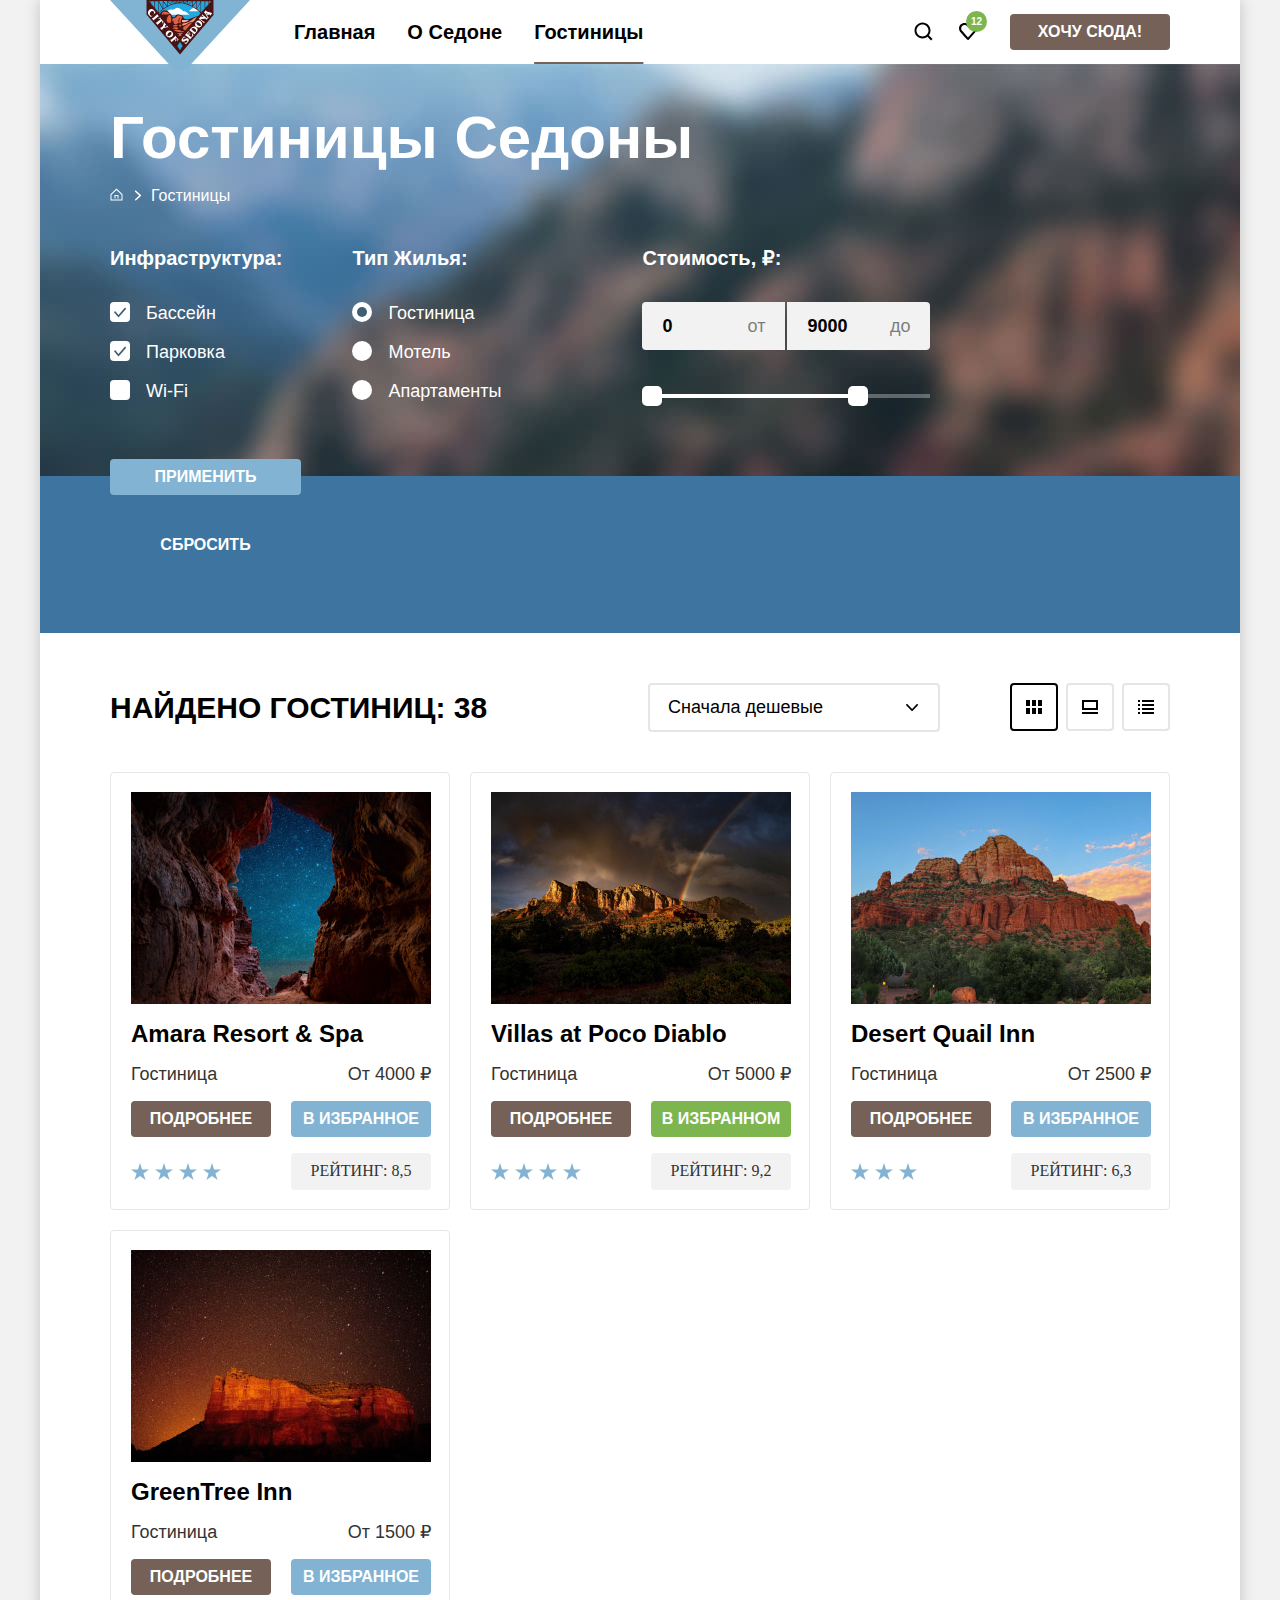
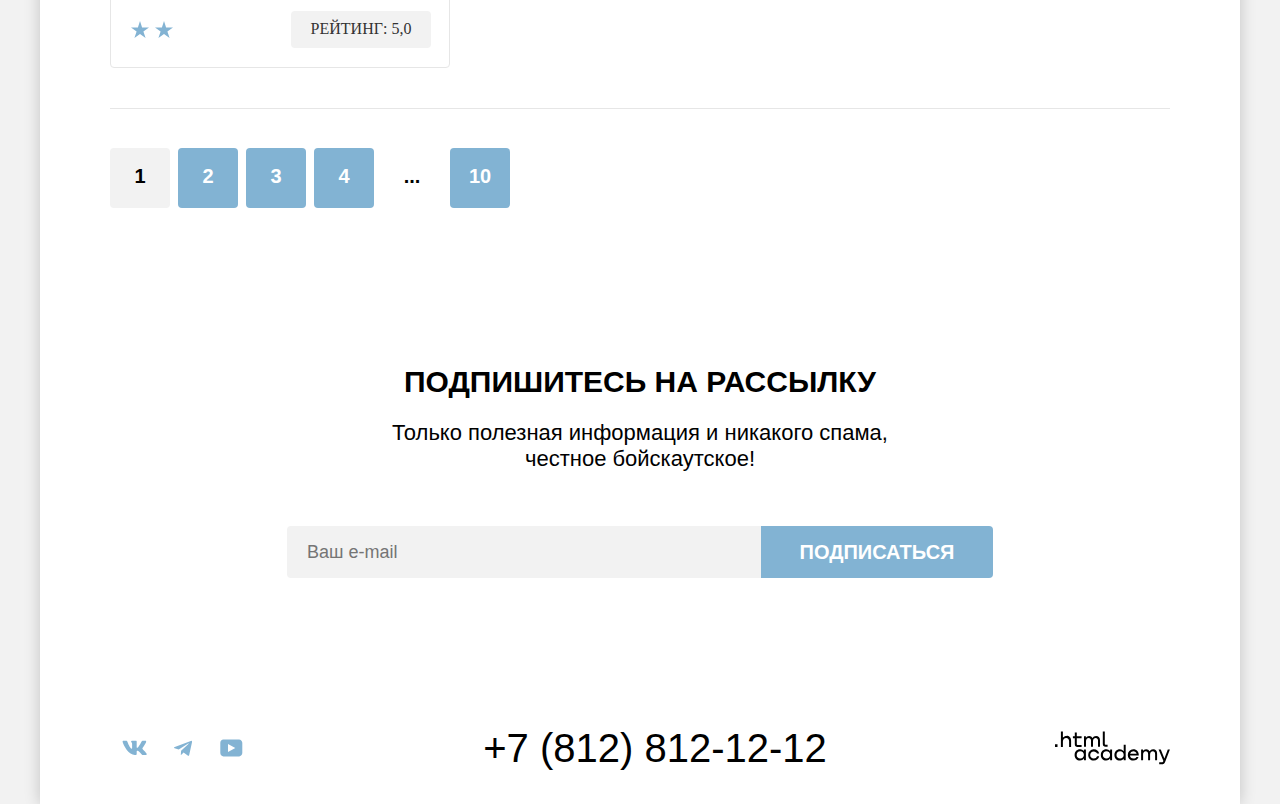
==== commit 44472ed0: "Сделал страницу каталог под РР" ====
--- a/catalog.html
+++ b/catalog.html
@@ -28,16 +28,20 @@
           <ul class="navigation-list navigation-user">
             <li class="navigation-item">
               <a class="navigation-link navigation-link-user navigation-link-search" href="#">
-                <svg class="navigation-icon" aria-hidden="true" focusable="false" xmlns="http://www.w3.org/2000/svg" width="19" height="19" fill="none" viewBox="0 0 19 19">
-                  <path d="m18.5 17.008-3.7-3.68c1-1.292 1.7-2.983 1.7-4.872C16.5 4.08 12.9.5 8.5.5s-8 3.68-8 8.055c0 4.376 3.6 7.956 8 7.956 1.8 0 3.5-.597 4.9-1.69l3.7 3.679 1.4-1.492Zm-10-2.486c-3.3 0-6-2.685-6-5.967 0-3.282 2.7-5.967 6-5.967s6 2.685 6 5.967c0 3.282-2.7 5.967-6 5.967Z"/>
+                <svg class="navigation-icon" aria-hidden="true" focusable="false" xmlns="http://www.w3.org/2000/svg"
+                  width="19" height="19" fill="none" viewBox="0 0 19 19">
+                  <path
+                    d="m18.5 17.008-3.7-3.68c1-1.292 1.7-2.983 1.7-4.872C16.5 4.08 12.9.5 8.5.5s-8 3.68-8 8.055c0 4.376 3.6 7.956 8 7.956 1.8 0 3.5-.597 4.9-1.69l3.7 3.679 1.4-1.492Zm-10-2.486c-3.3 0-6-2.685-6-5.967 0-3.282 2.7-5.967 6-5.967s6 2.685 6 5.967c0 3.282-2.7 5.967-6 5.967Z" />
                 </svg>
                 <span class="visually-hidden">Поиск.</span>
               </a>
             </li>
             <li class="navigation-item">
               <a class="navigation-link navigation-link-user navigation-user-favorites" href="#">
-                <svg class="navigation-icon navigation-icon-favorites" aria-hidden="true" focusable="false" xmlns="http://www.w3.org/2000/svg" width="18" height="17" fill="none" viewBox="0 0 18 17">
-                  <path d="M8.9 17c-.3 0-.6-.1-.8-.4-5.4-6.1-6.7-7.5-7-7.9C.4 7.8 0 6.6 0 5.4 0 2.4 2.4 0 5.5 0 6.8 0 8 .5 9 1.3 10 .5 11.3 0 12.5 0c3 0 5.5 2.4 5.5 5.4 0 1.3-.5 2.5-1.3 3.4l-7 7.9c-.2.2-.4.3-.8.3Zm-6-9.5c.3.4 3.5 4 6.1 6.9l6.2-7c.5-.5.7-1.2.7-2 0-1.8-1.5-3.3-3.3-3.3-1 0-2 .5-2.7 1.3-.3.3-.6.4-.9.4-.3 0-.6-.2-.8-.4-.7-.8-1.7-1.3-2.7-1.3-1.8 0-3.3 1.5-3.3 3.3-.1.9.3 1.6.7 2.1-.1 0-.1 0 0 0Z"/>
+                <svg class="navigation-icon navigation-icon-favorites" aria-hidden="true" focusable="false"
+                  xmlns="http://www.w3.org/2000/svg" width="18" height="17" fill="none" viewBox="0 0 18 17">
+                  <path
+                    d="M8.9 17c-.3 0-.6-.1-.8-.4-5.4-6.1-6.7-7.5-7-7.9C.4 7.8 0 6.6 0 5.4 0 2.4 2.4 0 5.5 0 6.8 0 8 .5 9 1.3 10 .5 11.3 0 12.5 0c3 0 5.5 2.4 5.5 5.4 0 1.3-.5 2.5-1.3 3.4l-7 7.9c-.2.2-.4.3-.8.3Zm-6-9.5c.3.4 3.5 4 6.1 6.9l6.2-7c.5-.5.7-1.2.7-2 0-1.8-1.5-3.3-3.3-3.3-1 0-2 .5-2.7 1.3-.3.3-.6.4-.9.4-.3 0-.6-.2-.8-.4-.7-.8-1.7-1.3-2.7-1.3-1.8 0-3.3 1.5-3.3 3.3-.1.9.3 1.6.7 2.1-.1 0-.1 0 0 0Z" />
                 </svg>
                 <span class="visually-hidden">Избранное.</span>
                 <span class="favorites-number">12</span>
@@ -160,47 +164,50 @@
             </section>
           </div>
         </div>
-        <div class="view-filter catalog-hotels">
-          <p class="catalog-hotels-text">Найдено гостиниц: 38</p>
-          <select class="select-control" aria-label="Сортировка">
-            <option value="popular">Сначала популярные</option>
-            <option value="cheap" selected>Сначала дешевые</option>
-            <option value="expensive">Сначала дорогие</option>
-          </select>
-          <ul class="view-button-filter-list">
-            <li class="view-button-filter-item">
-              <a class="view-button view-button-current" href="#">
-                <svg xmlns="http://www.w3.org/2000/svg" width="16" height="14" fill="none" viewBox="0 0 16 14">
-                  <path fill="#000"
-                    d="M4 0H0v6h4V0ZM16 0h-4v6h4V0ZM10 0H6v6h4V0ZM4 8H0v6h4V8ZM16 8h-4v6h4V8ZM10 8H6v6h4V8Z" />
-                </svg>
-                <span class="visually-hidden">Показать карточки.</span>
-              </a>
-            </li>
-            <li class="view-button-filter-item">
-              <a class="view-button" href="#">
-                <svg xmlns="http://www.w3.org/2000/svg" width="16" height="14" fill="none" viewBox="0 0 16 14">
-                  <path fill="#000" d="M16 12H0v2h16v-2ZM14 2v6H2V2h12Zm2-2H0v10h16V0Z" />
-                </svg>
-                <span class="visually-hidden">Показать одну карточку с описанием.</span>
-              </a>
-            </li>
-            <li class="view-button-filter-item">
-              <a class="view-button" href="#">
-                <svg xmlns="http://www.w3.org/2000/svg" width="16" height="14" fill="none" viewBox="0 0 16 14">
-                  <path fill="#000"
-                    d="M2 0H0v2h2V0ZM16 0H4v2h12V0ZM2 4H0v2h2V4ZM16 4H4v2h12V4ZM2 8H0v2h2V8ZM16 8H4v2h12V8ZM2 12H0v2h2v-2ZM16 12H4v2h12v-2Z" />
-                </svg>
-                <span class="visually-hidden">Показать список.</span>
-              </a>
-            </li>
-          </ul>
-        </div>
-        <section class="catalog-hotels">
+        <div class="view-filter">
+          <div class="search-result">
+            <p class="catalog-hotels-text">Найдено гостиниц: 38</p>
+          </div>
+          <div class="right-filter">
+            <select class="select-control" aria-label="Сортировка">
+              <option value="popular">Сначала популярные</option>
+              <option value="cheap" selected>Сначала дешевые</option>
+              <option value="expensive">Сначала дорогие</option>
+            </select>
+            <ul class="view-button-filter-list">
+              <li class="view-button-filter-item">
+                <a class="view-button view-button-current" href="#">
+                  <svg xmlns="http://www.w3.org/2000/svg" width="16" height="14" fill="none" viewBox="0 0 16 14">
+                    <path fill="#000" d="M4 0H0v6h4V0ZM16 0h-4v6h4V0ZM10 0H6v6h4V0ZM4 8H0v6h4V8ZM16 8h-4v6h4V8ZM10 8H6v6h4V8Z" />
+                  </svg>
+                  <span class="visually-hidden">Показать карточки.</span>
+                </a>
+              </li>
+              <li class="view-button-filter-item">
+                <a class="view-button" href="#">
+                  <svg xmlns="http://www.w3.org/2000/svg" width="16" height="14" fill="none" viewBox="0 0 16 14">
+                    <path fill="#000" d="M16 12H0v2h16v-2ZM14 2v6H2V2h12Zm2-2H0v10h16V0Z" />
+                  </svg>
+                  <span class="visually-hidden">Показать одну карточку с описанием.</span>
+                </a>
+              </li>
+              <li class="view-button-filter-item">
+                <a class="view-button" href="#">
+                  <svg xmlns="http://www.w3.org/2000/svg" width="16" height="14" fill="none" viewBox="0 0 16 14">
+                    <path fill="#000"
+                      d="M2 0H0v2h2V0ZM16 0H4v2h12V0ZM2 4H0v2h2V4ZM16 4H4v2h12V4ZM2 8H0v2h2V8ZM16 8H4v2h12V8ZM2 12H0v2h2v-2ZM16 12H4v2h12v-2Z" />
+                  </svg>
+                  <span class="visually-hidden">Показать список.</span>
+                </a>
+              </li>
+            </ul>
+         </div>
+         </div>
+        <section class="catalog-hotels" data-test="catalog">
           <h2 class="visually-hidden">Результаты поиска.</h2>
           <ul class="product-list">
             <li class="product-card">
-              <a class="product-card-link">
+              <a class="product-card-link" href="#">
                 <img class="product-card-image" src="images/content/hotel-amara.jpg" alt="первый отель">
                 <h3 class="product-card-title">Amara Resort & Spa</h3>
               </a>
@@ -214,21 +221,21 @@
               <span class="hotel-card-rating">Рейтинг: 8,5</span>
             </li>
             <li class="product-card">
-              <a class="product-card-link">
+              <a class="product-card-link" href="#">
                 <img class="product-card-image" src="images/content/hotel-villas.jpg" alt="второй отель">
-                <h3 class="product-card-title">AVillas at Poco Diablo</h3>
+                <h3 class="product-card-title">Villas at Poco Diablo</h3>
               </a>
               <b class="product-card-type">Гостиница</b>
               <b class="product-card-price">От 5000 ₽</b>
               <a class="hotel-card-button-about button button-brown" href="#">Подробнее</a>
-              <button class="button button-blue hotel-card-button current-green-button" href="#">В Избранное</button>
+              <button class="button button-blue hotel-card-button current-green-button" href="#">В Избранном</button>
               <p class="rating-area">
                 <img class="product-card-rating" src="images/rating-4.svg" alt="Четыре звезды">
               </p>
               <span class="hotel-card-rating">Рейтинг: 9,2</span>
             </li>
             <li class="product-card">
-              <a class="product-card-link">
+              <a class="product-card-link" href="#">
                 <img class="product-card-image" src="images/content/hotel-desert.jpg" alt="третий отель">
                 <h3 class="product-card-title">Desert Quail Inn</h3>
               </a>
@@ -242,7 +249,7 @@
               <span class="hotel-card-rating">Рейтинг: 6,3</span>
             </li>
             <li class="product-card">
-              <a class="product-card-link">
+              <a class="product-card-link" href="#">
                 <img class="product-card-image" src="images/content/hotel-greentree.jpg" alt="четверты отель">
                 <h3 class="product-card-title">GreenTree Inn</h3>
               </a>
@@ -253,34 +260,43 @@
               <p class="rating-area">
                 <img class="product-card-rating" src="images/rating-2.svg" alt="две звезды">
               </p>
-              <span class="hotel-card-rating">Рейтинг: 5</span>
-            </li>
-          </ul>
-          <div class="pagination-container">
-            <ul class="pagination">
-              <li class="pagination-item">
-                <a class="pagination-link pagination-current">1</a>
-              </li>
-              <li class="pagination-item">
-                <a class="pagination-link" href="#">2</a>
-              </li>
-              <li class="pagination-item">
-                <a class="pagination-link" href="#">3</a>
-              </li>
-              <li class="pagination-item">
-                <a class="pagination-link" href="#">4</a>
-              </li>
-              <li class="pagination-item">
-                <a class="pagination-link" href="#">...</a>
-              </li>
-              <li class="pagination-item">
-                <a class="pagination-link" href="#">10</a>
-              </li>
-            </ul>
+              <span class="hotel-card-rating">Рейтинг: 5,0</span>
+            </li>
+          </ul>
+          <ul class="pagination">
+            <li class="pagination-item">
+              <a class="pagination-link pagination-current">1
+                <span class="visually-hidden">Первая страница.</span>
+              </a>
+            </li>
+            <li class="pagination-item">
+              <a class="pagination-link pagination-link-state" href="#">2
+                <span class="visually-hidden">Вторая страница.</span>
+              </a>
+            </li>
+            <li class="pagination-item">
+              <a class="pagination-link pagination-link-state" href="#">3
+                <span class="visually-hidden">Третья страница.</span>
+              </a>
+            </li>
+            <li class="pagination-item">
+              <a class="pagination-link pagination-link-state" href="#">4
+                <span class="visually-hidden">Четвертая страница.</span>
+              </a>
+            </li>
+            <li class="pagination-item">
+              <span class="pagination-link more-pages">...</span>
+            </li>
+            <li class="pagination-item">
+              <a class="pagination-link pagination-link-state" href="#">10
+                <span class="visually-hidden">Десятая страница.</span>
+              </a>
+            </li>
+          </ul>
         </section>
-        <section class="email-catalog">
-          <h2 class="email-title-catalog">Подпишитесь на рассылку</h2>
-          <p class="email-text">Только полезная информация и никакого спама, честное бойскаутское!</p>
+        <section class="email-inner center" data-test="email">
+          <h2 class="email-title-inner subscribe-title">Подпишитесь на рассылку</h2>
+          <p class="email-text">Только полезная информация и никакого спама, <br> честное бойскаутское!</p>
           <form class="subscribe-form" action="https://echo.htmlacademy.ru/" method="post">
             <label for="subscribe-email">
               <span class="visually-hidden">E-mail.</span>
--- a/styles/styles.css
+++ b/styles/styles.css
@@ -1,4 +1,11 @@
-@font-face{
+/*
+* Prefixed by https://autoprefixer.github.io
+* PostCSS: v8.4.14,
+* Autoprefixer: v10.4.7
+* Browsers: last 4 version
+*/
+
+@font-face {
   font-family: "PT Sans";
   font-style: normal;
   font-weight: 400;
@@ -6,7 +13,7 @@
   font-display: swap;
 }
 
-@font-face{
+@font-face {
   font-family: "PT Sans";
   font-style: normal;
   font-weight: 700;
@@ -31,7 +38,6 @@
 }
 
 
-
 body {
   height: 100%;
   margin: 0;
@@ -40,7 +46,7 @@
   font-size: 18px;
   line-height: 21px;
   color: #333333;
-  background-color: #f2f2f2;
+  background-color: #F2F2F2;
 }
 
 .container {
@@ -49,20 +55,20 @@
   display: flex;
   -webkit-box-orient: vertical;
   -webkit-box-direction: normal;
-      -ms-flex-direction: column;
-          flex-direction: column;
+  -ms-flex-direction: column;
+  flex-direction: column;
   background-color: #ffffff;
   margin: 0 auto;
   width: 1200px;
   min-height: 100%;
   -webkit-box-shadow: 0 0 15px rgba(0, 0, 0, 0.2);
-          box-shadow: 0 0 15px rgba(0, 0, 0, 0.2);
+  box-shadow: 0 0 15px rgba(0, 0, 0, 0.2);
 }
 
 .main-conteiner {
   -webkit-box-flex: 1;
-      -ms-flex-positive: 1;
-          flex-grow: 1;
+  -ms-flex-positive: 1;
+  flex-grow: 1;
 }
 
 
@@ -74,7 +80,7 @@
   display: -ms-flexbox;
   display: flex;
   -ms-flex-wrap: wrap;
-      flex-wrap: wrap;
+  flex-wrap: wrap;
   z-index: 1;
 }
 
@@ -112,7 +118,7 @@
   display: -ms-flexbox;
   display: flex;
   -ms-flex-wrap: wrap;
-      flex-wrap: wrap;
+  flex-wrap: wrap;
 }
 
 .navigation-link {
@@ -141,8 +147,8 @@
   max-width: 350px;
   margin-left: auto;
   -webkit-box-pack: end;
-      -ms-flex-pack: end;
-          justify-content: flex-end;
+  -ms-flex-pack: end;
+  justify-content: flex-end;
 }
 
 .navigation-user-item {
@@ -194,8 +200,8 @@
   display: -ms-flexbox;
   display: flex;
   -webkit-box-align: center;
-      -ms-flex-align: center;
-          align-items: center;
+  -ms-flex-align: center;
+  align-items: center;
 }
 
 .visually-hidden {
@@ -207,7 +213,7 @@
   padding: 0;
   white-space: nowrap;
   -webkit-clip-path: inset(100%);
-          clip-path: inset(100%);
+  clip-path: inset(100%);
   clip: rect(0 0 0 0);
   overflow: hidden;
 }
@@ -222,7 +228,7 @@
   border-radius: 4px;
   cursor: pointer;
   -webkit-box-sizing: border-box;
-          box-sizing: border-box;
+  box-sizing: border-box;
   padding: 8px;
   display: inline-block;
 }
@@ -306,7 +312,7 @@
 
 .navigation-link-current {
   -webkit-text-decoration: underline #756257 solid 2px;
-          text-decoration: underline #756257 solid 2px;
+  text-decoration: underline #756257 solid 2px;
   text-underline-offset: 18px;
   text-underline-position: under;
 }
@@ -326,21 +332,21 @@
 
 
 /*body*/
-.main-index{
-  width:1200px;
-  margin:0 auto;
+.main-index {
+  width: 1200px;
+  margin: 0 auto;
 }
 
 
 .hero {
   background-image: url("../images/index-background.jpg");
-  color:#FFFFFF;
-  background-color:#3e75a0;
+  color: #FFFFFF;
+  background-color: #3e75a0;
   background-size: 100% auto;
   background-repeat: no-repeat;
-  padding-top:51px;
-  padding-bottom:82px;
-  margin-bottom:69px;
+  padding-top: 51px;
+  padding-bottom: 82px;
+  margin-bottom: 69px;
   position: relative;
 }
 
@@ -350,184 +356,302 @@
   margin: 0 auto;
 }
 
-.hero::after{
-  content:"";
-  background-image:url("../images/icons/vector.svg");
+.hero::after {
+  content: "";
+  background-image: url("../images/icons/vector.svg");
   background-repeat: no-repeat;
-  position:absolute;
-  width:1200px;
-  height:57px;
-  bottom:0;
-}
-.center{
+  position: absolute;
+  width: 100%;
+  height: 57px;
+  bottom: 0;
+}
+
+.center {
   text-align: center;
 }
 
-/*Приемущества*/
-.advantages {
-  text-align: center;
-  background-color: #ffffff;
-}
-
-.advantages-subtitle {
-  font-size: normal;
+.slogan,
+.search-hotel-title,
+.subscribe-title {
+  font-size: 30px;
   line-height: 36px;
   font-weight: 700;
   color: #000000;
-  text-align: center;
   text-transform: uppercase;
   margin: 0;
-  padding-left: 290px;
-  padding-right: 290px;
-  padding-top: 64px;
-}
-.advantages-text {
+}
+
+.slogan-text,
+.search-hotel-text {
   font-size: 22px;
   line-height: 26px;
   margin: 0;
-  padding-left: 275px;
-  padding-right: 275px;
-}
-.advantages-subtitle-about {
-  margin-bottom: 25px;
-}
-
-.advantages-text-about {
-  margin-bottom: 90px;
-}
-
+}
+
+.slogan-about {
+  margin: 0 70px 25px 70px;
+}
+
+.slogan-text-about {
+  margin: 0 70px 90px 70px;
+}
+
+.advantages-list {
+  margin: 0;
+  padding: 0;
+  margin-bottom: 64px;
+  list-style-type: none;
+  display: -ms-grid;
+  display: grid;
+  -ms-grid-columns: (400px)[3];
+  grid-template-columns: repeat(3, 400px);
+  -ms-grid-rows: (-webkit-min-content)[3];
+  -ms-grid-rows: (min-content)[3];
+  grid-template-rows: repeat(3, -webkit-min-content);
+  grid-template-rows: repeat(3, min-content);
+  grid-auto-flow: row dense;
+}
+
+.advantages-list > *:nth-child(1) {
+  -ms-grid-row: 1;
+  -ms-grid-column: 1;
+}
+
+.advantages-list > *:nth-child(2) {
+  -ms-grid-row: 1;
+  -ms-grid-column: 2;
+}
+
+.advantages-list > *:nth-child(3) {
+  -ms-grid-row: 1;
+  -ms-grid-column: 3;
+}
+
+.advantages-list > *:nth-child(4) {
+  -ms-grid-row: 2;
+  -ms-grid-column: 1;
+}
+
+.advantages-list > *:nth-child(5) {
+  -ms-grid-row: 2;
+  -ms-grid-column: 2;
+}
+
+.advantages-list > *:nth-child(6) {
+  -ms-grid-row: 2;
+  -ms-grid-column: 3;
+}
+
+.advantages-list > *:nth-child(7) {
+  -ms-grid-row: 3;
+  -ms-grid-column: 1;
+}
+
+.advantages-list > *:nth-child(8) {
+  -ms-grid-row: 3;
+  -ms-grid-column: 2;
+}
+
+.advantages-list > *:nth-child(9) {
+  -ms-grid-row: 3;
+  -ms-grid-column: 3;
+}
+
+.advantages-item-block {
+  -webkit-box-sizing: border-box;
+  box-sizing: border-box;
+  padding: 102px 85px;
+  width: 400px;
+}
+
+.advantages-item-container {
+  display: -webkit-box;
+  display: -ms-flexbox;
+  display: flex;
+  grid-column: 1/-1;
+}
+
+.container-reverse {
+  -webkit-box-orient: horizontal;
+  -webkit-box-direction: reverse;
+  -ms-flex-direction: row-reverse;
+  flex-direction: row-reverse;
+}
+
+.advantages-image-container {
+  margin: 0;
+  width: 800px;
+  height: 385px;
+}
+
+.advantages-title,
+.services-title {
+  font-size: 24px;
+  line-height: 28px;
+  font-weight: 700;
+  color: #000000;
+  text-transform: uppercase;
+  margin: 0;
+}
+
+.advantages-description,
 .advantages-title {
-  font-family: "PT Sans";
+  margin: 0 auto;
+}
+
+.advantages-title {
+  margin-bottom: 62px;
+}
+
+.advantages-description {
+  position: relative;
+}
+
+.decorative-line-white::before {
+  content: "";
+  width: 60px;
+  height: 2px;
+  background-color: rgba(255, 255, 255, 0.3);
+  position: absolute;
+  right: 50%;
+  margin-right: -30px;
+  top: -30px;
+}
+
+.decorative-line-grey::before {
+  content: "";
+  width: 60px;
+  height: 2px;
+  background-color: rgba(0, 0, 0, 0.3);
+  position: absolute;
+  right: 50%;
+  margin-right: -30px;
+  top: -30px;
+}
+
+.dark-blue {
+  color: #ffffff;
+  background-color: #82b3d3;
+}
+
+.blue {
+  background-color: rgba(131, 179, 211, 0.2);
+  padding: 112px 85px;
+}
+
+.light-blue {
+  background-color: rgba(131, 179, 211, 0.1);
+  padding: 112px 85px;
+}
+
+/*Приезжай, услуги*/
+
+.search-hotel-title {
+  margin-bottom: 20px;
+}
+
+.slogan-services {
+  margin: 0 70px 20px 70px;
+}
+
+.slogan-text-services {
+  margin: 0 70px 64px 70px;
+}
+
+.services-list {
+  margin: 0;
+  padding: 0;
+  display: -webkit-box;
+  display: -ms-flexbox;
+  display: flex;
+  -ms-flex-wrap: wrap;
+      flex-wrap: wrap;
+  list-style-type: none;
+}
+
+.services-item {
+  width: 400px;
+  height: 385px;
+  padding: 183px 85px 81px 85px;
+  -webkit-box-sizing: border-box;
+          box-sizing: border-box;
+  position: relative;
+
+
+}
+
+.services-icon-house {
+  background: rgba(131, 179, 211, 0.12);
+}
+
+.services-name {
+  font-family: 'PT Sans';
   font-style: normal;
+  font-weight: 700;
   font-size: 24px;
   line-height: 28px;
   text-align: center;
   text-transform: uppercase;
-}
-
-.advantage-description {
-  font-family: "PT Sans";
+  color: #000000;
+  -webkit-box-flex: 0;
+      -ms-flex: none;
+          flex: none;
+  -webkit-box-ordinal-group: 2;
+      -ms-flex-order: 1;
+          order: 1;
+  -ms-flex-item-align: stretch;
+      -ms-grid-row-align: stretch;
+      align-self: stretch;
+  -ms-flex-positive: 0;
+      flex-grow: 0;
+}
+
+.services-text {
+  margin: 0;
+  font-family: 'PT Sans';
   font-style: normal;
-  text-align: center;
-}
-
-.advantages-list {
-  margin: 0;
-  padding: 0;
-  list-style-type: none;
-  display: flex;
-  flex-wrap: wrap;
-}
-.advantages-item-container {
-  width: 230px;
-  min-height: 200px;
-  padding: 90px 85px;
-}
-
-.advantages-item-color {
-  background: rgba(131, 179, 211, 0.12);
-}
-
-.advantages-item-color-center {
-  background: rgba(131, 179, 211, 0.2);
-}
-
-.advantages-item-wide {
-  display: flex;
-  background-color: #82b3d3;
-}
-.advantages-item-wide-reverse {
-  flex-direction: row-reverse;
-}
-
-/*Приезжай, услуги*/
-
-.services-center {
-  background-color: #ffffff;
-}
-.services-title {
-  margin: 0;
-  padding: 0;
-  font-family: "PT Sans";
-  font-style: normal;
-  font-weight: 700;
-  font-size: 30px;
-  line-height: 36px;
-  text-align: center;
-  text-transform: uppercase;
-  display: flex;
-  padding-left: 347.5px;
-  padding-right: 347.5px;
-  padding-bottom: 20px;
-  padding-top: 64px;
-}
-
-.services-description {
-  margin: 0;
-  padding: 0;
-  font-family: "PT Sans";
-  font-style: normal;
-  font-weight: 400;
-  font-size: 22px;
-  line-height: 26px;
-  text-align: center;
-  padding-top: 20px;
-  padding-bottom: 64px;
-}
-
-.services-list {
-  margin: 0;
-  padding: 0;
-  display: flex;
-  flex-wrap:wrap;
-
-  list-style-type:none;
-}
-
-.services-item {
-  width:400px;
-  padding:183px 85px 81px 85px;
-  box-sizing: border-box;
-  position: relative;
-
-}
-.services-icon-house {
-  background: rgba(131, 179, 211, 0.12);
-}
-
-.services-name {
-  font-weight: 700;
-  font-size: 24px;
-  line-height: 28px;
-  margin-bottom:30px;
-}
-.services-text {
   font-weight: 400;
   font-size: 18px;
   line-height: 21px;
-}
-.services-house::before{
-  content:url("../images/icons/services-house.svg");
+  text-align: center;
+  color: #333333;
+  -webkit-box-flex: 0;
+      -ms-flex: none;
+          flex: none;
+  -webkit-box-ordinal-group: 3;
+      -ms-flex-order: 2;
+          order: 2;
+  -ms-flex-item-align: stretch;
+      -ms-grid-row-align: stretch;
+      align-self: stretch;
+  -ms-flex-positive: 0;
+      flex-grow: 0;
+
+}
+
+.services-house::before {
+  content: url("../images/icons/services-house.svg");
   background-repeat: no-repeat;
   position: absolute;
-  top:81px;
+  top: 88px;
   right: 50%;
   margin-right: -36px;
 }
-.services-food::before{
-  content:url("../images/icons/services-food.svg");
+
+.services-food::before {
+  content: url("../images/icons/services-food.svg");
   background-repeat: no-repeat;
   position: absolute;
-  top:81px;
+  top: 88px;
   right: 50%;
   margin-right: -35px;
 }
 
-.services-souvenir::before{
-  content:url("../images/icons/services-souvenir.svg");
+.services-souvenir::before {
+  content: url("../images/icons/services-souvenir.svg");
   background-repeat: no-repeat;
   position: absolute;
-  top:79px;
+  top: 88px;
   right: 50%;
   margin-right: -38px;
 }
@@ -535,32 +659,12 @@
 /*заинтересовались*/
 
 .search-hotel {
-  margin: 0;
-  padding: 0;
-  padding-top: 96px;
-  padding-bottom: 96px;
-  background-color: #ffffff;
-  text-align: center;
-}
-.search-hotel-title {
-  margin-bottom:54px;
-  font-family: "PT Sans";
-  font-style: normal;
-  font-weight: 700;
-  font-size: 30px;
-  line-height: 36px;
-  text-transform: uppercase;
-
-}
+  padding: 96px 70px 96px 70px;
+}
+
 
 .search-hotel-text {
-  font-family: "PT Sans";
-  font-style: normal;
-  font-weight: 400;
-  font-size: 22px;
-  line-height: 26px;
-  padding-left: 304px;
-  padding-right: 304px;
+  margin-bottom: 54px;
 }
 
 .buttom-search-hotel {
@@ -583,21 +687,13 @@
   color: #ffffff;
   background-color: #3e75a0;
   background-repeat: no-repeat;
-  background-size: 100% auto;
-  padding-top: 96px;
-  padding-bottom: 104px;
+  background-size: cover;
+  padding: 96px 70px 104px 70px;
 }
 
 .email-title {
   color: #ffffff;
   margin-bottom: 20px;
-  font-family: "PT Sans";
-  font-style: normal;
-  font-weight: 700;
-  font-size: 30px;
-  line-height: 36px;
-  text-transform: uppercase;
-  text-align: center;
 }
 
 .email-text {
@@ -605,16 +701,18 @@
   line-height: 26px;
   margin: 0;
   margin-bottom: 54px;
-  font-family: "PT Sans";
-  font-style: normal;
-  font-weight: 400;
-  text-align: center;
 }
 
 .subscribe-form {
-  display: flex;
-  justify-content: center;
-}
+  display: -webkit-box;
+  display: -ms-flexbox;
+  display: flex;
+  -webkit-box-pack: center;
+      -ms-flex-pack: center;
+          justify-content: center;
+
+}
+
 .field {
   font-family: "PT Sans", sans-serif;
   font-style: normal;
@@ -640,124 +738,139 @@
   border-radius: 0 4px 4px 0;
   width: 232px;
 }
+
 /* footer*/
 
-.page-footer{
-  display: flex;
-  flex-wrap: wrap;
+.page-footer {
+  display: -webkit-box;
+  display: -ms-flexbox;
+  display: flex;
+  -ms-flex-wrap: wrap;
+      flex-wrap: wrap;
   width: 1060px;
   margin: 0 auto;
-  justify-content: space-between;
+  -webkit-box-pack: justify;
+      -ms-flex-pack: justify;
+          justify-content: space-between;
   padding-top: 45px;
   padding-bottom: 35px;
-  align-items: center;
-}
-
-.footer-contacts-phone{
+  -webkit-box-align: center;
+      -ms-flex-align: center;
+          align-items: center;
+}
+
+.footer-contacts-phone {
   font-size: 40px;
   line-height: 40px;
   font-style: normal;
-  color:#000000;
+  color: #000000;
   text-decoration: none;
   margin-left: -25px;
 }
 
-.footer-social{
+.footer-social {
   width: 170px;
 }
 
-.footer-social-list{
-  display: flex;
-  flex-wrap: wrap;
+.footer-social-list {
+  display: -webkit-box;
+  display: -ms-flexbox;
+  display: flex;
+  -ms-flex-wrap: wrap;
+      flex-wrap: wrap;
   list-style-type: none;
   margin: 0;
   padding: 0;
 }
 
-.footer-social-item{
+.footer-social-item {
   min-width: 48px;
   min-height: 40px;
 }
 
-.footer-social-button{
-  display: flex;
-}
-
-.vkontakte{
+.footer-social-button {
+  display: -webkit-box;
+  display: -ms-flexbox;
+  display: flex;
+}
+
+.vkontakte {
   padding: 13px 12px;
 }
 
-.telegram{
+.telegram {
   padding: 13px 15px;
 }
 
-.youtube{
+.youtube {
   padding: 12px 13px;
 }
 
-.footer-social-icon{
+.footer-social-icon {
   fill: #83B3D3;
 }
 
-.footer-social-button:hover .footer-social-icon{
+.footer-social-button:hover .footer-social-icon {
   fill: #68A2CA;
 }
 
-.footer-social-button:focus .footer-social-icon{
+.footer-social-button:focus .footer-social-icon {
   fill: #68A2CA;
 }
 
-.footer-social-button:focus{
+.footer-social-button:focus {
   outline: none;
 }
 
-.footer-social-button:active .footer-social-icon{
+.footer-social-button:active .footer-social-icon {
   fill: rgba(104, 162, 202, 0.3);
 }
 
-.footer-contacts{
+.footer-contacts {
   max-width: 350px;
 }
 
-.footer-contacts-phone:hover{
+.footer-contacts-phone:hover {
   color: #756157;
 }
 
-.footer-contacts-phone:focus{
+.footer-contacts-phone:focus {
   color: #756157;
   outline: none;
 }
 
-.footer-contacts-phone:active{
+.footer-contacts-phone:active {
   color: rgba(117, 97, 87, 0.3);
 }
 
-.footer-creator-image{
+.footer-creator-image {
   width: 115px;
-  display: flex;
-}
-
-.academy-logo{
+  display: -webkit-box;
+  display: -ms-flexbox;
+  display: flex;
+}
+
+.academy-logo {
   display: block;
 }
 
-.logo-html-academy{
+.logo-html-academy {
   fill: #000000;
 }
 
-.footer-creator-image:hover .logo-html-academy{
+.footer-creator-image:hover .logo-html-academy {
   fill: #756157;
 }
 
-.footer-creator-image:focus .logo-html-academy{
+.footer-creator-image:focus .logo-html-academy {
   fill: #756157;
 }
 
-.footer-creator-image:focus{
+.footer-creator-image:focus {
   outline: none;
 }
 
-.footer-creator-image:active .logo-html-academy:active{
+.footer-creator-image:active .logo-html-academy:active {
   fill: rgba(117, 97, 87, 0.3);
 }
 
@@ -789,62 +902,48 @@
 }
 
 /*хлебные крошки*/
-/*
+
 .breadcrumbs {
-    list-style-type: none;
-  display: flex;
-  flex-wrap: wrap;
+  list-style-type: none;
+  display: -webkit-box;
+  display: -ms-flexbox;
+  display: flex;
+  -ms-flex-wrap: wrap;
+      flex-wrap: wrap;
   margin: 0;
   padding: 0;
-  margin-bottom:40px;
-  align-items: center;
-}
-
-.breadcrumbs-item {
-  margin-right: 10px;
-}
-
-.button .select-control-hotel {
-  width: 48px;
-  height: 48px;
-}
-*/
-.breadcrumbs{
-  list-style-type: none;
-  display: flex;
-  flex-wrap: wrap;
-  margin: 0;
-  padding: 0;
-  margin-bottom:40px;
-  align-items: center;
-}
-
-.breadcrumbs-icon{
+  margin-bottom: 40px;
+  -webkit-box-align: center;
+      -ms-flex-align: center;
+          align-items: center;
+}
+
+.breadcrumbs-icon {
   padding-top: 4px;
   padding-bottom: 5px;
 }
 
-.item-icon{
+.item-icon {
   min-width: 12px;
   min-height: 12px;
 }
 
-.breadcrumbs-item a{
+.breadcrumbs-item a {
   font-size: 16px;
   text-decoration: none;
 }
 
-.breadcrumbs-icon-state{
+.breadcrumbs-icon-state {
   fill: #FFFFFF;
 }
 
-.breadcrumbs-item{
+.breadcrumbs-item {
   margin-right: 28px;
   position: relative;
   display: block;
 }
 
-.breadcrumbs-item::after{
+.breadcrumbs-item::after {
   content: url("../images/icons/arrow-white.svg");
   width: 7px;
   height: 10px;
@@ -852,59 +951,62 @@
   right: -18px;
 }
 
-.breadcrumbs-item:last-child::after{
-  content:none;
-}
-
-.breadcrumbs-link{
-  color:#FFFFFF;
-}
-
-.breadcrumbs-link:hover .breadcrumbs-icon-state{
+.breadcrumbs-item:last-child::after {
+  content: none;
+}
+
+.breadcrumbs-link {
+  color: #FFFFFF;
+}
+
+.breadcrumbs-link:hover .breadcrumbs-icon-state {
   fill: rgba(255, 255, 255, 0.6);
 }
 
-.breadcrumbs-link:focus .breadcrumbs-icon-state{
+.breadcrumbs-link:focus .breadcrumbs-icon-state {
   fill: #FFFFFF;
 }
 
-.breadcrumbs-link:active .breadcrumbs-icon-state{
+.breadcrumbs-link:active .breadcrumbs-icon-state {
   fill: rgba(255, 255, 255, 0.3);
 }
 
-.breadcrumbs-item:not(:last-child) .breadcrumbs-link-state:hover{
+.breadcrumbs-item:not(:last-child) .breadcrumbs-link-state:hover {
   color: rgba(255, 255, 255, 0.6);
 }
 
-.breadcrumbs-item:not(:last-child) .breadcrumbs-link-state:focus{
+.breadcrumbs-item:not(:last-child) .breadcrumbs-link-state:focus {
   color: #FFFFFF;
 }
 
-.breadcrumbs-item:not(:last-child) .breadcrumbs-link-state:active{
+.breadcrumbs-item:not(:last-child) .breadcrumbs-link-state:active {
   color: rgba(255, 255, 255, 0.3);
 }
 
 /*параметры поиска*/
 
 /* hotels-filter */
-.hotels-filter{
-  display: flex;
-  flex-wrap: wrap;
-}
-
-.hotels-filter-list{
+.hotels-filter {
+  display: -webkit-box;
+  display: -ms-flexbox;
+  display: flex;
+  -ms-flex-wrap: wrap;
+      flex-wrap: wrap;
+}
+
+.hotels-filter-list {
   list-style-type: none;
   margin: 0;
   padding: 0;
 }
 
 .hotels-filter-group:disabled,
-.hotels-filter-group-price:disabled{
+.hotels-filter-group-price:disabled {
   opacity: 0.5;
   cursor: default;
 }
 
-.hotels-filter-title{
+.hotels-filter-title {
   font-size: 20px;
   line-height: 24px;
   font-weight: 700;
@@ -912,24 +1014,24 @@
   margin-bottom: 32px;
 }
 
-.hotels-filter-group{
+.hotels-filter-group {
   width: 150px;
   margin: 0;
   padding: 0;
   border: 0;
 }
 
-.comfort{
+.comfort {
   margin-right: 70px;
 }
 
-.control-checkbox{
+.control-checkbox {
   position: relative;
   display: block;
   padding-left: 36px;
 }
 
-.control-mark{
+.control-mark {
   position: absolute;
   width: 20px;
   height: 20px;
@@ -938,48 +1040,48 @@
   cursor: pointer;
 }
 
-.control-mark-checkbox{
+.control-mark-checkbox {
   border-radius: 4px;
 }
 
-.control-mark-radio{
+.control-mark-radio {
   border-radius: 50%;
 }
 
 .checkbox-item[type="checkbox"]:hover + .control-mark,
-.radio-item[type="radio"]:hover + .control-mark{
+.radio-item[type="radio"]:hover + .control-mark {
   outline: none;
   opacity: 0.5;
 }
 
 .checkbox-item[type="checkbox"]:hover ~ .control-label,
-.radio-item[type="radio"]:hover ~ .control-label{
+.radio-item[type="radio"]:hover ~ .control-label {
   color: rgba(255, 255, 255, 0.5)
 }
 
 .checkbox-item[type="checkbox"]:focus + .control-mark,
-.radio-item[type="radio"]:focus + .control-mark{
+.radio-item[type="radio"]:focus + .control-mark {
   outline: 3px solid #83B3D3;
 }
 
 .checkbox-item[type="checkbox"]:active + .control-mark,
-.radio-item[type="radio"]:active + .control-mark{
+.radio-item[type="radio"]:active + .control-mark {
   outline: none;
   opacity: 0.3;
 }
 
 .checkbox-item[type="checkbox"]:active ~ .control-label,
-.radio-item[type="radio"]:active ~ .control-label{
+.radio-item[type="radio"]:active ~ .control-label {
   color: rgba(255, 255, 255, 0.3)
 }
 
-.checkbox-item[type="checkbox"]:checked + .control-mark{
+.checkbox-item[type="checkbox"]:checked + .control-mark {
   background-image: url("../images/icons/checkbox.svg");
   background-repeat: no-repeat;
   background-position: center;
 }
 
-.radio-item[type="radio"]:checked + .control-mark::after{
+.radio-item[type="radio"]:checked + .control-mark::after {
   content: "";
   width: 10px;
   height: 10px;
@@ -990,57 +1092,64 @@
   bottom: 5px;
 }
 
-.control-label{
+.control-label {
   line-height: 23px;
   cursor: pointer;
 }
 
-.hotels-filter-item:not(:last-child){
+.hotels-filter-item:not(:last-child) {
   margin-bottom: 16px;
 }
 
-.type-house{
+.type-house {
   margin-right: 140px;
 }
 
-.control-radio{
+.control-radio {
   position: relative;
   display: block;
   padding-left: 36px;
 }
 
-.hotels-filter-group-price{
+.hotels-filter-group-price {
   width: 288px;
   border: 0;
   margin: 0;
   padding: 0;
   margin-right: 70px;
-  flex-shrink: 0;
+  -ms-flex-negative: 0;
+      flex-shrink: 0;
 }
 
 .range-input::-webkit-outer-spin-button,
-.range-input::-webkit-inner-spin-button{
-  appearance: none;
-  margin: 0;
-}
-
-.range-wrapper-inputs{
-  display: flex;
-  justify-content: space-between;
+.range-input::-webkit-inner-spin-button {
+  -webkit-appearance: none;
+          appearance: none;
+  margin: 0;
+}
+
+.range-wrapper-inputs {
+  display: -webkit-box;
+  display: -ms-flexbox;
+  display: flex;
+  -webkit-box-pack: justify;
+      -ms-flex-pack: justify;
+          justify-content: space-between;
   margin-bottom: 44px;
 }
 
-.range-input{
+.range-input {
   width: 143px;
-  padding:12px 20px;
-  box-sizing: border-box;
-  font:inherit;
+  padding: 12px 20px;
+  -webkit-box-sizing: border-box;
+          box-sizing: border-box;
+  font: inherit;
   line-height: 24px;
   font-weight: 700;
   background-color: #F2F2F2;
 }
 
-.range-input:hover{
+.range-input:hover {
   background-color: #E6E6E6;
 }
 
@@ -1048,43 +1157,43 @@
   outline:3px solid #83B3D3;
 } */
 
-.range-input:active{
+.range-input:active {
   outline: 2px solid #000000;
 }
 
 .range-input:disabled,
-.range-toggle:disabled{
+.range-toggle:disabled {
   opacity: 0.5;
   cursor: default;
 }
 
-.range-input-min{
+.range-input-min {
   border-bottom-left-radius: 4px;
   border-top-left-radius: 4px;
   border: none;
   padding-right: 31px;
 }
 
-.range-input-max{
+.range-input-max {
   border-bottom-right-radius: 4px;
   border-top-right-radius: 4px;
   border: none;
   padding-right: 34px;
 }
 
-.range-scale{
+.range-scale {
   position: relative;
   height: 4px;
   background-color: rgba(255, 255, 255, 0.3)
 }
 
-.range-bar{
-  position: absolute;
-  height:4px;
+.range-bar {
+  position: absolute;
+  height: 4px;
   background-color: #FFFFFF;
 }
 
-.range-toggle{
+.range-toggle {
   position: absolute;
   width: 20px;
   height: 20px;
@@ -1094,31 +1203,31 @@
   cursor: pointer;
 }
 
-.range-toggle:hover{
+.range-toggle:hover {
   background-color: #FFFFFF;
 }
 
 .range-toggle:active,
-.range-toggle:focus{
+.range-toggle:focus {
   background-color: #FFFFFF;
   outline: 3px solid #83B3D3;
 }
 
-.toggle-min{
+.toggle-min {
   top: -8px;
   left: 0;
 }
 
-.toggle-max{
+.toggle-max {
   top: -8px;
   right: 0;
 }
 
-.filter-price-container{
+.filter-price-container {
   position: relative;
 }
 
-.catalog-filter-label{
+.catalog-filter-label {
   line-height: 24px;
   position: absolute;
   color: rgba(0, 0, 0, 0.5);
@@ -1127,42 +1236,42 @@
   margin-bottom: -12px;
 }
 
-.filter-button{
+.filter-button {
   width: 191px;
   padding-top: 56px;
 }
 
-.hotels-filter-button{
+.hotels-filter-button {
   text-align: center;
   width: 191px;
   font-size: 16px;
   line-height: 20px;
 }
 
-.select{
+.select {
   margin-bottom: 32px;
 }
 
-.reset{
+.reset {
   background-color: transparent;
 }
 
-.reset:hover{
+.reset:hover {
   color: rgba(229, 229, 229, 0.5);
 }
 
-.reset:focus{
+.reset:focus {
   color: #FFFFFF;
   outline: 3px solid #83B3D3;
   border-radius: 4px;
 }
 
-.reset:active{
+.reset:active {
   color: rgba(255, 255, 255, 0.3);
   outline: none;
 }
 
-.reset:disabled{
+.reset:disabled {
   color: rgba(255, 255, 255, 0.1);
   outline: none;
   cursor: default;
@@ -1170,153 +1279,247 @@
 
 /*сортировка*/
 
-.view-filter{
-  width:1060px;
-  margin:0 auto;
-  display:flex;
-  flex-wrap: wrap;
-  margin-bottom:40px;
-  align-items: center;
-  justify-content: space-between;
-}
-
-.search-result{
-  max-width:400px;
-}
-
-.right-filter{
-  display:flex;
-  flex-wrap: wrap;
-}
-
-.catalog-hotels-text{
+.view-filter {
+  width: 1060px;
+  margin: 0 auto;
+  display: -webkit-box;
+  display: -ms-flexbox;
+  display: flex;
+  -ms-flex-wrap: wrap;
+      flex-wrap: wrap;
+  margin-bottom: 40px;
+  -webkit-box-align: center;
+      -ms-flex-align: center;
+          align-items: center;
+  -webkit-box-pack: justify;
+      -ms-flex-pack: justify;
+          justify-content: space-between;
+}
+
+.search-result {
+  max-width: 460px;
+}
+
+.right-filter {
+  display: -webkit-box;
+  display: -ms-flexbox;
+  display: flex;
+  -ms-flex-wrap: wrap;
+      flex-wrap: wrap;
+  max-width: 600px;
+  -webkit-box-pack: end;
+      -ms-flex-pack: end;
+          justify-content: flex-end;
+}
+
+.catalog-hotels-text {
   font-size: 30px;
   line-height: 36px;
   font-weight: 700;
-  color:#000000;
-  margin:0;
+  color: #000000;
+  margin: 0;
   text-transform: uppercase;
 }
 
-.select-control{
-  width:292px;
-  margin-right:70px;
-  font:inherit;
-  box-sizing: border-box;
-  background-color: #FFFFFF;
-  border:2px solid #E5E5E5;
+.select-control {
+  width: 292px;
+  margin-right: 70px;
+  font: inherit;
+  -webkit-box-sizing: border-box;
+          box-sizing: border-box;
+  background-color: #ffffff;
+  border: 2px solid #e5e5e5;
   border-radius: 4px;
-  padding:12px 34px 12px 18px;
+  padding: 12px 34px 12px 18px;
   background-image: url("../images/icons/arrow-black.svg");
   background-repeat: no-repeat;
   background-position: right 20px center;
-  appearance: none;
+  -webkit-appearance: none;
+     -moz-appearance: none;
+          appearance: none;
   cursor: pointer;
 }
 
 .select-control:hover,
-.select-control:focus{
-  border-color:#68A2CA;
+.select-control:focus {
+  border-color: #68A2CA;
   outline: none;
 }
 
-.select-control:active{
-  border-color:#3F5E72;
-}
-
-.select-control:disabled{
-  border-color:rgba(0, 0, 0, 0.3);
-  color:rgba(0, 0, 0, 0.3)
-}
-
-.view-button-filter-list{
-  min-width:160px;
-  display:flex;
-  flex-wrap: wrap;
-  margin: 0;
-  padding:0;
+.select-control:active {
+  border-color: #3F5E72;
+}
+
+.select-control:disabled {
+  border-color: rgba(0, 0, 0, 0.3);
+  color: rgba(0, 0, 0, 0.3)
+}
+
+.view-button-filter-list {
+  min-width: 160px;
+  display: -webkit-box;
+  display: -ms-flexbox;
+  display: flex;
+  -ms-flex-wrap: wrap;
+      flex-wrap: wrap;
+  margin: 0;
+  padding: 0;
   list-style-type: none;
-}
-
-.view-button-filter-item{
-  margin-right:8px;
-}
-
-.view-button{
-  padding:17px 16px;
-  display:flex;
-  border:2px solid #E5E5E5;
+  -webkit-box-pack: end;
+      -ms-flex-pack: end;
+          justify-content: flex-end;
+  -ms-flex-negative: 0;
+      flex-shrink: 0;
+}
+
+.view-button-filter-item {
+  margin-right: 8px;
+}
+
+.view-button {
+  padding: 15px 14px;
+  display: -webkit-box;
+  display: -ms-flexbox;
+  display: flex;
+  border: 2px solid #e5e5e5;
   border-radius: 4px;
   cursor: pointer;
-}
-
-
-.view-button-current{
-  border-color:#000000;
-}
-
-.view-button:hover{
-  border-color:#000000;
-}
-
-.view-button:focus{
+  -webkit-box-sizing: border-box;
+          box-sizing: border-box;
+}
+
+
+.view-button-current {
+  border-color: #000000;
+}
+
+.view-button:hover {
+  border-color: #000000;
+}
+
+.view-button:focus {
   border: 2px solid #68A2CA;
-  outline:none;
-}
-
-.view-button:active{
-  border-color:#000000;
-}
-
-.view-button-filter-list .view-button-filter-item:last-child{
+  outline: none;
+}
+
+.view-button:active {
+  border-color: #000000;
+}
+
+.view-button-filter-list .view-button-filter-item:last-child {
   margin-right: 0;
 }
 
 /*карточки*/
 
-.catalog-hotels{
+.catalog-hotels {
   width: 1060px;
   margin: 0 auto;
 }
 
-.product-list{
+.product-list {
+  list-style-type: none;
+  width: 1060px;
+  margin: 0 auto;
   padding: 0;
-  margin-top: 139px;
-  margin-bottom: 60px;
+  display: -ms-grid;
   display: grid;
+  -ms-grid-columns: 340px 20px 340px 20px 340px;
   grid-template-columns: repeat(3, 340px);
   gap: 20px;
-
-}
-
-.product-card{
-  box-sizing: border-box;
-  border: 1px solid #E6E6E6;
+  margin-bottom: 80px;
+}
+
+
+.product-card {
+  -webkit-box-sizing: border-box;
+          box-sizing: border-box;
+  border: 1px solid #e6e6e6;
   border-radius: 4px;
   padding: 19px 20px;
+  display: -ms-grid;
   display: grid;
+  -ms-grid-columns: 140px 20px 140px;
   grid-template-columns: 140px 140px;
+  -ms-grid-rows: auto 16px -webkit-min-content 16px -webkit-min-content 16px -webkit-min-content;
+  -ms-grid-rows: auto 16px min-content 16px min-content 16px min-content;
+  grid-template-rows: auto repeat(3, -webkit-min-content);
   grid-template-rows: auto repeat(3, min-content);
-  grid-column-gap: 20px;
-  grid-row-gap: 16px;
+  -webkit-column-gap: 20px;
+     -moz-column-gap: 20px;
+          column-gap: 20px;
   row-gap: 16px;
-  }
+
+}
+
+.product-card > *:nth-child(1) {
+  -ms-grid-row: 1;
+  -ms-grid-column: 1;
+}
+
+.product-card > *:nth-child(2) {
+  -ms-grid-row: 1;
+  -ms-grid-column: 3;
+}
+
+.product-card > *:nth-child(3) {
+  -ms-grid-row: 3;
+  -ms-grid-column: 1;
+}
+
+.product-card > *:nth-child(4) {
+  -ms-grid-row: 3;
+  -ms-grid-column: 3;
+}
+
+.product-card > *:nth-child(5) {
+  -ms-grid-row: 5;
+  -ms-grid-column: 1;
+}
+
+.product-card > *:nth-child(6) {
+  -ms-grid-row: 5;
+  -ms-grid-column: 3;
+}
+
+.product-card > *:nth-child(7) {
+  -ms-grid-row: 7;
+  -ms-grid-column: 1;
+}
+
+.product-card > *:nth-child(8) {
+  -ms-grid-row: 7;
+  -ms-grid-column: 3;
+}
 
 .product-card-link {
   grid-column: 1/-1;
-}
-
-.product-card-image{
-  object-fit: contain;
-  margin-bottom:16px;
-
-}
+  display: -ms-grid;
+  display: grid;
+  -ms-grid-rows: 212px 16px auto;
+  grid-template-rows: 212px auto;
+  row-gap: 16px;
+}
+
+.product-card-image {
+  grid-column: 1/-1;
+  display: -ms-grid;
+  display: grid;
+  -ms-grid-rows: 212px 16px auto;
+  grid-template-rows: 212px auto;
+  row-gap: 16px;
+}
+
 .product-card-title {
-  font-family: "PT Sans" sans-serif;
-  font-weight: 700;
-  color: #242424;
   font-size: 24px;
   line-height: 28px;
+  font-weight: 700;
+  margin: 0;
+}
+
+.product-card a {
+  text-decoration: none;
+  color: #000000;
 }
 
 .product-card-price {
@@ -1325,42 +1528,22 @@
   font-size: 18px;
   line-height: 21px;
   color: #333333;
-  justify-self: end;
-}
-/*
-.product-card-button{
-  font-family: 'PT Sans';
-  font-style: normal;
-  font-weight: 700;
+  -ms-grid-column-align: end;
+      justify-self: end;
+}
+
+
+.hotel-card-button-about {
+  text-align: center;
+  -ms-flex-item-align: center;
+      -ms-grid-row-align: center;
+      align-self: center;
   font-size: 16px;
-  line-height: 20px;
-  align-items: center;
-  text-align: center;
-  text-transform: uppercase;
-  text-decoration: none;
-  }*/
-/*
-.hotel-card-button{
-  font-family: 'PT Sans';
-  font-style: normal;
-  font-weight: 700;
+}
+
+.hotel-card-button {
   font-size: 16px;
-  line-height: 20px;
-  align-items: center;
-  text-align: center;
-  text-transform: uppercase;
-  text-decoration: none;
-  }*/
-
-  .hotel-card-button-about{
-    text-align: center;
-    align-self: center;
-    font-size: 16px;
-  }
-
-  .hotel-card-button{
-    font-size: 16px;
-  }
+}
 
 .product-card-type {
   font-family: "PT Sans" sans-serif;
@@ -1370,7 +1553,7 @@
   color: #333333;
 }
 
-.hotel-card-rating{
+.hotel-card-rating {
   background: #F2F2F2;
   border-radius: 4px;
   font-family: 'PT Sans';
@@ -1379,89 +1562,107 @@
   font-size: 16px;
   line-height: 20px;
   text-align: center;
-  align-items: center;
+  -webkit-box-align: center;
+      -ms-flex-align: center;
+          align-items: center;
   text-transform: uppercase;
   color: #333333;
   padding: 8px;
 }
 
-.rating-area{
+.rating-area {
   margin: 0;
   height: 37px;
 }
+li a:nth-of-type(2) {
+  color: #ffffff;
+}
 
 /*pagination*/
-.pagination-container {
-  display: flex;
-  padding: 16px;
-  background-color: #ffffff;
-}
-
 .pagination {
-  display: flex;
-  margin: 0;
+  width: 1060px;
+  margin: 0 auto;
   padding: 0;
-  list-style-type: none;
-
-text-align: center;
-text-transform: uppercase;
-
+  display: -webkit-box;
+  display: -ms-flexbox;
+  display: flex;
+  -ms-flex-wrap: wrap;
+      flex-wrap: wrap;
+  list-style: none;
+  margin-bottom: 52px;
+  position: relative;
+}
+
+.pagination::before {
+  content: "";
+  width: 1060px;
+  height: 1px;
+  background-color: #e6e6e6;
+  position: absolute;
+  top: -40px;
+}
+
+.pagination-link {
+  font-size: 20px;
+  line-height: 36px;
+  font-weight: 700;
+  text-align: center;
+  color: #ffffff;
+  background-color: #82b3d3;
+  border-radius: 4px;
+  display: block;
+  -webkit-box-sizing: border-box;
+          box-sizing: border-box;
+  min-width: 60px;
+  min-height: 60px;
+  padding: 10px;
+}
+
+.pagination-item {
+  margin-bottom: 8px;
 }
 
 .pagination-item:not(:last-child) {
   margin-right: 8px;
 }
 
-.pagination-link {
-  display: block;
-  box-sizing: border-box;
-  width: 60px;
-  height: 60px;
-  padding: 14px 20px;
-  line-height: 36px;
-  font-weight: 700;
+.pagination-link-state:hover {
+  background-color: #68a2ca;
   color: #ffffff;
-  background-color: #82B3D3;
+}
+
+.pagination-link-state:focus {
+  background-color: #68a2ca;
+  outline: none;
+}
+
+.pagination-link-state:active {
+  background-color: #82b3d3;
+  color: rgba(255, 255, 255, 0.3);
+}
+
+.pagination-current {
+  color: #000000;
+  background-color: #f2f2f2;
+}
+
+.pagination-item a {
   text-decoration: none;
-  font-family: 'PT Sans';
-  font-style: normal;
-  font-size: 20px;
-  align-items: center;
-  text-align: center;
-  text-transform: uppercase;
-  border-radius: 4px;
-}
-.pagination-current{
-  background-color: #F2F2F2;
-  font-family: 'PT Sans';
-  font-style: normal;
-  font-weight: 700;
-  font-size: 20px;
-  line-height: 36px;
-  align-items: center;
-  text-align: center;
-  text-transform: uppercase;
+}
+
+.more-pages {
   color: #000000;
-}
-
-.email-catalog {
+  background-color: #ffffff;
+}
+
+/* Рассылка*/
+.email-inner{
   color: #000000;
-  background-color: #FFFFFF;
-  background-repeat: no-repeat;
-  background-size: 100% auto;
-  padding-top: 96px;
-  padding-bottom: 104px;
-}
-.email-title-catalog {
-  color: #000000;
+  padding: 96px 70px 104px 70px;
+}
+
+.email-title-inner {
   margin-bottom: 20px;
-  font-family: "PT Sans";
-  font-style: normal;
-  font-weight: 700;
-  font-size: 30px;
-  line-height: 36px;
-  text-transform: uppercase;
-  text-align: center;
 }
 
 /*модальное окно*/
@@ -1487,12 +1688,12 @@
 .modal-auth {
   width: 717px;
   -webkit-box-shadow: 0 25px 50px rgba(0, 0, 0, 0.15);
-          box-shadow: 0 25px 50px rgba(0, 0, 0, 0.15);
+  box-shadow: 0 25px 50px rgba(0, 0, 0, 0.15);
   border-radius: 30px;
   background-color: #ffffff;
   padding: 64px 70px;
   -webkit-box-sizing: border-box;
-          box-sizing: border-box;
+  box-sizing: border-box;
 }
 
 /* modal-button */
@@ -1540,8 +1741,8 @@
   -ms-grid-columns: 247px 88px 242px;
   grid-template-columns: 247px 242px;
   -webkit-column-gap: 88px;
-     -moz-column-gap: 88px;
-          column-gap: 88px;
+  -moz-column-gap: 88px;
+  column-gap: 88px;
   row-gap: 23px;
 }
 
@@ -1559,12 +1760,12 @@
   -ms-grid-columns: 119px 18px 440px;
   grid-template-columns: 119px 440px;
   -webkit-column-gap: 18px;
-     -moz-column-gap: 18px;
-          column-gap: 18px;
+  -moz-column-gap: 18px;
+  column-gap: 18px;
   width: 577px;
   -webkit-box-align: center;
-      -ms-flex-align: center;
-          align-items: center;
+  -ms-flex-align: center;
+  align-items: center;
 }
 
 .modal-form-wrapper {
@@ -1572,13 +1773,13 @@
   display: -ms-flexbox;
   display: flex;
   -webkit-box-pack: justify;
-      -ms-flex-pack: justify;
-          justify-content: space-between;
+  -ms-flex-pack: justify;
+  justify-content: space-between;
   -webkit-box-sizing: border-box;
-          box-sizing: border-box;
+  box-sizing: border-box;
   -webkit-box-align: center;
-      -ms-flex-align: center;
-          align-items: center;
+  -ms-flex-align: center;
+  align-items: center;
   position: relative;
 }
 
@@ -1590,7 +1791,7 @@
 
 .modal-form-input {
   -webkit-box-sizing: border-box;
-          box-sizing: border-box;
+  box-sizing: border-box;
   font: inherit;
   font-weight: 700;
   border: none;
@@ -1665,11 +1866,11 @@
   display: -ms-flexbox;
   display: flex;
   -webkit-box-pack: center;
-      -ms-flex-pack: center;
-          justify-content: center;
+  -ms-flex-pack: center;
+  justify-content: center;
   -webkit-box-align: center;
-      -ms-flex-align: center;
-          align-items: center;
+  -ms-flex-align: center;
+  align-items: center;
 }
 
 .button-less {
@@ -1710,7 +1911,7 @@
 .modal-form-number::-webkit-outer-spin-button,
 .modal-form-number::-webkit-inner-spin-button {
   -webkit-appearance: none;
-          appearance: none;
+  appearance: none;
   margin: 0;
 }
 
@@ -1727,11 +1928,11 @@
   display: -ms-flexbox;
   display: flex;
   -webkit-box-pack: center;
-      -ms-flex-pack: center;
-          justify-content: center;
+  -ms-flex-pack: center;
+  justify-content: center;
   -webkit-box-align: center;
-      -ms-flex-align: center;
-          align-items: center;
+  -ms-flex-align: center;
+  align-items: center;
 }
 
 .tooltip-text {
@@ -1748,9 +1949,9 @@
   margin-right: -128px;
   top: 41px;
   -webkit-box-sizing: border-box;
-          box-sizing: border-box;
+  box-sizing: border-box;
   -webkit-box-shadow: 0 15px 30px rgba(0, 0, 0, 0.3);
-          box-shadow: 0 15px 30px rgba(0, 0, 0, 0.3);
+  box-shadow: 0 15px 30px rgba(0, 0, 0, 0.3);
 }
 
 .tooltip-text-close {
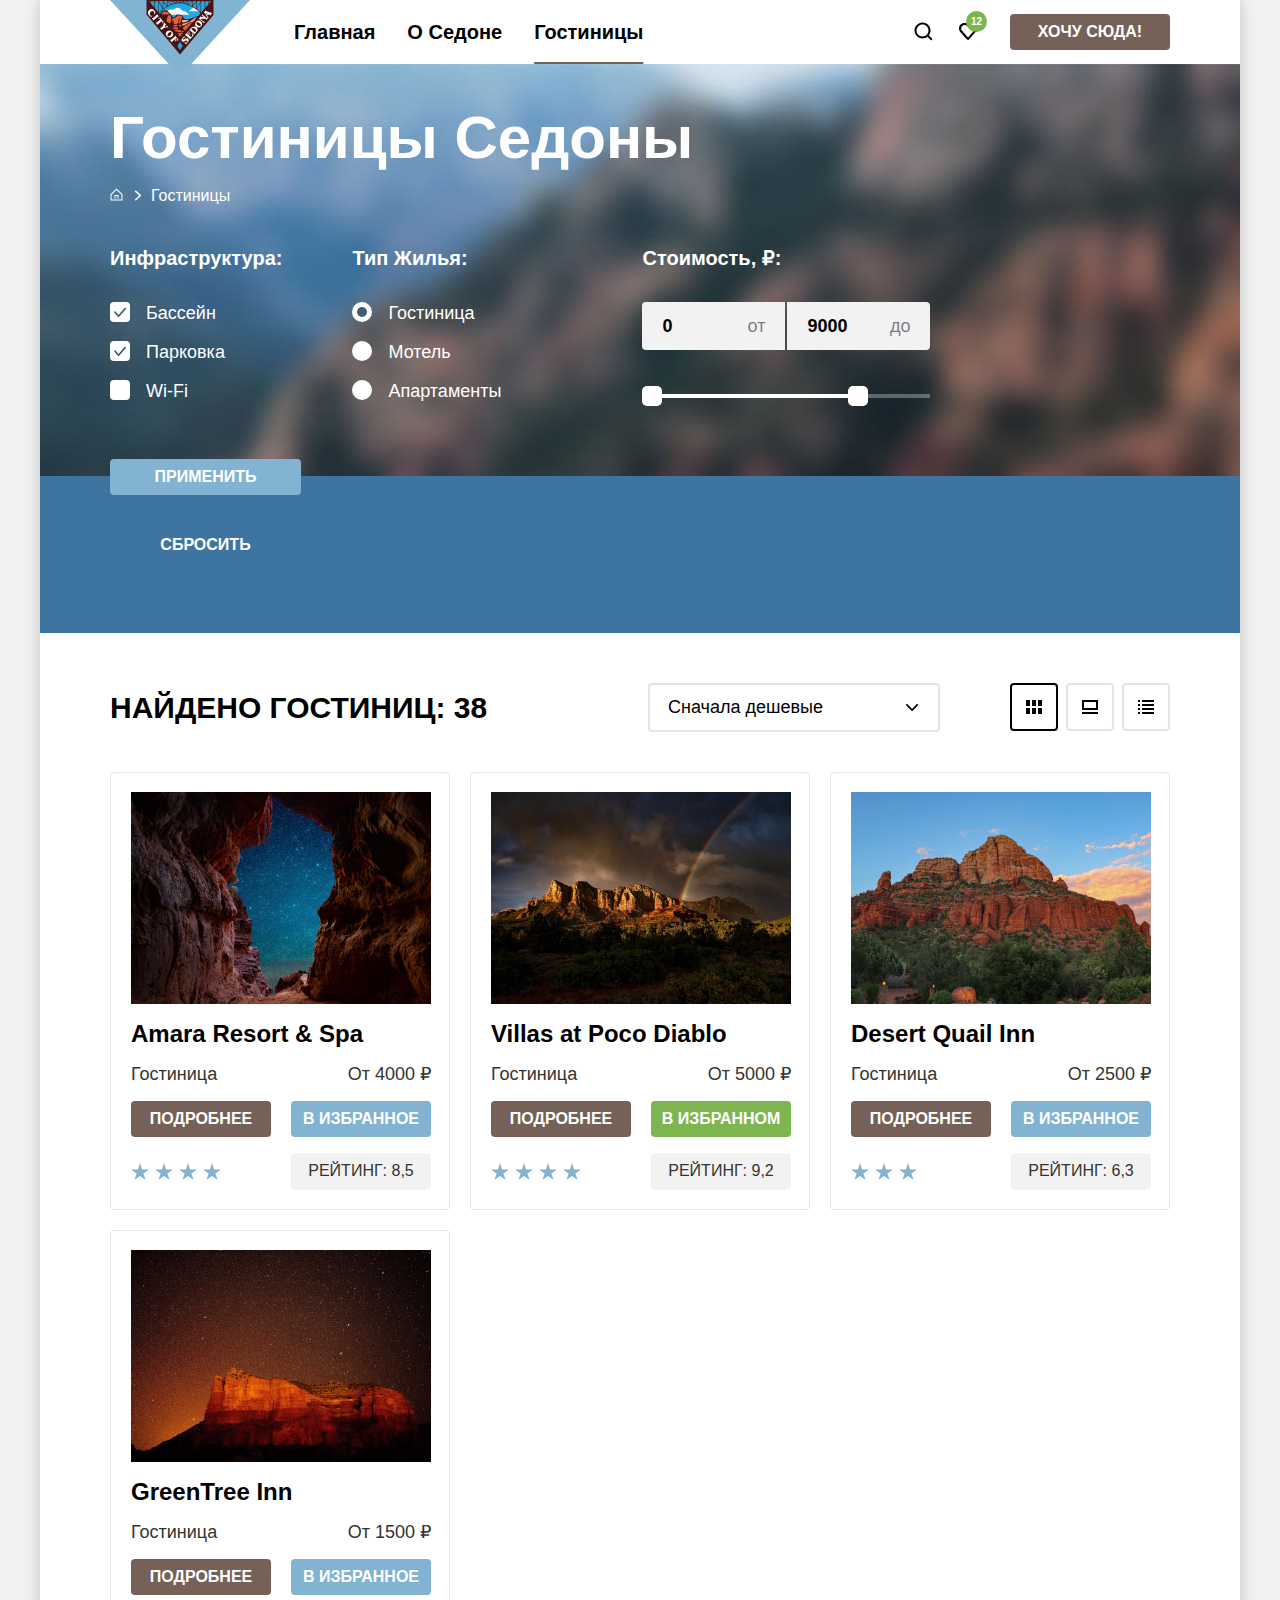
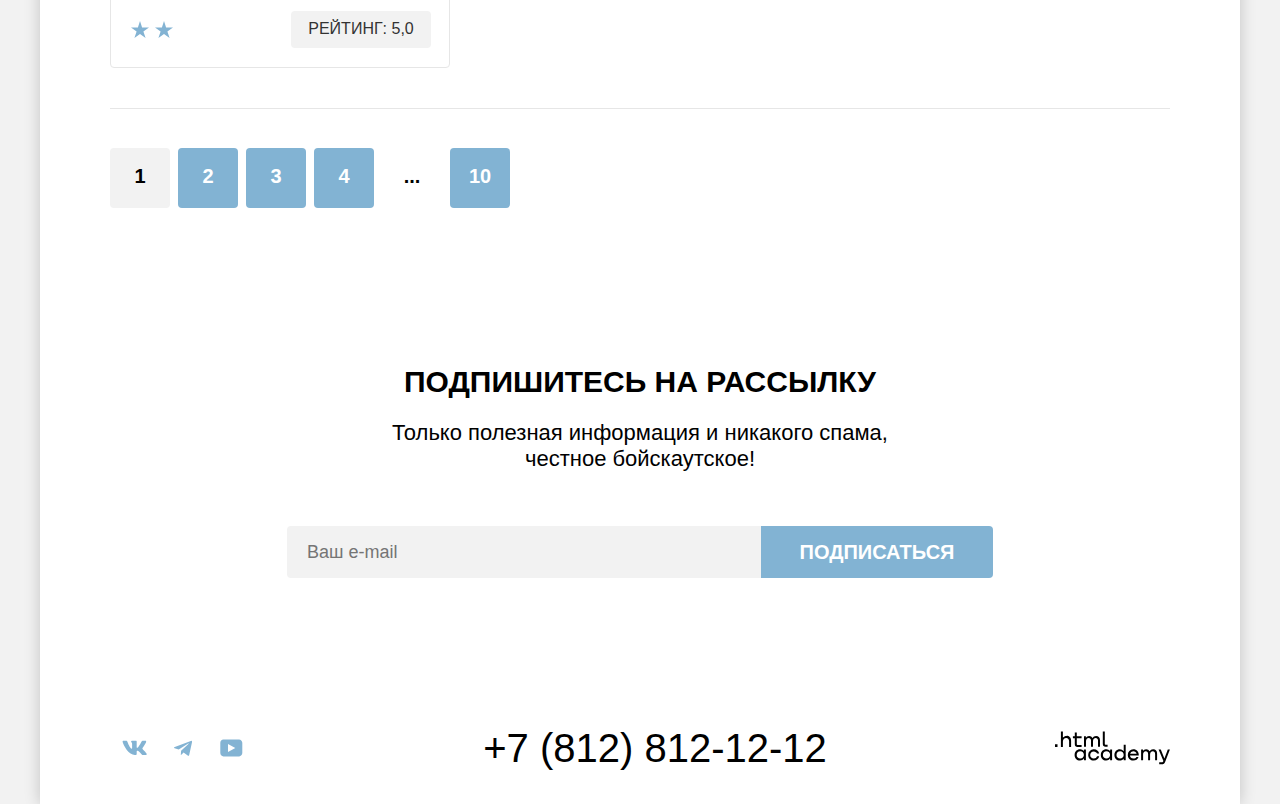
==== commit 3a54b7f8: "Merge pull request #12 from MrDudko/master" ====
--- a/catalog.html
+++ b/catalog.html
@@ -4,6 +4,8 @@
   <head>
     <meta charset="utf-8">
     <link rel="stylesheet" href="styles/styles.css">
+    <link rel="icon" href="favicon.ico">
+    <link rel="icon" type="image/png" sizes="32x32" href="images/favicon.png">
     <title>Каталог</title>
   </head>
 
--- a/styles/styles.css
+++ b/styles/styles.css
@@ -569,65 +569,22 @@
   list-style-type: none;
 }
 
+.services-title {
+  margin-bottom: 30px;
+}
+
+.services-text {
+  margin: 0;
+}
+
 .services-item {
   width: 400px;
-  height: 385px;
   padding: 183px 85px 81px 85px;
   -webkit-box-sizing: border-box;
           box-sizing: border-box;
   position: relative;
-
-
-}
-
-.services-icon-house {
-  background: rgba(131, 179, 211, 0.12);
-}
-
-.services-name {
-  font-family: 'PT Sans';
-  font-style: normal;
-  font-weight: 700;
-  font-size: 24px;
-  line-height: 28px;
-  text-align: center;
-  text-transform: uppercase;
-  color: #000000;
-  -webkit-box-flex: 0;
-      -ms-flex: none;
-          flex: none;
-  -webkit-box-ordinal-group: 2;
-      -ms-flex-order: 1;
-          order: 1;
-  -ms-flex-item-align: stretch;
-      -ms-grid-row-align: stretch;
-      align-self: stretch;
-  -ms-flex-positive: 0;
-      flex-grow: 0;
-}
-
-.services-text {
-  margin: 0;
-  font-family: 'PT Sans';
-  font-style: normal;
-  font-weight: 400;
-  font-size: 18px;
-  line-height: 21px;
-  text-align: center;
-  color: #333333;
-  -webkit-box-flex: 0;
-      -ms-flex: none;
-          flex: none;
-  -webkit-box-ordinal-group: 3;
-      -ms-flex-order: 2;
-          order: 2;
-  -ms-flex-item-align: stretch;
-      -ms-grid-row-align: stretch;
-      align-self: stretch;
-  -ms-flex-positive: 0;
-      flex-grow: 0;
-
-}
+}
+
 
 .services-house::before {
   content: url("../images/icons/services-house.svg");
@@ -676,7 +633,7 @@
   text-decoration: none;
   padding: 8px 50px;
   text-transform: uppercase;
-  font-family: "PT Sans";
+  font-family: "PT Sans", sans-serif;
   font-style: normal;
 }
 
@@ -1153,9 +1110,6 @@
   background-color: #E6E6E6;
 }
 
-/* .range-input:focus-visible{
-  outline:3px solid #83B3D3;
-} */
 
 .range-input:active {
   outline: 2px solid #000000;
@@ -1515,15 +1469,16 @@
   line-height: 28px;
   font-weight: 700;
   margin: 0;
+  color: #000000;
 }
 
 .product-card a {
   text-decoration: none;
-  color: #000000;
+
 }
 
 .product-card-price {
-  font-family: "PT Sans" sans-serif;
+  font-family: "PT Sans", sans-serif;
   font-weight: 400;
   font-size: 18px;
   line-height: 21px;
@@ -1546,7 +1501,7 @@
 }
 
 .product-card-type {
-  font-family: "PT Sans" sans-serif;
+  font-family: "PT Sans", sans-serif;
   font-weight: 400;
   font-size: 18px;
   line-height: 21px;
@@ -1556,7 +1511,7 @@
 .hotel-card-rating {
   background: #F2F2F2;
   border-radius: 4px;
-  font-family: 'PT Sans';
+  font-family: "PT Sans", sans-serif;;
   font-style: normal;
   font-weight: 400;
   font-size: 16px;
@@ -1574,9 +1529,7 @@
   margin: 0;
   height: 37px;
 }
-li a:nth-of-type(2) {
-  color: #ffffff;
-}
+
 
 /*pagination*/
 .pagination {
